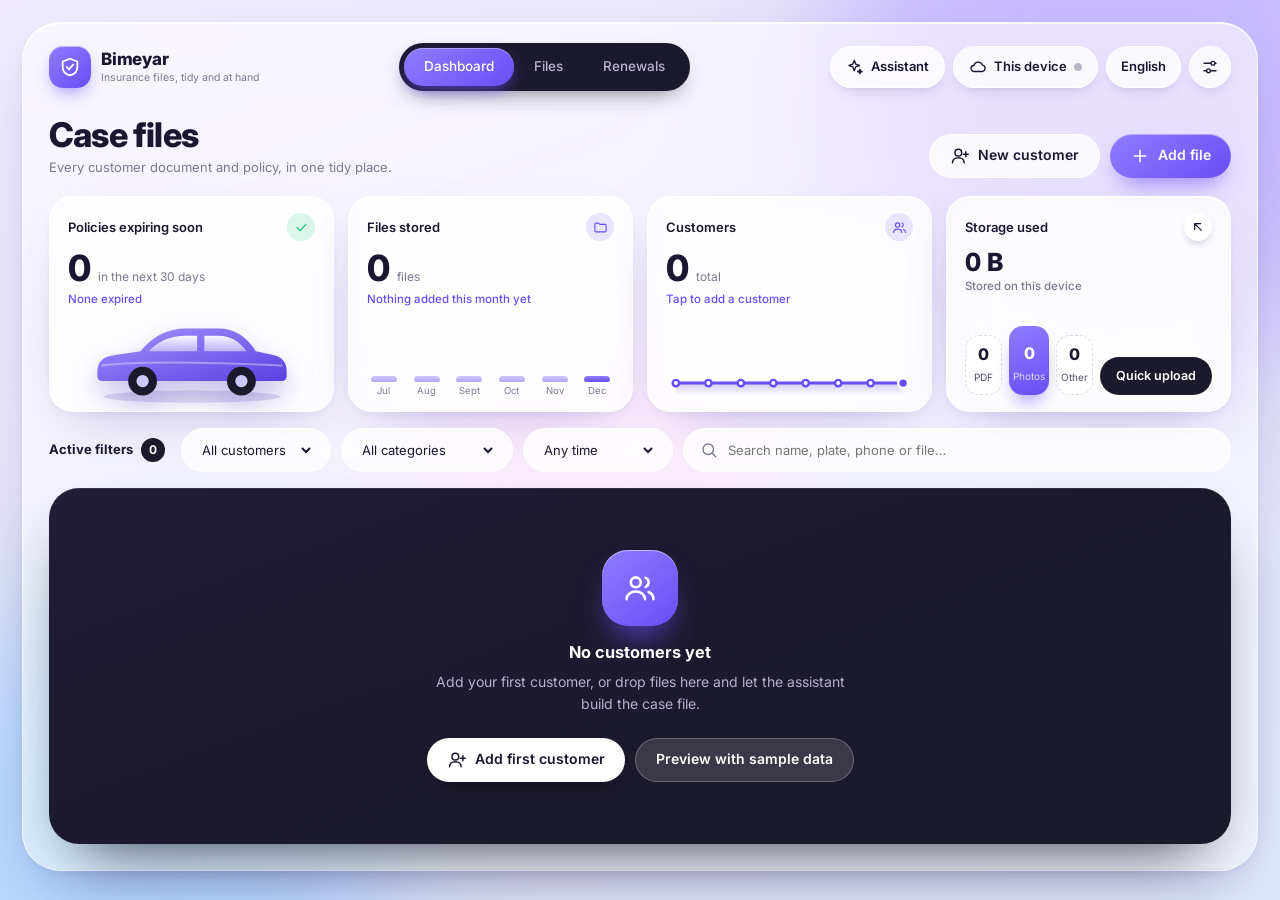
==== index.html @ c6fc1cfe "Bimeyar: car insurance case files on Google Drive Glass dashboard PWA with Drive storage (drive.file" ====
<!doctype html>
<html lang="en" dir="ltr">
<head>
<meta charset="utf-8">
<meta name="viewport" content="width=device-width, initial-scale=1, viewport-fit=cover">
<title>Bimeyar</title>
<meta name="description" content="Car insurance case files and documents, connected to Google Drive">
<meta name="theme-color" content="#e9e6f7">
<meta name="apple-mobile-web-app-capable" content="yes">
<meta name="mobile-web-app-capable" content="yes">
<meta name="apple-mobile-web-app-status-bar-style" content="default">
<meta name="apple-mobile-web-app-title" content="Bimeyar">
<link rel="manifest" href="manifest.webmanifest">
<link rel="icon" href="icons/icon-192.png">
<link rel="apple-touch-icon" href="icons/apple-touch-icon.png">
<link rel="preconnect" href="https://fonts.googleapis.com">
<link rel="preconnect" href="https://fonts.gstatic.com" crossorigin>
<link href="https://fonts.googleapis.com/css2?family=Inter:wght@400;500;600;700;800&family=Noto+Sans+Thai:wght@400;500;600;700;800&family=Vazirmatn:wght@400;500;600;700;800&display=swap" rel="stylesheet">
<link rel="stylesheet" href="css/app.css">
</head>
<body>
<div class="bg" aria-hidden="true"><i class="blob b1"></i><i class="blob b2"></i><i class="blob b3"></i></div>

<div class="shell glass" id="app">
  <header class="top">
    <a class="brand" data-act="go" data-view="dash" href="#">
      <span class="logo"><svg viewBox="0 0 24 24" width="22" height="22" fill="none" stroke="#fff" stroke-width="2" stroke-linecap="round" stroke-linejoin="round"><path d="M12 3l8 3v6c0 4.5-3.2 8-8 9-4.8-1-8-4.5-8-9V6z"/><path d="M8.500 12l2.500 2.500 4.500-5"/></svg></span>
      <span><b data-i18n="brand">Bimeyar</b><small data-i18n="tagline"></small></span>
    </a>
    <nav class="nav" id="nav">
      <i class="nav-ind"></i>
      <button data-act="go" data-view="dash" data-i18n="nav.dash"></button>
      <button data-act="go" data-view="files" data-i18n="nav.files"></button>
      <button data-act="go" data-view="exp" data-i18n="nav.exp"></button>
    </nav>
    <div class="tools">
      <button class="pill-btn" data-act="assistant" data-i18n-title="assistant"><span data-ico="sparkle"></span><span class="lbl" data-i18n="assistant"></span></button>
      <button class="pill-btn" data-act="settings" id="storeChip" data-i18n-title="store.tip"><span data-ico="cloud"></span><span class="lbl" id="storeLbl">…</span><i class="dot" id="storeDot"></i></button>
      <select class="pill-btn lang" id="langSel" data-i18n-title="set.lang"></select>
      <button class="icon-btn" data-act="settings" data-i18n-title="settings"><span data-ico="sliders"></span></button>
    </div>
  </header>
  <main id="view"></main>
</div>

<nav class="tabbar glass" id="tabbar">
  <button data-act="go" data-view="dash"><span data-ico="grid"></span><small data-i18n="nav.dash"></small></button>
  <button data-act="go" data-view="files"><span data-ico="folder"></span><small data-i18n="nav.files"></small></button>
  <button class="tab-add" data-act="upload" data-i18n-title="btn.addFile"><span data-ico="plus"></span></button>
  <button data-act="go" data-view="exp"><span data-ico="clock"></span><small data-i18n="nav.exp"></small></button>
  <button data-act="assistant"><span data-ico="sparkle"></span><small data-i18n="assistant"></small></button>
</nav>

<div id="drop" class="drop-overlay"><div><span data-ico="download"></span><b data-i18n="drop.title"></b><small data-i18n="drop.sub"></small></div></div>
<div id="sheet-root"></div>
<div id="toast-root"></div>
<input type="file" id="pick" multiple hidden>
<input type="file" id="cam" accept="image/*" capture="environment" hidden>

<script type="module" src="js/app.js"></script>
</body>
</html>
---- css/app.css ----
:root {
  --accent: #6a4df5; --accent-2: #8f7cff; --accent-soft: #e9e4ff;
  --ink: #1a1730; --muted: #7b7890; --line: rgba(26, 23, 48, .08);
  --panel: #1b192c; --panel-2: #28253e;
  --bad: #ee4f6c; --ok: #14b57a; --warn: #f29d1f;
  --out: cubic-bezier(.16, 1, .3, 1);
  --spring: cubic-bezier(.34, 1.4, .64, 1);
  --glass: rgba(255, 255, 255, .58);
  --edge: rgba(255, 255, 255, .75);
  --shadow: 0 1px 0 rgba(255, 255, 255, .8) inset, 0 24px 60px -24px rgba(60, 40, 140, .28), 0 4px 14px -6px rgba(60, 40, 140, .12);
  --safe-b: env(safe-area-inset-bottom, 0px);
  --dx: 1;
}
[dir=rtl] { --dx: -1; }
@supports (animation-timing-function: linear(0, 1)) {
  :root { --spring: linear(0, .009, .035 2.1%, .141 4.4%, .723 12.9%, .938 16.7%, 1.017, 1.077, 1.121, 1.149 24.3%, 1.159, 1.163, 1.161, 1.154 29.9%, 1.129 32.8%, 1.051 39.6%, 1.017 43.1%, .991, .977 51%, .974 53.8%, .975 57.1%, .997 69.8%, 1.003 76.9%, 1.004 83.8%, 1); }
}

* { box-sizing: border-box; margin: 0; -webkit-tap-highlight-color: transparent; }
html { -webkit-text-size-adjust: 100%; }
body {
  font-family: Inter, Vazirmatn, "Noto Sans Thai", -apple-system, "SF Pro Text", "Segoe UI", Tahoma, sans-serif;
  color: var(--ink); background: #e9e6f7; min-height: 100dvh; padding: 22px;
  font-size: 14px; line-height: 1.6; overflow-x: hidden;
}
button, input, select { font: inherit; color: inherit; }
button { border: 0; background: none; cursor: pointer; }
a { color: inherit; text-decoration: none; }
h1, h2, h3 { line-height: 1.3; }
.ico { flex: none; display: block; }
.sp { flex: 1; }
bdi { direction: ltr; unicode-bidi: isolate; }
:focus-visible { outline: 2px solid var(--accent); outline-offset: 2px; }

/* ---------- پس‌زمینهٔ زنده ---------- */
.bg { position: fixed; inset: 0; z-index: -1; overflow: hidden; background: linear-gradient(160deg, #efeafd 0%, #e4e2f6 45%, #dfe6fb 100%); }
.blob { position: absolute; border-radius: 50%; filter: blur(70px); opacity: .7; will-change: transform; }
.b1 { width: 46vmax; height: 46vmax; background: #b9a8ff; top: -16vmax; right: -10vmax; animation: drift 26s ease-in-out infinite alternate; }
.b2 { width: 38vmax; height: 38vmax; background: #9fd0ff; bottom: -14vmax; left: -8vmax; animation: drift 32s ease-in-out infinite alternate-reverse; }
.b3 { width: 26vmax; height: 26vmax; background: #ffc3e6; top: 38%; left: 34%; opacity: .45; animation: drift 38s ease-in-out infinite alternate; }
@keyframes drift { to { transform: translate3d(-9vmax, 7vmax, 0) scale(1.18) rotate(24deg); } }

/* ---------- شیشه ---------- */
.glass {
  background: var(--glass);
  -webkit-backdrop-filter: blur(30px) saturate(170%); backdrop-filter: blur(30px) saturate(170%);
  border: 1px solid var(--edge); box-shadow: var(--shadow);
}
.shell { max-width: 1340px; margin: 0 auto; border-radius: 38px; padding: 20px 26px 26px; }

/* ---------- نوار بالا ---------- */
.top { display: flex; align-items: center; gap: 16px; margin-bottom: 22px; }
.brand { display: flex; align-items: center; gap: 10px; }
.brand b { display: block; font-size: 17px; font-weight: 800; letter-spacing: -.2px; }
.brand small { display: block; font-size: 10.5px; color: var(--muted); margin-top: -3px; }
.logo { width: 42px; height: 42px; border-radius: 14px; display: grid; place-items: center; background: linear-gradient(140deg, var(--accent-2), var(--accent)); box-shadow: 0 8px 18px -6px rgba(106, 77, 245, .7), 0 1px 0 rgba(255, 255, 255, .5) inset; }
.nav { position: relative; display: flex; margin-inline: auto; padding: 5px; border-radius: 999px; background: var(--panel); box-shadow: 0 10px 24px -12px rgba(27, 25, 44, .7); }
.nav button { position: relative; z-index: 1; padding: 8px 20px; border-radius: 999px; color: #b9b5d3; font-weight: 500; font-size: 13.5px; transition: color .3s; }
.nav button.on { color: #fff; }
.nav-ind { position: absolute; top: 5px; bottom: 5px; left: 0; border-radius: 999px; background: linear-gradient(140deg, var(--accent-2), var(--accent)); box-shadow: 0 6px 16px -4px rgba(106, 77, 245, .8), 0 1px 0 rgba(255, 255, 255, .35) inset; transition: transform .55s var(--spring), width .4s var(--out); }
.tools { display: flex; gap: 8px; align-items: center; }
.icon-btn, .pill-btn {
  height: 42px; min-width: 42px; border-radius: 999px; display: inline-flex; align-items: center; justify-content: center; gap: 7px;
  background: rgba(255, 255, 255, .78); border: 1px solid #fff; box-shadow: 0 6px 16px -10px rgba(40, 30, 100, .45);
  transition: transform .35s var(--spring), background .2s, box-shadow .2s;
}
.pill-btn { padding: 0 15px; font-weight: 600; font-size: 13px; position: relative; }
.icon-btn:hover, .pill-btn:hover { transform: translateY(-2px) scale(1.04); background: #fff; }
.icon-btn:active, .pill-btn:active, .btn:active { transform: scale(.94); }
.icon-btn.sm { height: 30px; min-width: 30px; }
.icon-btn.onDark, .icon-btn.glassy { background: rgba(255, 255, 255, .14); border-color: rgba(255, 255, 255, .22); color: #fff; box-shadow: none; }
.icon-btn.onDark:hover, .icon-btn.glassy:hover { background: rgba(255, 255, 255, .26); }
.icon-btn.danger { color: var(--bad); }
.pill-btn.lang { -webkit-appearance: none; appearance: none; cursor: pointer; outline: 0; text-align: center; padding: 0 14px; }
.seg { display: flex; padding: 4px; border-radius: 999px; background: rgba(26, 23, 48, .07); gap: 4px; }
.seg button { flex: 1; height: 38px; border-radius: 999px; font-weight: 600; transition: background .3s, color .3s, transform .35s var(--spring), box-shadow .3s; }
.seg button.on { background: #fff; color: var(--accent); box-shadow: 0 6px 14px -8px rgba(40, 30, 100, .5); }
.seg button:active { transform: scale(.95); }
.dot { width: 8px; height: 8px; border-radius: 50%; background: #b9b6c9; }
.dot.ok { background: var(--ok); box-shadow: 0 0 0 4px rgba(20, 181, 122, .18); }
.dot.warn { background: var(--warn); box-shadow: 0 0 0 4px rgba(242, 157, 31, .2); }

/* ---------- دکمه‌ها ---------- */
.btn { height: 44px; padding: 0 20px; border-radius: 999px; display: inline-flex; align-items: center; justify-content: center; gap: 8px; font-weight: 600; white-space: nowrap; transition: transform .35s var(--spring), box-shadow .25s, background .2s, opacity .2s; }
.btn:hover { transform: translateY(-2px); }
.btn:disabled { opacity: .6; pointer-events: none; }
.btn.primary { color: #fff; background: linear-gradient(140deg, var(--accent-2), var(--accent)); box-shadow: 0 12px 24px -10px rgba(106, 77, 245, .8), 0 1px 0 rgba(255, 255, 255, .4) inset; }
.btn.ghost { background: rgba(255, 255, 255, .78); border: 1px solid #fff; }
.btn.dark { background: var(--panel); color: #fff; height: 38px; padding: 0 16px; font-size: 12.5px; }
.btn.white { background: #fff; color: var(--ink); box-shadow: 0 10px 20px -10px rgba(0, 0, 0, .5); }
.btn.glassy { background: rgba(255, 255, 255, .14); border: 1px solid rgba(255, 255, 255, .24); color: #fff; }
.btn.danger { background: var(--bad); color: #fff; }
.btn.danger-ghost { color: var(--bad); background: rgba(238, 79, 108, .09); }
.btn.big { height: 52px; padding: 0 28px; font-size: 15px; }
.link { color: var(--accent); font-weight: 600; font-size: 12px; margin-inline-start: 4px; }

/* ---------- عنوان صفحه ---------- */
.title-row { display: flex; align-items: flex-end; justify-content: space-between; gap: 16px; margin-bottom: 18px; flex-wrap: wrap; }
.title-row h1 { font-size: 34px; font-weight: 800; letter-spacing: -.8px; }
.title-row p { color: var(--muted); font-size: 13px; }
.title-actions { display: flex; gap: 10px; }

/* ---------- کارت‌ها ---------- */
.card {
  position: relative; border-radius: 24px; padding: 16px 18px; background: rgba(255, 255, 255, .66);
  border: 1px solid var(--edge); box-shadow: var(--shadow); overflow: hidden;
  -webkit-backdrop-filter: blur(18px) saturate(160%); backdrop-filter: blur(18px) saturate(160%);
}
.stats { display: grid; grid-template-columns: repeat(4, 1fr); gap: 14px; margin-bottom: 16px; perspective: 1200px; }
.stats .card { min-height: 204px; cursor: pointer; display: flex; flex-direction: column; text-align: start; }
.tilt { transform: perspective(900px) rotateX(var(--rx, 0deg)) rotateY(var(--ry, 0deg)); transition: transform .7s var(--spring), box-shadow .4s; transform-style: preserve-3d; }
.tilt.tilting { transition: transform .12s linear, box-shadow .4s; box-shadow: 0 1px 0 rgba(255, 255, 255, .8) inset, 0 34px 70px -26px rgba(60, 40, 140, .45); }
.tilt::after { content: ""; position: absolute; inset: 0; pointer-events: none; border-radius: inherit; opacity: 0; transition: opacity .4s; background: radial-gradient(240px circle at var(--mx, 50%) var(--my, 50%), rgba(255, 255, 255, .7), transparent 62%); mix-blend-mode: soft-light; }
.tilt.tilting::after { opacity: 1; }
.card header { display: flex; align-items: center; justify-content: space-between; font-weight: 600; font-size: 13px; }
.badge-ico, .mini-btn { width: 28px; height: 28px; border-radius: 50%; display: grid; place-items: center; background: var(--accent-soft); color: var(--accent); }
.badge-ico.warn { background: #ffecd2; color: #d97b00; } .badge-ico.ok { background: #d9f6ea; color: var(--ok); }
.mini-btn { background: #fff; color: var(--ink); box-shadow: 0 4px 10px -4px rgba(40, 30, 100, .4); transition: transform .35s var(--spring); }
.mini-btn:hover { transform: scale(1.12) rotate(-8deg); }
.big { display: flex; align-items: baseline; gap: 8px; margin-top: 6px; }
.big b { font-size: 36px; font-weight: 800; letter-spacing: -1px; line-height: 1.2; font-variant-numeric: tabular-nums; }
.big b.sz { font-size: 25px; letter-spacing: -.4px; }
.big small { color: var(--muted); font-size: 12px; }
.delta { font-size: 11.5px; color: var(--muted); font-weight: 500; }
.delta.good { color: var(--accent); } .delta.bad { color: var(--bad); }

.car-art { position: absolute; inset-inline: 0; bottom: 4px; display: flex; justify-content: center; pointer-events: none; transform: translateZ(30px); }
.car-art svg { width: 78%; max-width: 210px; filter: drop-shadow(0 12px 14px rgba(70, 45, 190, .3)); animation: floaty 5s ease-in-out infinite; }
@keyframes floaty { 50% { transform: translateY(-5px) rotate(-1deg); } }

.bars { margin-top: auto; display: flex; align-items: flex-end; gap: 9px; height: 86px; direction: ltr; }
.bars div { flex: 1; height: 100%; display: flex; flex-direction: column; justify-content: flex-end; align-items: center; gap: 4px; }
.bars i { width: 100%; max-width: 26px; height: var(--h); border-radius: 7px 7px 4px 4px; background: linear-gradient(180deg, #cfc5ff, #b3a4ff); transform-origin: bottom; }
.bars i.now { background: linear-gradient(180deg, var(--accent-2), var(--accent)); box-shadow: 0 8px 14px -6px rgba(106, 77, 245, .8); }
.bars small { font-size: 9.5px; color: var(--muted); line-height: 1; }

.spark { margin-top: auto; width: 100%; overflow: visible; direction: ltr; }
.spark .ln { fill: none; stroke: var(--accent); stroke-width: 2.4; stroke-linecap: round; stroke-linejoin: round; stroke-dasharray: 1; }
.spark circle { fill: #fff; stroke: var(--accent); stroke-width: 2; transform-box: fill-box; transform-origin: center; }
.spark circle:last-of-type { fill: var(--accent); stroke: #fff; }

.c-store { cursor: default !important; }
.kinds { margin-top: auto; display: grid; grid-template-columns: repeat(3, 1fr) auto; gap: 7px; align-items: end; }
.kinds div { border-radius: 14px; padding: 9px 4px 7px; text-align: center; background: rgba(255, 255, 255, .8); border: 1px dashed rgba(26, 23, 48, .14); }
.kinds div.hi { background: linear-gradient(160deg, var(--accent-2), var(--accent)); color: #fff; border: 0; padding-block: 18px 9px; box-shadow: 0 12px 20px -10px rgba(106, 77, 245, .9); }
.kinds b { display: block; font-size: 16px; font-weight: 800; line-height: 1.2; }
.kinds small { font-size: 10px; opacity: .75; }

/* ---------- فیلترها ---------- */
.filters { display: flex; gap: 10px; align-items: center; margin-bottom: 16px; flex-wrap: wrap; }
.f-label { font-weight: 700; font-size: 13px; display: flex; align-items: center; gap: 8px; margin-inline-end: 6px; }
.f-count { min-width: 24px; height: 24px; padding: 0 6px; border-radius: 999px; background: var(--panel); color: #fff; display: inline-grid; place-items: center; font-size: 12px; }
.f { height: 44px; border-radius: 999px; background: rgba(255, 255, 255, .78); border: 1px solid #fff; display: flex; align-items: center; padding: 0 16px; gap: 8px; min-width: 150px; transition: box-shadow .25s, background .2s; }
.f:focus-within { background: #fff; box-shadow: 0 0 0 4px rgba(106, 77, 245, .16); }
.f.grow { flex: 1; min-width: 200px; }
.f select, .f input { border: 0; background: none; outline: 0; width: 100%; height: 100%; font-size: 13px; }
.f select { cursor: pointer; }
.f .ico { color: var(--muted); }
input[type=search]::-webkit-search-cancel-button { -webkit-appearance: none; }

/* ---------- پنل تیره ---------- */
.panel { background: linear-gradient(160deg, #201d35, var(--panel) 60%); color: #fff; border-radius: 30px; padding: 16px; box-shadow: 0 30px 60px -30px rgba(27, 25, 44, .9), 0 1px 0 rgba(255, 255, 255, .08) inset; }
.panel-head { display: flex; align-items: center; gap: 12px; padding: 2px 6px 14px; }
.panel-head h3 { font-size: 15px; font-weight: 700; display: flex; align-items: center; gap: 8px; white-space: nowrap; }
.panel-head h3 span { font-size: 11px; background: rgba(255, 255, 255, .12); border-radius: 999px; padding: 1px 9px; font-weight: 500; }
.tabs { display: flex; gap: 4px; margin-inline: auto; background: #fff; border-radius: 999px; padding: 4px; overflow-x: auto; scrollbar-width: none; max-width: 100%; }
.tabs::-webkit-scrollbar { display: none; }
.tabs button { padding: 6px 14px; border-radius: 999px; color: var(--ink); font-size: 12.5px; font-weight: 500; display: flex; gap: 6px; align-items: center; white-space: nowrap; transition: background .3s, color .3s, transform .35s var(--spring); }
.tabs button i { font-style: normal; font-size: 10.5px; background: var(--accent-soft); color: var(--accent); border-radius: 999px; min-width: 20px; padding: 0 5px; text-align: center; }
.tabs button.on { background: linear-gradient(140deg, var(--accent-2), var(--accent)); color: #fff; box-shadow: 0 6px 14px -6px rgba(106, 77, 245, .9); }
.tabs button.on i { background: #fff; }
.tabs button:active { transform: scale(.94); }
.panel-body { display: grid; grid-template-columns: 300px 1fr; gap: 14px; align-items: start; }
.clist { list-style: none; padding: 0; display: flex; flex-direction: column; gap: 6px; max-height: 520px; overflow-y: auto; scrollbar-width: thin; scrollbar-color: rgba(255, 255, 255, .2) transparent; padding-inline-end: 2px; }
.clist .none { color: #a7a3c2; padding: 20px 10px; font-size: 13px; }
.citem { width: 100%; display: flex; align-items: center; gap: 10px; padding: 10px 12px; border-radius: 18px; text-align: start; color: #fff; transition: background .3s, transform .4s var(--spring), box-shadow .3s; }
.citem:hover { background: rgba(255, 255, 255, .07); transform: translateX(calc(3px * var(--dx))); }
.citem.on { background: linear-gradient(140deg, #8f7cff, #6a4df5); box-shadow: 0 14px 26px -14px rgba(106, 77, 245, 1), 0 1px 0 rgba(255, 255, 255, .3) inset; }
.ava { flex: none; width: 38px; height: 38px; border-radius: 50%; display: grid; place-items: center; font-weight: 700; font-size: 15px; color: #fff; background: linear-gradient(140deg, hsl(var(--h) 75% 70%), hsl(calc(var(--h) + 40) 65% 52%)); box-shadow: 0 0 0 2px rgba(255, 255, 255, .25); }
.cmain { flex: 1; min-width: 0; }
.cmain b, .cmain small { display: block; white-space: nowrap; overflow: hidden; text-overflow: ellipsis; }
.cmain b { font-size: 13.5px; font-weight: 600; }
.cmain small { font-size: 11px; opacity: .65; }
.pill { font-style: normal; font-size: 10.5px; padding: 3px 9px; border-radius: 999px; background: rgba(255, 255, 255, .12); white-space: nowrap; font-weight: 500; }
.citem.on .pill { background: rgba(255, 255, 255, .22); }
.pill.warn { background: rgba(242, 157, 31, .22); color: #ffc670; }
.citem.on .pill.warn { background: #fff; color: #d97b00; }

.dcard { position: relative; border-radius: 26px; padding: 20px; overflow: hidden; background: linear-gradient(150deg, #8a76ff 0%, #6a4df5 55%, #5536d8 100%); box-shadow: 0 1px 0 rgba(255, 255, 255, .35) inset, 0 30px 50px -30px rgba(106, 77, 245, .9); }
.dcard::before { content: ""; position: absolute; width: 380px; height: 380px; border-radius: 50%; top: -220px; inset-inline-end: -120px; background: radial-gradient(circle, rgba(255, 255, 255, .34), transparent 65%); pointer-events: none; }
.dcard > * { position: relative; }
.dcard header { display: flex; align-items: center; gap: 14px; flex-wrap: wrap; margin-bottom: 16px; }
.dname small { font-size: 11px; opacity: .75; display: block; }
.dname h2 { font-size: 24px; font-weight: 800; letter-spacing: -.4px; }
.dmeta { display: flex; gap: 6px; flex-wrap: wrap; margin-inline: auto 0; }
.dmeta span, .dmeta a { display: inline-flex; align-items: center; gap: 5px; font-size: 12px; padding: 5px 11px; border-radius: 999px; background: rgba(255, 255, 255, .16); border: 1px solid rgba(255, 255, 255, .18); }
.dmeta a:hover { background: rgba(255, 255, 255, .3); }
.back { display: none; }
.back .ico { transform: scaleX(calc(-1 * var(--dx))); }
.tiles { display: grid; grid-template-columns: repeat(auto-fill, minmax(150px, 1fr)); gap: 10px; }
.tile { text-align: start; border-radius: 18px; padding: 8px 8px 10px; color: #fff; background: rgba(255, 255, 255, .15); border: 1px solid rgba(255, 255, 255, .22); -webkit-backdrop-filter: blur(12px); backdrop-filter: blur(12px); transition: transform .45s var(--spring), background .25s, box-shadow .3s; min-width: 0; }
.tile:hover { transform: translateY(-5px) scale(1.02); background: rgba(255, 255, 255, .25); box-shadow: 0 18px 30px -18px rgba(20, 10, 80, .8); }
.tile:active { transform: scale(.96); }
.tile b, .tile small { display: block; white-space: nowrap; overflow: hidden; text-overflow: ellipsis; padding-inline: 4px; }
.tile b { font-size: 12.5px; font-weight: 600; margin-top: 7px; }
.tile small { font-size: 10.5px; opacity: .72; }
.thumb { position: relative; display: grid; place-items: center; aspect-ratio: 16 / 10; border-radius: 12px; overflow: hidden; background: rgba(255, 255, 255, .16); }
.thumb img { width: 100%; height: 100%; object-fit: cover; display: block; }
.ft { display: grid; place-items: center; width: 46px; height: 46px; border-radius: 14px; background: rgba(255, 255, 255, .9); color: var(--accent); font-weight: 800; font-size: 12px; letter-spacing: .5px; box-shadow: 0 8px 14px -8px rgba(20, 10, 80, .6); flex: none; }
.ft.pdf { color: #e5484d; }
.ft.sm { width: 36px; height: 36px; border-radius: 11px; font-size: 10px; background: var(--accent-soft); box-shadow: none; }
.flag { position: absolute; top: 6px; inset-inline-start: 6px; font-style: normal; font-size: 10px; font-weight: 700; padding: 2px 8px; border-radius: 999px; color: #fff; }
.flag.bad { background: var(--bad); } .flag.warn { background: var(--warn); }
.tile.add { border-style: dashed; background: rgba(255, 255, 255, .06); display: flex; flex-direction: column; align-items: center; justify-content: center; text-align: center; min-height: 146px; gap: 2px; }
.tile.add b { margin-top: 6px; }
.dcard footer { display: flex; align-items: center; gap: 12px; flex-wrap: wrap; margin-top: 16px; padding-top: 14px; border-top: 1px solid rgba(255, 255, 255, .2); }
.dcard footer div { min-width: 90px; }
.dcard footer small { display: block; font-size: 11px; opacity: .75; }
.dcard footer b { font-size: 16px; font-weight: 700; }

/* ---------- نمای فایل‌ها ---------- */
.grid { display: grid; grid-template-columns: repeat(auto-fill, minmax(170px, 1fr)); gap: 12px; }
.grid .tile { color: var(--ink); background: rgba(255, 255, 255, .7); border-color: #fff; box-shadow: 0 10px 24px -18px rgba(60, 40, 140, .5); }
.grid .tile:hover { background: #fff; box-shadow: 0 22px 34px -20px rgba(60, 40, 140, .6); }
.grid .thumb { background: linear-gradient(150deg, #ece8ff, #dcd5ff); }
.grid .tile small { color: var(--muted); opacity: 1; }
.grid .empty { grid-column: 1 / -1; }

/* ---------- نمای سررسید ---------- */
.explist { display: flex; flex-direction: column; gap: 10px; }
.erow { display: flex; align-items: center; gap: 14px; padding: 12px 16px; border-radius: 22px; transition: transform .45s var(--spring), box-shadow .3s; }
.erow:hover { transform: translateY(-3px) scale(1.005); }
.emain { flex: 1; min-width: 0; text-align: start; }
.emain b, .emain small { display: block; white-space: nowrap; overflow: hidden; text-overflow: ellipsis; }
.emain small, .edate small { color: var(--muted); font-size: 11.5px; display: block; }
.edate { text-align: start; min-width: 120px; }
.edate b { font-size: 13.5px; }
.pill.st { font-size: 12px; padding: 5px 13px; font-weight: 700; }
.pill.st.bad { background: #ffe1e7; color: #cf2a4a; } .pill.st.warn { background: #ffecd2; color: #b96700; } .pill.st.ok { background: #d9f6ea; color: #0a8a5a; }

/* ---------- حالت خالی / دروازه ---------- */
.empty, .gate { text-align: center; padding: 46px 20px; display: flex; flex-direction: column; align-items: center; gap: 8px; }
.empty p, .gate p { color: var(--muted); max-width: 440px; }
.empty.dark p { color: #b5b1cf; }
.gate { max-width: 560px; margin: 50px auto; padding: 44px 30px; }
.gate h1 { font-size: 26px; font-weight: 800; }
.gate-ico { width: 76px; height: 76px; border-radius: 26px; display: grid; place-items: center; color: #fff; background: linear-gradient(140deg, var(--accent-2), var(--accent)); box-shadow: 0 20px 34px -14px rgba(106, 77, 245, .9), 0 1px 0 rgba(255, 255, 255, .5) inset; margin-bottom: 8px; animation: floaty 5s ease-in-out infinite; }
.gate-actions { display: flex; gap: 10px; flex-wrap: wrap; justify-content: center; margin-top: 14px; }

/* ---------- برگه‌ها ---------- */
.overlay { position: fixed; inset: 0; z-index: 50; display: grid; place-items: center; padding: 20px; background: rgba(24, 18, 56, 0); -webkit-backdrop-filter: blur(0); backdrop-filter: blur(0); transition: background .35s, backdrop-filter .35s, -webkit-backdrop-filter .35s; }
.overlay.in { background: rgba(24, 18, 56, .34); -webkit-backdrop-filter: blur(10px); backdrop-filter: blur(10px); }
.sheet { width: min(520px, 100%); max-height: min(88dvh, 860px); overflow-y: auto; border-radius: 30px; padding: 22px; background: rgba(250, 249, 255, .9); -webkit-backdrop-filter: blur(40px) saturate(180%); backdrop-filter: blur(40px) saturate(180%); border: 1px solid #fff; box-shadow: 0 40px 90px -30px rgba(30, 20, 90, .6), 0 1px 0 #fff inset; opacity: 0; transform: translateY(40px) scale(.94); transition: transform .6s var(--spring), opacity .25s; }
.sheet.wide { width: min(680px, 100%); } .sheet.small { width: min(420px, 100%); }
.overlay.in .sheet { opacity: 1; transform: none; }
.grab { display: none; }
.sh-head { display: flex; align-items: flex-start; justify-content: space-between; gap: 12px; margin-bottom: 14px; }
.sh-head h2 { font-size: 20px; font-weight: 800; word-break: break-word; }
.sh-head p { color: var(--muted); font-size: 12.5px; }
.sh-text { color: #4a4760; margin-bottom: 6px; }
.sh-actions { display: flex; gap: 8px; align-items: center; flex-wrap: wrap; margin-top: 16px; justify-content: flex-end; }
.form { display: flex; flex-direction: column; gap: 12px; }
.form label, .cid { display: flex; flex-direction: column; gap: 5px; font-size: 12px; font-weight: 600; color: #4a4760; }
.form input, .form select, .cid input, .up-row input, .up-row select { height: 44px; border-radius: 14px; border: 1px solid rgba(26, 23, 48, .1); background: #fff; padding: 0 14px; font-size: 14px; font-weight: 400; color: var(--ink); outline: 0; transition: box-shadow .25s, border-color .2s; width: 100%; min-width: 0; }
.form input:focus, .form select:focus, .cid input:focus, .up-row input:focus, .up-row select:focus { border-color: var(--accent); box-shadow: 0 0 0 4px rgba(106, 77, 245, .15); }
.two { display: grid; grid-template-columns: 1fr 1fr; gap: 10px; }
.cid small { font-weight: 400; color: var(--muted); }

.preview { position: relative; border-radius: 20px; overflow: hidden; background: linear-gradient(150deg, #ece8ff, #dcd5ff); min-height: 180px; display: grid; place-items: center; margin-bottom: 14px; }
.preview img { max-width: 100%; max-height: 46dvh; display: block; animation: zoomIn .6s var(--spring) both; }
.preview iframe { width: 100%; height: 46dvh; border: 0; background: #fff; }
.open-full { position: absolute; bottom: 10px; inset-inline-start: 10px; }
.nopv { text-align: center; padding: 26px; display: grid; justify-items: center; gap: 10px; color: var(--muted); }
.spin { width: 30px; height: 30px; border-radius: 50%; border: 3px solid rgba(106, 77, 245, .2); border-top-color: var(--accent); animation: spin .8s linear infinite; }
@keyframes spin { to { transform: rotate(360deg); } }
@keyframes zoomIn { from { opacity: 0; transform: scale(.9); } }

.up-list { display: flex; flex-direction: column; gap: 10px; }
.up-row { display: flex; gap: 12px; padding: 12px; border-radius: 20px; background: rgba(255, 255, 255, .8); border: 1px solid #fff; animation: rise .6s var(--spring) both; animation-delay: calc(var(--i, 0) * 50ms); }
.up-row .ft { background: var(--accent-soft); box-shadow: none; }
.up-main { flex: 1; min-width: 0; display: flex; flex-direction: column; gap: 8px; }
.up-top { display: flex; gap: 8px; align-items: center; }
.up-top input { height: 38px; font-weight: 600; }
.up-top small { color: var(--muted); white-space: nowrap; font-size: 11px; }
.up-fields { display: grid; grid-template-columns: repeat(auto-fit, minmax(130px, 1fr)); gap: 8px; }
.up-row select, .up-fields input { height: 38px; font-size: 13px; }
.hint { color: var(--accent); font-size: 11.5px; display: flex; gap: 5px; align-items: center; font-weight: 500; }
.prog { height: 4px; border-radius: 4px; background: rgba(106, 77, 245, .12); overflow: hidden; }
.prog i { display: block; height: 100%; border-radius: 4px; background: linear-gradient(90deg, var(--accent-2), var(--accent)); transition: width .3s var(--out); }

.set { display: flex; flex-direction: column; gap: 12px; }
.set-card { border-radius: 22px; padding: 16px; background: rgba(255, 255, 255, .75); border: 1.5px solid #fff; display: flex; flex-direction: column; gap: 12px; transition: border-color .3s, box-shadow .3s; }
.set-card.on { border-color: var(--accent); box-shadow: 0 0 0 4px rgba(106, 77, 245, .12); }
.set-card .sh-actions { margin-top: 0; }
.set-h { display: flex; gap: 12px; align-items: flex-start; }
.set-h .ico { color: var(--accent); margin-top: 3px; }
.set-h b { display: block; font-size: 15px; }
.set-h small { color: var(--muted); font-size: 12px; }
.ver { color: var(--muted); font-size: 11.5px; text-align: center; }

/* دستیار */
.as-box { display: flex; align-items: center; gap: 10px; height: 56px; border-radius: 20px; padding: 0 16px; background: #fff; border: 1.5px solid var(--accent); box-shadow: 0 0 0 5px rgba(106, 77, 245, .13), 0 16px 30px -18px rgba(106, 77, 245, .7); color: var(--accent); }
.as-box input { flex: 1; border: 0; outline: 0; background: none; font-size: 15px; color: var(--ink); min-width: 0; }
.as-box .icon-btn { height: 34px; min-width: 34px; box-shadow: none; background: #f1eefc; color: var(--ink); }
.chips { display: flex; gap: 7px; flex-wrap: wrap; margin: 14px 0 6px; }
.chips button { padding: 6px 13px; border-radius: 999px; font-size: 12px; background: rgba(255, 255, 255, .85); border: 1px solid #fff; font-weight: 500; transition: transform .35s var(--spring), background .2s, color .2s; animation: rise .6s var(--spring) both; }
.chips button:nth-child(2) { animation-delay: 50ms; } .chips button:nth-child(3) { animation-delay: 100ms; } .chips button:nth-child(4) { animation-delay: 150ms; } .chips button:nth-child(5) { animation-delay: 200ms; } .chips button:nth-child(6) { animation-delay: 250ms; }
.chips button:hover { transform: translateY(-2px); background: var(--accent); color: #fff; }
.as-res { display: flex; flex-direction: column; gap: 6px; min-height: 120px; margin-top: 8px; }
.as-tip { color: var(--muted); font-size: 12.5px; padding: 10px 4px; }
.as-ans { display: flex; gap: 8px; align-items: center; font-weight: 700; color: var(--accent); padding: 6px 4px; }
.as-row { display: flex; align-items: center; gap: 12px; padding: 9px 12px; border-radius: 16px; text-align: start; background: rgba(255, 255, 255, .7); border: 1px solid #fff; transition: transform .4s var(--spring), background .2s; animation: rise .45s var(--out) both; }
.as-row:hover { background: #fff; transform: translateX(calc(4px * var(--dx))); }
.as-row > span:nth-child(2) { flex: 1; min-width: 0; }
.as-row b, .as-row small { display: block; white-space: nowrap; overflow: hidden; text-overflow: ellipsis; }
.as-row small { color: var(--muted); font-size: 11.5px; }
.as-row .ico { color: var(--muted); transform: scaleX(var(--dx)); }
.as-row .ft .ico { transform: none; color: var(--accent); }
.as-row .ava { width: 36px; height: 36px; }

/* ---------- پیام کوتاه و رها کردن ---------- */
#toast-root { position: fixed; z-index: 80; bottom: calc(26px + var(--safe-b)); inset-inline: 0; display: flex; justify-content: center; pointer-events: none; padding: 0 16px; }
.toast { display: flex; align-items: center; gap: 9px; padding: 11px 18px; border-radius: 999px; background: rgba(27, 25, 44, .92); color: #fff; font-weight: 500; font-size: 13px; -webkit-backdrop-filter: blur(12px); backdrop-filter: blur(12px); box-shadow: 0 20px 40px -16px rgba(27, 25, 44, .8); animation: toastIn .6s var(--spring) both; }
.toast .ico { color: #7ff0bf; } .toast.err .ico { color: #ff9db0; }
.toast.out { animation: toastOut .4s var(--out) both; }
@keyframes toastIn { from { opacity: 0; transform: translateY(30px) scale(.9); } }
@keyframes toastOut { to { opacity: 0; transform: translateY(20px) scale(.95); } }
.drop-overlay { position: fixed; inset: 0; z-index: 70; display: grid; place-items: center; background: rgba(106, 77, 245, .22); -webkit-backdrop-filter: blur(14px); backdrop-filter: blur(14px); opacity: 0; pointer-events: none; transition: opacity .25s; }
.drop-overlay.on { opacity: 1; }
.drop-overlay > div { pointer-events: none; display: grid; justify-items: center; gap: 6px; padding: 44px 60px; border-radius: 34px; background: rgba(255, 255, 255, .8); border: 2px dashed var(--accent); color: var(--accent); transform: scale(.9); transition: transform .5s var(--spring); }
.drop-overlay.on > div { transform: none; }
.drop-overlay .ico { width: 40px; height: 40px; }
.drop-overlay b { font-size: 18px; color: var(--ink); } .drop-overlay small { color: var(--muted); }

/* ---------- انیمیشن ورود ---------- */
@keyframes rise { from { opacity: 0; transform: translateY(26px) scale(.96); } }
@keyframes pop { from { opacity: 0; transform: translateY(16px) scale(.9); } }
@keyframes grow { from { transform: scaleY(0); } }
@keyframes draw { from { stroke-dashoffset: 1; } to { stroke-dashoffset: 0; } }
@keyframes fade { from { opacity: 0; } }
.enter .title-row { animation: rise .8s var(--out) both; }
.enter .stats .card { animation: rise .9s var(--spring) backwards; animation-delay: calc(80ms + var(--i) * 80ms); }
.enter .filters { animation: rise .8s var(--out) .36s both; }
.enter .panel { animation: rise .9s var(--out) .44s both; }
.enter .bars i { animation: grow .9s var(--spring) backwards; animation-delay: calc(450ms + var(--i) * 70ms); }
.enter .spark .ln { animation: draw 1.3s var(--out) .55s both; }
.enter .spark .area { animation: fade 1s ease 1s both; }
.enter .spark circle { animation: pop .5s var(--spring) backwards; animation-delay: calc(650ms + var(--i) * 80ms); }
.enter .citem { animation: rise .7s var(--out) backwards; animation-delay: calc(560ms + var(--i) * 45ms); }
.enter .grid .tile, .enter .erow { animation: rise .7s var(--spring) backwards; animation-delay: calc(300ms + var(--i) * 45ms); }
.enter .gate { animation: rise .9s var(--spring) both; }
.detail.anim .dcard { animation: rise .7s var(--out) both; }
.detail.anim .tile { animation: pop .6s var(--spring) backwards; animation-delay: calc(120ms + var(--i) * 45ms); }
.enter .detail.anim .dcard { animation-delay: .6s; }
.enter .detail.anim .tile { animation-delay: calc(760ms + var(--i) * 45ms); }

/* ---------- نوار پایین موبایل ---------- */
.tabbar { display: none; }

@media (max-width: 1120px) {
  .stats { grid-template-columns: repeat(2, 1fr); }
  .panel-body { grid-template-columns: 250px 1fr; }
  .brand small, .pill-btn .lbl { display: none; }
  .pill-btn { padding: 0 12px; }
}

@media (max-width: 820px) {
  body { padding: 0 0 calc(96px + var(--safe-b)); }
  .shell { border-radius: 0; border: 0; background: none; box-shadow: none; -webkit-backdrop-filter: none; backdrop-filter: none; padding: calc(12px + env(safe-area-inset-top, 0px)) 14px 10px; }
  .nav { display: none; }
  .top { margin-bottom: 16px; }
  .tools { margin-inline-start: auto; }
  .tools .pill-btn[data-act=assistant], .tools .icon-btn { display: none; }
  .tools .pill-btn .lbl { display: inline; }
  .title-row h1 { font-size: 28px; }
  .title-actions { display: none; }
  .stats { display: flex; overflow-x: auto; scroll-snap-type: x mandatory; margin-inline: -14px; padding: 4px 14px 22px; margin-bottom: 0; scrollbar-width: none; }
  .stats::-webkit-scrollbar { display: none; }
  .stats .card { flex: 0 0 76%; scroll-snap-align: center; }
  .filters { gap: 8px; }
  .f-label { width: 100%; }
  .f { flex: 1 1 calc(50% - 4px); min-width: 0; padding: 0 12px; }
  .f.grow { flex: 1 1 100%; order: -1; }
  .f-label { order: -2; }
  .panel { border-radius: 26px; padding: 12px; }
  .panel-head { flex-wrap: wrap; }
  .panel-head .tabs { order: 3; width: 100%; margin: 0; }
  .panel-head h3 { margin-inline-end: auto; }
  .panel-body { grid-template-columns: 1fr; }
  .panel-body .detail { display: none; }
  .panel-body.show-detail .detail { display: block; }
  .panel-body.show-detail .clist { display: none; }
  .clist { max-height: none; }
  .back { display: inline-flex; }
  .dcard { padding: 14px; border-radius: 22px; }
  .dname h2 { font-size: 20px; }
  .dmeta { width: 100%; margin: 0; order: 5; }
  .dcard header .icon-btn:last-child { margin-inline-start: auto; }
  .tiles { grid-template-columns: repeat(2, 1fr); }
  .grid { grid-template-columns: repeat(2, 1fr); }
  .dcard footer div { min-width: 0; flex: 1; }
  .dcard footer .sp { flex-basis: 100%; height: 0; }
  .dcard footer .btn { flex: 1; }
  .erow { flex-wrap: wrap; gap: 10px; }
  .edate { min-width: 0; }
  .emain { flex-basis: calc(100% - 60px); }

  .tabbar { display: flex; position: fixed; z-index: 40; inset-inline: 14px; bottom: calc(12px + var(--safe-b)); height: 66px; border-radius: 999px; align-items: center; justify-content: space-around; padding: 0 8px; background: rgba(255, 255, 255, .7); }
  .tabbar button { flex: 1; display: grid; justify-items: center; gap: 1px; color: #8a879c; transition: color .25s, transform .4s var(--spring); }
  .tabbar button small { font-size: 10px; font-weight: 600; }
  .tabbar button.on { color: var(--accent); transform: translateY(-2px); }
  .tabbar button:active { transform: scale(.88); }
  .tabbar .tab-add { flex: none; width: 54px; height: 54px; border-radius: 50%; color: #fff; display: grid; place-items: center; background: linear-gradient(140deg, var(--accent-2), var(--accent)); box-shadow: 0 14px 24px -8px rgba(106, 77, 245, .9), 0 1px 0 rgba(255, 255, 255, .5) inset; margin-top: -22px; }
  #toast-root { bottom: calc(92px + var(--safe-b)); }

  .overlay { padding: 0; place-items: end center; }
  .sheet, .sheet.wide, .sheet.small { width: 100%; max-height: 92dvh; border-radius: 30px 30px 0 0; padding: 10px 16px calc(18px + var(--safe-b)); transform: translateY(100%); opacity: 1; transition: transform .6s var(--out); }
  .grab { display: block; width: 38px; height: 5px; border-radius: 5px; background: rgba(26, 23, 48, .18); margin: 0 auto 12px; }
  .two { grid-template-columns: 1fr; }
  .gate { margin: 30px 0; }
}

@media (prefers-reduced-motion: reduce) {
  *, *::before, *::after { animation-duration: .01ms !important; animation-delay: 0s !important; transition-duration: .01ms !important; }
  .blob, .car-art svg, .gate-ico { animation: none !important; }
}
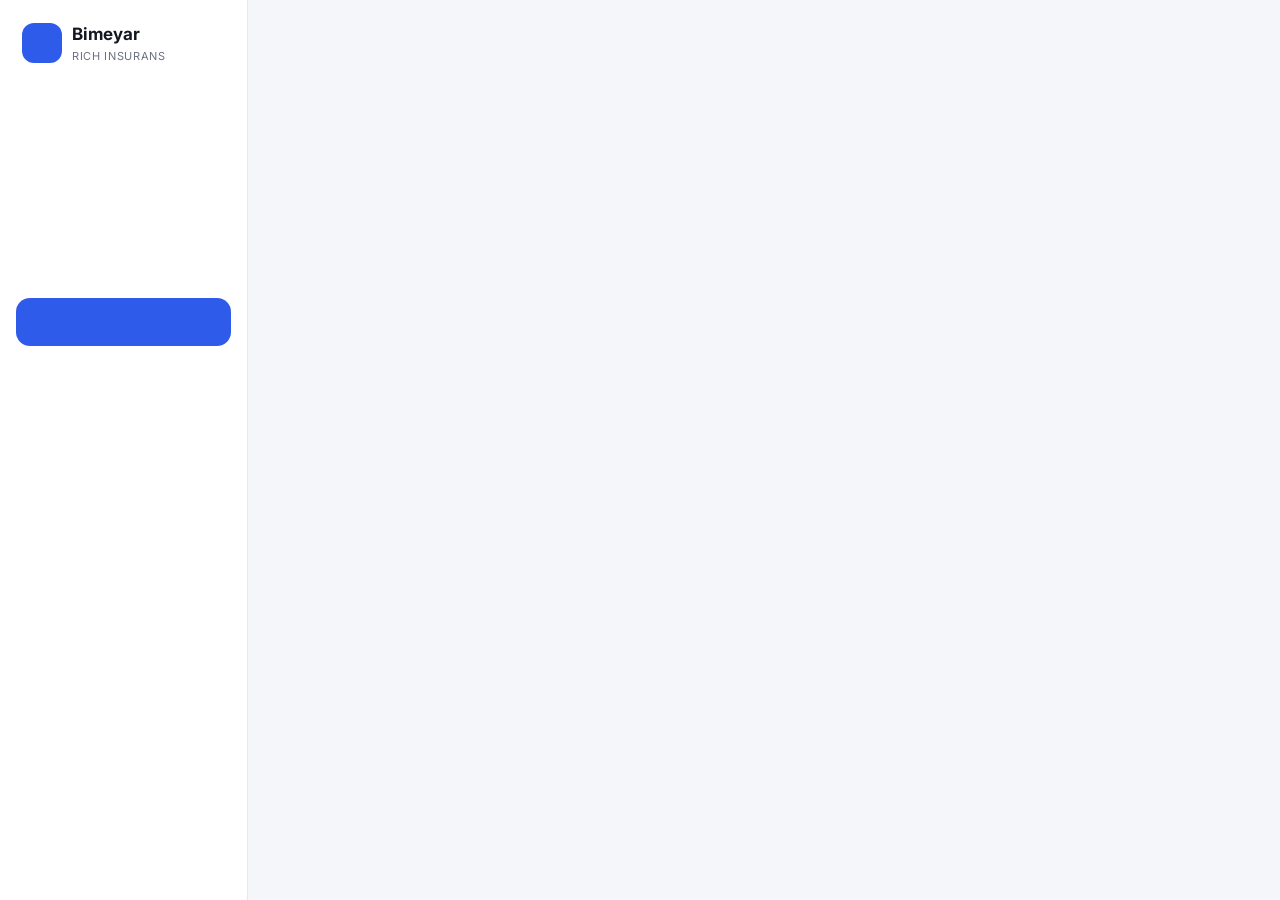
==== commit f3ace92b: "Mobile-first UI: tab bar, customer cards with status, expiring, invoices, AI review, folder picker -" ====
--- a/index.html
+++ b/index.html
@@ -4,58 +4,51 @@
 <meta charset="utf-8">
 <meta name="viewport" content="width=device-width, initial-scale=1, viewport-fit=cover">
 <title>Bimeyar</title>
-<meta name="description" content="Car insurance case files and documents, connected to Google Drive">
-<meta name="theme-color" content="#e9e6f7">
+<meta name="description" content="RICH INSURANS car insurance case files, invoices and renewals">
+<meta name="theme-color" content="#f5f6fa" media="(prefers-color-scheme: light)">
+<meta name="theme-color" content="#0f1115" media="(prefers-color-scheme: dark)">
+<meta name="color-scheme" content="light dark">
 <meta name="apple-mobile-web-app-capable" content="yes">
 <meta name="mobile-web-app-capable" content="yes">
 <meta name="apple-mobile-web-app-status-bar-style" content="default">
 <meta name="apple-mobile-web-app-title" content="Bimeyar">
+<meta name="format-detection" content="telephone=no">
 <link rel="manifest" href="manifest.webmanifest">
 <link rel="icon" href="icons/icon-192.png">
 <link rel="apple-touch-icon" href="icons/apple-touch-icon.png">
 <link rel="preconnect" href="https://fonts.googleapis.com">
 <link rel="preconnect" href="https://fonts.gstatic.com" crossorigin>
-<link href="https://fonts.googleapis.com/css2?family=Inter:wght@400;500;600;700;800&family=Noto+Sans+Thai:wght@400;500;600;700;800&family=Vazirmatn:wght@400;500;600;700;800&display=swap" rel="stylesheet">
+<link href="https://fonts.googleapis.com/css2?family=Inter:wght@400;500;600;700&family=Noto+Sans+Thai:wght@400;500;600;700&family=Sarabun:wght@400;700&family=Vazirmatn:wght@400;500;600;700&display=swap" rel="stylesheet">
 <link rel="stylesheet" href="css/app.css">
 </head>
 <body>
-<div class="bg" aria-hidden="true"><i class="blob b1"></i><i class="blob b2"></i><i class="blob b3"></i></div>
-
-<div class="shell glass" id="app">
-  <header class="top">
-    <a class="brand" data-act="go" data-view="dash" href="#">
-      <span class="logo"><svg viewBox="0 0 24 24" width="22" height="22" fill="none" stroke="#fff" stroke-width="2" stroke-linecap="round" stroke-linejoin="round"><path d="M12 3l8 3v6c0 4.5-3.2 8-8 9-4.8-1-8-4.5-8-9V6z"/><path d="M8.500 12l2.500 2.500 4.500-5"/></svg></span>
-      <span><b data-i18n="brand">Bimeyar</b><small data-i18n="tagline"></small></span>
-    </a>
-    <nav class="nav" id="nav">
-      <i class="nav-ind"></i>
-      <button data-act="go" data-view="dash" data-i18n="nav.dash"></button>
-      <button data-act="go" data-view="files" data-i18n="nav.files"></button>
-      <button data-act="go" data-view="exp" data-i18n="nav.exp"></button>
+<div class="app" id="app">
+  <aside class="side" aria-label="Main">
+    <div class="brand"><span class="logo"><span data-ico="shield" data-s="20"></span></span><span><b data-i18n="brand">Bimeyar</b><small>RICH INSURANS</small></span></div>
+    <nav class="side-nav">
+      <button data-act="tab" data-tab="customers"><span data-ico="users"></span><span data-i18n="nav.customers"></span></button>
+      <button data-act="tab" data-tab="expiring"><span data-ico="clock"></span><span data-i18n="nav.expiring"></span></button>
+      <button data-act="tab" data-tab="invoices"><span data-ico="invoice"></span><span data-i18n="nav.invoices"></span></button>
+      <button data-act="tab" data-tab="settings"><span data-ico="cog"></span><span data-i18n="nav.settings"></span></button>
     </nav>
-    <div class="tools">
-      <button class="pill-btn" data-act="assistant" data-i18n-title="assistant"><span data-ico="sparkle"></span><span class="lbl" data-i18n="assistant"></span></button>
-      <button class="pill-btn" data-act="settings" id="storeChip" data-i18n-title="store.tip"><span data-ico="cloud"></span><span class="lbl" id="storeLbl">…</span><i class="dot" id="storeDot"></i></button>
-      <select class="pill-btn lang" id="langSel" data-i18n-title="set.lang"></select>
-      <button class="icon-btn" data-act="settings" data-i18n-title="settings"><span data-ico="sliders"></span></button>
-    </div>
-  </header>
-  <main id="view"></main>
+    <button class="btn primary block side-add" data-act="add" data-need="edit"><span data-ico="plus" data-s="20"></span><span data-i18n="add.title"></span></button>
+    <div class="side-who" id="sideWho"></div>
+  </aside>
+  <main id="view" class="view"></main>
 </div>
 
-<nav class="tabbar glass" id="tabbar">
-  <button data-act="go" data-view="dash"><span data-ico="grid"></span><small data-i18n="nav.dash"></small></button>
-  <button data-act="go" data-view="files"><span data-ico="folder"></span><small data-i18n="nav.files"></small></button>
-  <button class="tab-add" data-act="upload" data-i18n-title="btn.addFile"><span data-ico="plus"></span></button>
-  <button data-act="go" data-view="exp"><span data-ico="clock"></span><small data-i18n="nav.exp"></small></button>
-  <button data-act="assistant"><span data-ico="sparkle"></span><small data-i18n="assistant"></small></button>
+<nav class="tabbar" id="tabbar" aria-label="Main">
+  <button data-act="tab" data-tab="customers"><span data-ico="users"></span><small data-i18n="nav.customers"></small></button>
+  <button data-act="tab" data-tab="expiring"><span data-ico="clock"></span><small data-i18n="nav.expiring"></small></button>
+  <button class="tab-add" data-act="add" data-need="edit" data-i18n-title="add.title"><span data-ico="plus" data-s="26"></span></button>
+  <button data-act="tab" data-tab="invoices"><span data-ico="invoice"></span><small data-i18n="nav.invoices"></small></button>
+  <button data-act="tab" data-tab="settings"><span data-ico="cog"></span><small data-i18n="nav.settings"></small></button>
 </nav>
 
-<div id="drop" class="drop-overlay"><div><span data-ico="download"></span><b data-i18n="drop.title"></b><small data-i18n="drop.sub"></small></div></div>
+<div id="drop" class="drop-overlay"><div><span data-ico="download" data-s="34"></span><b data-i18n="drop.title"></b><small data-i18n="drop.sub"></small></div></div>
 <div id="sheet-root"></div>
-<div id="toast-root"></div>
-<input type="file" id="pick" multiple hidden>
-<input type="file" id="cam" accept="image/*" capture="environment" hidden>
+<div id="toast-root" aria-live="polite"></div>
+<div id="print-root"></div>
 
 <script type="module" src="js/app.js"></script>
 </body>
--- a/css/app.css
+++ b/css/app.css
@@ -1,426 +1,510 @@
+/* Bimeyar v3: mobile-first, light + dark (follows the system), one brand accent. */
 :root {
-  --accent: #6a4df5; --accent-2: #8f7cff; --accent-soft: #e9e4ff;
-  --ink: #1a1730; --muted: #7b7890; --line: rgba(26, 23, 48, .08);
-  --panel: #1b192c; --panel-2: #28253e;
-  --bad: #ee4f6c; --ok: #14b57a; --warn: #f29d1f;
-  --out: cubic-bezier(.16, 1, .3, 1);
-  --spring: cubic-bezier(.34, 1.4, .64, 1);
-  --glass: rgba(255, 255, 255, .58);
-  --edge: rgba(255, 255, 255, .75);
-  --shadow: 0 1px 0 rgba(255, 255, 255, .8) inset, 0 24px 60px -24px rgba(60, 40, 140, .28), 0 4px 14px -6px rgba(60, 40, 140, .12);
-  --safe-b: env(safe-area-inset-bottom, 0px);
-  --dx: 1;
+  --accent: #2f5bea; --accent-ink: #fff; --accent-soft: #e8eefe; --accent-2: #4b74ff;
+  --bg: #f5f6fa; --surface: #ffffff; --surface-2: #f0f2f7; --ink: #151821; --muted: #6b7180; --line: #e6e8ee;
+  --ok: #16a34a; --ok-soft: #dcfce7; --warn: #d97706; --warn-soft: #fef3c7; --bad: #dc2626; --bad-soft: #fee2e2; --none-soft: #eef0f4;
+  --shadow: 0 1px 2px rgba(16, 24, 40, .05), 0 6px 18px -8px rgba(16, 24, 40, .12);
+  --shadow-lg: 0 -8px 40px -12px rgba(16, 24, 40, .28);
+  --r: 18px; --r-sm: 12px;
+  --ease: cubic-bezier(.2, .8, .2, 1);
+  --sa-t: env(safe-area-inset-top, 0px); --sa-b: env(safe-area-inset-bottom, 0px);
+  --sa-l: env(safe-area-inset-left, 0px); --sa-r: env(safe-area-inset-right, 0px);
+  --tab-h: 60px; --dx: 1;
+  color-scheme: light dark;
+}
+@media (prefers-color-scheme: dark) {
+  :root {
+    --accent: #6b8cff; --accent-soft: #1d2747; --accent-2: #86a0ff;
+    --bg: #0f1115; --surface: #181b21; --surface-2: #20242c; --ink: #e9ebf1; --muted: #9298a6; --line: #2a2f39;
+    --ok: #4ade80; --ok-soft: #12301e; --warn: #fbbf24; --warn-soft: #36290b; --bad: #f87171; --bad-soft: #3a1616; --none-soft: #252a33;
+    --shadow: 0 1px 2px rgba(0, 0, 0, .3), 0 8px 24px -10px rgba(0, 0, 0, .5); --shadow-lg: 0 -10px 40px -12px rgba(0, 0, 0, .7);
+  }
 }
 [dir=rtl] { --dx: -1; }
-@supports (animation-timing-function: linear(0, 1)) {
-  :root { --spring: linear(0, .009, .035 2.1%, .141 4.4%, .723 12.9%, .938 16.7%, 1.017, 1.077, 1.121, 1.149 24.3%, 1.159, 1.163, 1.161, 1.154 29.9%, 1.129 32.8%, 1.051 39.6%, 1.017 43.1%, .991, .977 51%, .974 53.8%, .975 57.1%, .997 69.8%, 1.003 76.9%, 1.004 83.8%, 1); }
-}
 
 * { box-sizing: border-box; margin: 0; -webkit-tap-highlight-color: transparent; }
-html { -webkit-text-size-adjust: 100%; }
+html { -webkit-text-size-adjust: 100%; text-size-adjust: 100%; overflow-x: hidden; }
 body {
-  font-family: Inter, Vazirmatn, "Noto Sans Thai", -apple-system, "SF Pro Text", "Segoe UI", Tahoma, sans-serif;
-  color: var(--ink); background: #e9e6f7; min-height: 100dvh; padding: 22px;
-  font-size: 14px; line-height: 1.6; overflow-x: hidden;
-}
-button, input, select { font: inherit; color: inherit; }
-button { border: 0; background: none; cursor: pointer; }
+  font-family: Inter, "Noto Sans Thai", Vazirmatn, -apple-system, BlinkMacSystemFont, "SF Pro Text", "Segoe UI", sans-serif;
+  background: var(--bg); color: var(--ink); font-size: 15px; line-height: 1.5; min-height: 100dvh; overflow-x: hidden;
+  -webkit-font-smoothing: antialiased;
+}
+[lang=th] body, :lang(th) { line-height: 1.6; }
+button, input, select, textarea { font: inherit; color: inherit; }
+button { border: 0; background: none; cursor: pointer; touch-action: manipulation; }
 a { color: inherit; text-decoration: none; }
-h1, h2, h3 { line-height: 1.3; }
+h1, h2, h3 { line-height: 1.25; letter-spacing: -.01em; }
+img { max-width: 100%; }
 .ico { flex: none; display: block; }
 .sp { flex: 1; }
+.muted { color: var(--muted); }
+.pad { padding: 8px 4px; }
 bdi { direction: ltr; unicode-bidi: isolate; }
-:focus-visible { outline: 2px solid var(--accent); outline-offset: 2px; }
-
-/* ---------- پس‌زمینهٔ زنده ---------- */
-.bg { position: fixed; inset: 0; z-index: -1; overflow: hidden; background: linear-gradient(160deg, #efeafd 0%, #e4e2f6 45%, #dfe6fb 100%); }
-.blob { position: absolute; border-radius: 50%; filter: blur(70px); opacity: .7; will-change: transform; }
-.b1 { width: 46vmax; height: 46vmax; background: #b9a8ff; top: -16vmax; right: -10vmax; animation: drift 26s ease-in-out infinite alternate; }
-.b2 { width: 38vmax; height: 38vmax; background: #9fd0ff; bottom: -14vmax; left: -8vmax; animation: drift 32s ease-in-out infinite alternate-reverse; }
-.b3 { width: 26vmax; height: 26vmax; background: #ffc3e6; top: 38%; left: 34%; opacity: .45; animation: drift 38s ease-in-out infinite alternate; }
-@keyframes drift { to { transform: translate3d(-9vmax, 7vmax, 0) scale(1.18) rotate(24deg); } }
-
-/* ---------- شیشه ---------- */
-.glass {
-  background: var(--glass);
-  -webkit-backdrop-filter: blur(30px) saturate(170%); backdrop-filter: blur(30px) saturate(170%);
-  border: 1px solid var(--edge); box-shadow: var(--shadow);
-}
-.shell { max-width: 1340px; margin: 0 auto; border-radius: 38px; padding: 20px 26px 26px; }
-
-/* ---------- نوار بالا ---------- */
-.top { display: flex; align-items: center; gap: 16px; margin-bottom: 22px; }
-.brand { display: flex; align-items: center; gap: 10px; }
-.brand b { display: block; font-size: 17px; font-weight: 800; letter-spacing: -.2px; }
-.brand small { display: block; font-size: 10.5px; color: var(--muted); margin-top: -3px; }
-.logo { width: 42px; height: 42px; border-radius: 14px; display: grid; place-items: center; background: linear-gradient(140deg, var(--accent-2), var(--accent)); box-shadow: 0 8px 18px -6px rgba(106, 77, 245, .7), 0 1px 0 rgba(255, 255, 255, .5) inset; }
-.nav { position: relative; display: flex; margin-inline: auto; padding: 5px; border-radius: 999px; background: var(--panel); box-shadow: 0 10px 24px -12px rgba(27, 25, 44, .7); }
-.nav button { position: relative; z-index: 1; padding: 8px 20px; border-radius: 999px; color: #b9b5d3; font-weight: 500; font-size: 13.5px; transition: color .3s; }
-.nav button.on { color: #fff; }
-.nav-ind { position: absolute; top: 5px; bottom: 5px; left: 0; border-radius: 999px; background: linear-gradient(140deg, var(--accent-2), var(--accent)); box-shadow: 0 6px 16px -4px rgba(106, 77, 245, .8), 0 1px 0 rgba(255, 255, 255, .35) inset; transition: transform .55s var(--spring), width .4s var(--out); }
-.tools { display: flex; gap: 8px; align-items: center; }
-.icon-btn, .pill-btn {
-  height: 42px; min-width: 42px; border-radius: 999px; display: inline-flex; align-items: center; justify-content: center; gap: 7px;
-  background: rgba(255, 255, 255, .78); border: 1px solid #fff; box-shadow: 0 6px 16px -10px rgba(40, 30, 100, .45);
-  transition: transform .35s var(--spring), background .2s, box-shadow .2s;
-}
-.pill-btn { padding: 0 15px; font-weight: 600; font-size: 13px; position: relative; }
-.icon-btn:hover, .pill-btn:hover { transform: translateY(-2px) scale(1.04); background: #fff; }
-.icon-btn:active, .pill-btn:active, .btn:active { transform: scale(.94); }
-.icon-btn.sm { height: 30px; min-width: 30px; }
-.icon-btn.onDark, .icon-btn.glassy { background: rgba(255, 255, 255, .14); border-color: rgba(255, 255, 255, .22); color: #fff; box-shadow: none; }
-.icon-btn.onDark:hover, .icon-btn.glassy:hover { background: rgba(255, 255, 255, .26); }
-.icon-btn.danger { color: var(--bad); }
-.pill-btn.lang { -webkit-appearance: none; appearance: none; cursor: pointer; outline: 0; text-align: center; padding: 0 14px; }
-.seg { display: flex; padding: 4px; border-radius: 999px; background: rgba(26, 23, 48, .07); gap: 4px; }
-.seg button { flex: 1; height: 38px; border-radius: 999px; font-weight: 600; transition: background .3s, color .3s, transform .35s var(--spring), box-shadow .3s; }
-.seg button.on { background: #fff; color: var(--accent); box-shadow: 0 6px 14px -8px rgba(40, 30, 100, .5); }
-.seg button:active { transform: scale(.95); }
-.dot { width: 8px; height: 8px; border-radius: 50%; background: #b9b6c9; }
-.dot.ok { background: var(--ok); box-shadow: 0 0 0 4px rgba(20, 181, 122, .18); }
-.dot.warn { background: var(--warn); box-shadow: 0 0 0 4px rgba(242, 157, 31, .2); }
-
-/* ---------- دکمه‌ها ---------- */
-.btn { height: 44px; padding: 0 20px; border-radius: 999px; display: inline-flex; align-items: center; justify-content: center; gap: 8px; font-weight: 600; white-space: nowrap; transition: transform .35s var(--spring), box-shadow .25s, background .2s, opacity .2s; }
-.btn:hover { transform: translateY(-2px); }
-.btn:disabled { opacity: .6; pointer-events: none; }
-.btn.primary { color: #fff; background: linear-gradient(140deg, var(--accent-2), var(--accent)); box-shadow: 0 12px 24px -10px rgba(106, 77, 245, .8), 0 1px 0 rgba(255, 255, 255, .4) inset; }
-.btn.ghost { background: rgba(255, 255, 255, .78); border: 1px solid #fff; }
-.btn.dark { background: var(--panel); color: #fff; height: 38px; padding: 0 16px; font-size: 12.5px; }
-.btn.white { background: #fff; color: var(--ink); box-shadow: 0 10px 20px -10px rgba(0, 0, 0, .5); }
-.btn.glassy { background: rgba(255, 255, 255, .14); border: 1px solid rgba(255, 255, 255, .24); color: #fff; }
-.btn.danger { background: var(--bad); color: #fff; }
-.btn.danger-ghost { color: var(--bad); background: rgba(238, 79, 108, .09); }
-.btn.big { height: 52px; padding: 0 28px; font-size: 15px; }
-.link { color: var(--accent); font-weight: 600; font-size: 12px; margin-inline-start: 4px; }
-
-/* ---------- عنوان صفحه ---------- */
-.title-row { display: flex; align-items: flex-end; justify-content: space-between; gap: 16px; margin-bottom: 18px; flex-wrap: wrap; }
-.title-row h1 { font-size: 34px; font-weight: 800; letter-spacing: -.8px; }
-.title-row p { color: var(--muted); font-size: 13px; }
-.title-actions { display: flex; gap: 10px; }
-
-/* ---------- کارت‌ها ---------- */
-.card {
-  position: relative; border-radius: 24px; padding: 16px 18px; background: rgba(255, 255, 255, .66);
-  border: 1px solid var(--edge); box-shadow: var(--shadow); overflow: hidden;
-  -webkit-backdrop-filter: blur(18px) saturate(160%); backdrop-filter: blur(18px) saturate(160%);
-}
-.stats { display: grid; grid-template-columns: repeat(4, 1fr); gap: 14px; margin-bottom: 16px; perspective: 1200px; }
-.stats .card { min-height: 204px; cursor: pointer; display: flex; flex-direction: column; text-align: start; }
-.tilt { transform: perspective(900px) rotateX(var(--rx, 0deg)) rotateY(var(--ry, 0deg)); transition: transform .7s var(--spring), box-shadow .4s; transform-style: preserve-3d; }
-.tilt.tilting { transition: transform .12s linear, box-shadow .4s; box-shadow: 0 1px 0 rgba(255, 255, 255, .8) inset, 0 34px 70px -26px rgba(60, 40, 140, .45); }
-.tilt::after { content: ""; position: absolute; inset: 0; pointer-events: none; border-radius: inherit; opacity: 0; transition: opacity .4s; background: radial-gradient(240px circle at var(--mx, 50%) var(--my, 50%), rgba(255, 255, 255, .7), transparent 62%); mix-blend-mode: soft-light; }
-.tilt.tilting::after { opacity: 1; }
-.card header { display: flex; align-items: center; justify-content: space-between; font-weight: 600; font-size: 13px; }
-.badge-ico, .mini-btn { width: 28px; height: 28px; border-radius: 50%; display: grid; place-items: center; background: var(--accent-soft); color: var(--accent); }
-.badge-ico.warn { background: #ffecd2; color: #d97b00; } .badge-ico.ok { background: #d9f6ea; color: var(--ok); }
-.mini-btn { background: #fff; color: var(--ink); box-shadow: 0 4px 10px -4px rgba(40, 30, 100, .4); transition: transform .35s var(--spring); }
-.mini-btn:hover { transform: scale(1.12) rotate(-8deg); }
-.big { display: flex; align-items: baseline; gap: 8px; margin-top: 6px; }
-.big b { font-size: 36px; font-weight: 800; letter-spacing: -1px; line-height: 1.2; font-variant-numeric: tabular-nums; }
-.big b.sz { font-size: 25px; letter-spacing: -.4px; }
-.big small { color: var(--muted); font-size: 12px; }
-.delta { font-size: 11.5px; color: var(--muted); font-weight: 500; }
-.delta.good { color: var(--accent); } .delta.bad { color: var(--bad); }
-
-.car-art { position: absolute; inset-inline: 0; bottom: 4px; display: flex; justify-content: center; pointer-events: none; transform: translateZ(30px); }
-.car-art svg { width: 78%; max-width: 210px; filter: drop-shadow(0 12px 14px rgba(70, 45, 190, .3)); animation: floaty 5s ease-in-out infinite; }
-@keyframes floaty { 50% { transform: translateY(-5px) rotate(-1deg); } }
-
-.bars { margin-top: auto; display: flex; align-items: flex-end; gap: 9px; height: 86px; direction: ltr; }
-.bars div { flex: 1; height: 100%; display: flex; flex-direction: column; justify-content: flex-end; align-items: center; gap: 4px; }
-.bars i { width: 100%; max-width: 26px; height: var(--h); border-radius: 7px 7px 4px 4px; background: linear-gradient(180deg, #cfc5ff, #b3a4ff); transform-origin: bottom; }
-.bars i.now { background: linear-gradient(180deg, var(--accent-2), var(--accent)); box-shadow: 0 8px 14px -6px rgba(106, 77, 245, .8); }
-.bars small { font-size: 9.5px; color: var(--muted); line-height: 1; }
-
-.spark { margin-top: auto; width: 100%; overflow: visible; direction: ltr; }
-.spark .ln { fill: none; stroke: var(--accent); stroke-width: 2.4; stroke-linecap: round; stroke-linejoin: round; stroke-dasharray: 1; }
-.spark circle { fill: #fff; stroke: var(--accent); stroke-width: 2; transform-box: fill-box; transform-origin: center; }
-.spark circle:last-of-type { fill: var(--accent); stroke: #fff; }
-
-.c-store { cursor: default !important; }
-.kinds { margin-top: auto; display: grid; grid-template-columns: repeat(3, 1fr) auto; gap: 7px; align-items: end; }
-.kinds div { border-radius: 14px; padding: 9px 4px 7px; text-align: center; background: rgba(255, 255, 255, .8); border: 1px dashed rgba(26, 23, 48, .14); }
-.kinds div.hi { background: linear-gradient(160deg, var(--accent-2), var(--accent)); color: #fff; border: 0; padding-block: 18px 9px; box-shadow: 0 12px 20px -10px rgba(106, 77, 245, .9); }
-.kinds b { display: block; font-size: 16px; font-weight: 800; line-height: 1.2; }
-.kinds small { font-size: 10px; opacity: .75; }
-
-/* ---------- فیلترها ---------- */
-.filters { display: flex; gap: 10px; align-items: center; margin-bottom: 16px; flex-wrap: wrap; }
-.f-label { font-weight: 700; font-size: 13px; display: flex; align-items: center; gap: 8px; margin-inline-end: 6px; }
-.f-count { min-width: 24px; height: 24px; padding: 0 6px; border-radius: 999px; background: var(--panel); color: #fff; display: inline-grid; place-items: center; font-size: 12px; }
-.f { height: 44px; border-radius: 999px; background: rgba(255, 255, 255, .78); border: 1px solid #fff; display: flex; align-items: center; padding: 0 16px; gap: 8px; min-width: 150px; transition: box-shadow .25s, background .2s; }
-.f:focus-within { background: #fff; box-shadow: 0 0 0 4px rgba(106, 77, 245, .16); }
-.f.grow { flex: 1; min-width: 200px; }
-.f select, .f input { border: 0; background: none; outline: 0; width: 100%; height: 100%; font-size: 13px; }
-.f select { cursor: pointer; }
-.f .ico { color: var(--muted); }
-input[type=search]::-webkit-search-cancel-button { -webkit-appearance: none; }
-
-/* ---------- پنل تیره ---------- */
-.panel { background: linear-gradient(160deg, #201d35, var(--panel) 60%); color: #fff; border-radius: 30px; padding: 16px; box-shadow: 0 30px 60px -30px rgba(27, 25, 44, .9), 0 1px 0 rgba(255, 255, 255, .08) inset; }
-.panel-head { display: flex; align-items: center; gap: 12px; padding: 2px 6px 14px; }
-.panel-head h3 { font-size: 15px; font-weight: 700; display: flex; align-items: center; gap: 8px; white-space: nowrap; }
-.panel-head h3 span { font-size: 11px; background: rgba(255, 255, 255, .12); border-radius: 999px; padding: 1px 9px; font-weight: 500; }
-.tabs { display: flex; gap: 4px; margin-inline: auto; background: #fff; border-radius: 999px; padding: 4px; overflow-x: auto; scrollbar-width: none; max-width: 100%; }
-.tabs::-webkit-scrollbar { display: none; }
-.tabs button { padding: 6px 14px; border-radius: 999px; color: var(--ink); font-size: 12.5px; font-weight: 500; display: flex; gap: 6px; align-items: center; white-space: nowrap; transition: background .3s, color .3s, transform .35s var(--spring); }
-.tabs button i { font-style: normal; font-size: 10.5px; background: var(--accent-soft); color: var(--accent); border-radius: 999px; min-width: 20px; padding: 0 5px; text-align: center; }
-.tabs button.on { background: linear-gradient(140deg, var(--accent-2), var(--accent)); color: #fff; box-shadow: 0 6px 14px -6px rgba(106, 77, 245, .9); }
-.tabs button.on i { background: #fff; }
-.tabs button:active { transform: scale(.94); }
-.panel-body { display: grid; grid-template-columns: 300px 1fr; gap: 14px; align-items: start; }
-.clist { list-style: none; padding: 0; display: flex; flex-direction: column; gap: 6px; max-height: 520px; overflow-y: auto; scrollbar-width: thin; scrollbar-color: rgba(255, 255, 255, .2) transparent; padding-inline-end: 2px; }
-.clist .none { color: #a7a3c2; padding: 20px 10px; font-size: 13px; }
-.citem { width: 100%; display: flex; align-items: center; gap: 10px; padding: 10px 12px; border-radius: 18px; text-align: start; color: #fff; transition: background .3s, transform .4s var(--spring), box-shadow .3s; }
-.citem:hover { background: rgba(255, 255, 255, .07); transform: translateX(calc(3px * var(--dx))); }
-.citem.on { background: linear-gradient(140deg, #8f7cff, #6a4df5); box-shadow: 0 14px 26px -14px rgba(106, 77, 245, 1), 0 1px 0 rgba(255, 255, 255, .3) inset; }
-.ava { flex: none; width: 38px; height: 38px; border-radius: 50%; display: grid; place-items: center; font-weight: 700; font-size: 15px; color: #fff; background: linear-gradient(140deg, hsl(var(--h) 75% 70%), hsl(calc(var(--h) + 40) 65% 52%)); box-shadow: 0 0 0 2px rgba(255, 255, 255, .25); }
-.cmain { flex: 1; min-width: 0; }
-.cmain b, .cmain small { display: block; white-space: nowrap; overflow: hidden; text-overflow: ellipsis; }
-.cmain b { font-size: 13.5px; font-weight: 600; }
-.cmain small { font-size: 11px; opacity: .65; }
-.pill { font-style: normal; font-size: 10.5px; padding: 3px 9px; border-radius: 999px; background: rgba(255, 255, 255, .12); white-space: nowrap; font-weight: 500; }
-.citem.on .pill { background: rgba(255, 255, 255, .22); }
-.pill.warn { background: rgba(242, 157, 31, .22); color: #ffc670; }
-.citem.on .pill.warn { background: #fff; color: #d97b00; }
-
-.dcard { position: relative; border-radius: 26px; padding: 20px; overflow: hidden; background: linear-gradient(150deg, #8a76ff 0%, #6a4df5 55%, #5536d8 100%); box-shadow: 0 1px 0 rgba(255, 255, 255, .35) inset, 0 30px 50px -30px rgba(106, 77, 245, .9); }
-.dcard::before { content: ""; position: absolute; width: 380px; height: 380px; border-radius: 50%; top: -220px; inset-inline-end: -120px; background: radial-gradient(circle, rgba(255, 255, 255, .34), transparent 65%); pointer-events: none; }
-.dcard > * { position: relative; }
-.dcard header { display: flex; align-items: center; gap: 14px; flex-wrap: wrap; margin-bottom: 16px; }
-.dname small { font-size: 11px; opacity: .75; display: block; }
-.dname h2 { font-size: 24px; font-weight: 800; letter-spacing: -.4px; }
-.dmeta { display: flex; gap: 6px; flex-wrap: wrap; margin-inline: auto 0; }
-.dmeta span, .dmeta a { display: inline-flex; align-items: center; gap: 5px; font-size: 12px; padding: 5px 11px; border-radius: 999px; background: rgba(255, 255, 255, .16); border: 1px solid rgba(255, 255, 255, .18); }
-.dmeta a:hover { background: rgba(255, 255, 255, .3); }
-.back { display: none; }
-.back .ico { transform: scaleX(calc(-1 * var(--dx))); }
-.tiles { display: grid; grid-template-columns: repeat(auto-fill, minmax(150px, 1fr)); gap: 10px; }
-.tile { text-align: start; border-radius: 18px; padding: 8px 8px 10px; color: #fff; background: rgba(255, 255, 255, .15); border: 1px solid rgba(255, 255, 255, .22); -webkit-backdrop-filter: blur(12px); backdrop-filter: blur(12px); transition: transform .45s var(--spring), background .25s, box-shadow .3s; min-width: 0; }
-.tile:hover { transform: translateY(-5px) scale(1.02); background: rgba(255, 255, 255, .25); box-shadow: 0 18px 30px -18px rgba(20, 10, 80, .8); }
-.tile:active { transform: scale(.96); }
-.tile b, .tile small { display: block; white-space: nowrap; overflow: hidden; text-overflow: ellipsis; padding-inline: 4px; }
-.tile b { font-size: 12.5px; font-weight: 600; margin-top: 7px; }
-.tile small { font-size: 10.5px; opacity: .72; }
-.thumb { position: relative; display: grid; place-items: center; aspect-ratio: 16 / 10; border-radius: 12px; overflow: hidden; background: rgba(255, 255, 255, .16); }
-.thumb img { width: 100%; height: 100%; object-fit: cover; display: block; }
-.ft { display: grid; place-items: center; width: 46px; height: 46px; border-radius: 14px; background: rgba(255, 255, 255, .9); color: var(--accent); font-weight: 800; font-size: 12px; letter-spacing: .5px; box-shadow: 0 8px 14px -8px rgba(20, 10, 80, .6); flex: none; }
-.ft.pdf { color: #e5484d; }
-.ft.sm { width: 36px; height: 36px; border-radius: 11px; font-size: 10px; background: var(--accent-soft); box-shadow: none; }
-.flag { position: absolute; top: 6px; inset-inline-start: 6px; font-style: normal; font-size: 10px; font-weight: 700; padding: 2px 8px; border-radius: 999px; color: #fff; }
-.flag.bad { background: var(--bad); } .flag.warn { background: var(--warn); }
-.tile.add { border-style: dashed; background: rgba(255, 255, 255, .06); display: flex; flex-direction: column; align-items: center; justify-content: center; text-align: center; min-height: 146px; gap: 2px; }
-.tile.add b { margin-top: 6px; }
-.dcard footer { display: flex; align-items: center; gap: 12px; flex-wrap: wrap; margin-top: 16px; padding-top: 14px; border-top: 1px solid rgba(255, 255, 255, .2); }
-.dcard footer div { min-width: 90px; }
-.dcard footer small { display: block; font-size: 11px; opacity: .75; }
-.dcard footer b { font-size: 16px; font-weight: 700; }
-
-/* ---------- نمای فایل‌ها ---------- */
-.grid { display: grid; grid-template-columns: repeat(auto-fill, minmax(170px, 1fr)); gap: 12px; }
-.grid .tile { color: var(--ink); background: rgba(255, 255, 255, .7); border-color: #fff; box-shadow: 0 10px 24px -18px rgba(60, 40, 140, .5); }
-.grid .tile:hover { background: #fff; box-shadow: 0 22px 34px -20px rgba(60, 40, 140, .6); }
-.grid .thumb { background: linear-gradient(150deg, #ece8ff, #dcd5ff); }
-.grid .tile small { color: var(--muted); opacity: 1; }
-.grid .empty { grid-column: 1 / -1; }
-
-/* ---------- نمای سررسید ---------- */
-.explist { display: flex; flex-direction: column; gap: 10px; }
-.erow { display: flex; align-items: center; gap: 14px; padding: 12px 16px; border-radius: 22px; transition: transform .45s var(--spring), box-shadow .3s; }
-.erow:hover { transform: translateY(-3px) scale(1.005); }
-.emain { flex: 1; min-width: 0; text-align: start; }
-.emain b, .emain small { display: block; white-space: nowrap; overflow: hidden; text-overflow: ellipsis; }
-.emain small, .edate small { color: var(--muted); font-size: 11.5px; display: block; }
-.edate { text-align: start; min-width: 120px; }
-.edate b { font-size: 13.5px; }
-.pill.st { font-size: 12px; padding: 5px 13px; font-weight: 700; }
-.pill.st.bad { background: #ffe1e7; color: #cf2a4a; } .pill.st.warn { background: #ffecd2; color: #b96700; } .pill.st.ok { background: #d9f6ea; color: #0a8a5a; }
-
-/* ---------- حالت خالی / دروازه ---------- */
-.empty, .gate { text-align: center; padding: 46px 20px; display: flex; flex-direction: column; align-items: center; gap: 8px; }
-.empty p, .gate p { color: var(--muted); max-width: 440px; }
-.empty.dark p { color: #b5b1cf; }
-.gate { max-width: 560px; margin: 50px auto; padding: 44px 30px; }
-.gate h1 { font-size: 26px; font-weight: 800; }
-.gate-ico { width: 76px; height: 76px; border-radius: 26px; display: grid; place-items: center; color: #fff; background: linear-gradient(140deg, var(--accent-2), var(--accent)); box-shadow: 0 20px 34px -14px rgba(106, 77, 245, .9), 0 1px 0 rgba(255, 255, 255, .5) inset; margin-bottom: 8px; animation: floaty 5s ease-in-out infinite; }
-.gate-actions { display: flex; gap: 10px; flex-wrap: wrap; justify-content: center; margin-top: 14px; }
-
-/* ---------- برگه‌ها ---------- */
-.overlay { position: fixed; inset: 0; z-index: 50; display: grid; place-items: center; padding: 20px; background: rgba(24, 18, 56, 0); -webkit-backdrop-filter: blur(0); backdrop-filter: blur(0); transition: background .35s, backdrop-filter .35s, -webkit-backdrop-filter .35s; }
-.overlay.in { background: rgba(24, 18, 56, .34); -webkit-backdrop-filter: blur(10px); backdrop-filter: blur(10px); }
-.sheet { width: min(520px, 100%); max-height: min(88dvh, 860px); overflow-y: auto; border-radius: 30px; padding: 22px; background: rgba(250, 249, 255, .9); -webkit-backdrop-filter: blur(40px) saturate(180%); backdrop-filter: blur(40px) saturate(180%); border: 1px solid #fff; box-shadow: 0 40px 90px -30px rgba(30, 20, 90, .6), 0 1px 0 #fff inset; opacity: 0; transform: translateY(40px) scale(.94); transition: transform .6s var(--spring), opacity .25s; }
-.sheet.wide { width: min(680px, 100%); } .sheet.small { width: min(420px, 100%); }
-.overlay.in .sheet { opacity: 1; transform: none; }
-.grab { display: none; }
-.sh-head { display: flex; align-items: flex-start; justify-content: space-between; gap: 12px; margin-bottom: 14px; }
-.sh-head h2 { font-size: 20px; font-weight: 800; word-break: break-word; }
-.sh-head p { color: var(--muted); font-size: 12.5px; }
-.sh-text { color: #4a4760; margin-bottom: 6px; }
-.sh-actions { display: flex; gap: 8px; align-items: center; flex-wrap: wrap; margin-top: 16px; justify-content: flex-end; }
-.form { display: flex; flex-direction: column; gap: 12px; }
-.form label, .cid { display: flex; flex-direction: column; gap: 5px; font-size: 12px; font-weight: 600; color: #4a4760; }
-.form input, .form select, .cid input, .up-row input, .up-row select { height: 44px; border-radius: 14px; border: 1px solid rgba(26, 23, 48, .1); background: #fff; padding: 0 14px; font-size: 14px; font-weight: 400; color: var(--ink); outline: 0; transition: box-shadow .25s, border-color .2s; width: 100%; min-width: 0; }
-.form input:focus, .form select:focus, .cid input:focus, .up-row input:focus, .up-row select:focus { border-color: var(--accent); box-shadow: 0 0 0 4px rgba(106, 77, 245, .15); }
-.two { display: grid; grid-template-columns: 1fr 1fr; gap: 10px; }
-.cid small { font-weight: 400; color: var(--muted); }
-
-.preview { position: relative; border-radius: 20px; overflow: hidden; background: linear-gradient(150deg, #ece8ff, #dcd5ff); min-height: 180px; display: grid; place-items: center; margin-bottom: 14px; }
-.preview img { max-width: 100%; max-height: 46dvh; display: block; animation: zoomIn .6s var(--spring) both; }
-.preview iframe { width: 100%; height: 46dvh; border: 0; background: #fff; }
-.open-full { position: absolute; bottom: 10px; inset-inline-start: 10px; }
-.nopv { text-align: center; padding: 26px; display: grid; justify-items: center; gap: 10px; color: var(--muted); }
-.spin { width: 30px; height: 30px; border-radius: 50%; border: 3px solid rgba(106, 77, 245, .2); border-top-color: var(--accent); animation: spin .8s linear infinite; }
+:focus-visible { outline: 2px solid var(--accent); outline-offset: 2px; border-radius: 8px; }
+body.ro [data-need=edit] { display: none !important; }
+body.sheet-open { overflow: hidden; }
+
+/* ---------- layout ---------- */
+.app { min-height: 100dvh; }
+.side { display: none; }
+.view {
+  padding: 0 calc(16px + var(--sa-r)) calc(var(--tab-h) + var(--sa-b) + 28px) calc(16px + var(--sa-l));
+  max-width: 760px; margin: 0 auto;
+}
+.tabbar {
+  position: fixed; inset: auto 0 0 0; z-index: 30; display: grid; grid-template-columns: repeat(5, 1fr); align-items: center;
+  padding: 6px calc(8px + var(--sa-r)) calc(6px + var(--sa-b)) calc(8px + var(--sa-l)); min-height: calc(var(--tab-h) + var(--sa-b));
+  background: color-mix(in srgb, var(--surface) 88%, transparent); border-top: 1px solid var(--line);
+  -webkit-backdrop-filter: saturate(180%) blur(20px); backdrop-filter: saturate(180%) blur(20px);
+}
+.tabbar button { min-height: 48px; display: flex; flex-direction: column; align-items: center; justify-content: center; gap: 2px; color: var(--muted); border-radius: 14px; transition: color .2s; }
+.tabbar button small { font-size: 10.5px; font-weight: 600; white-space: nowrap; overflow: hidden; text-overflow: ellipsis; max-width: 100%; }
+.tabbar button.on { color: var(--accent); }
+.tabbar button:active { transform: scale(.94); }
+.tabbar .tab-add { justify-self: center; width: 52px; height: 52px; min-height: 52px; border-radius: 18px; background: var(--accent); color: var(--accent-ink); box-shadow: 0 8px 20px -8px color-mix(in srgb, var(--accent) 80%, transparent); }
+body.gated .tabbar, body.gated .side { display: none !important; }
+
+@media (min-width: 900px) {
+  .app { display: grid; grid-template-columns: 248px 1fr; }
+  .side {
+    display: flex; flex-direction: column; gap: 18px; position: sticky; top: 0; height: 100dvh; padding: 22px 16px;
+    border-inline-end: 1px solid var(--line); background: var(--surface);
+  }
+  .brand { display: flex; align-items: center; gap: 10px; padding: 0 6px; }
+  .brand b { display: block; font-size: 17px; }
+  .brand small { display: block; font-size: 11px; color: var(--muted); letter-spacing: .06em; }
+  .logo { width: 40px; height: 40px; border-radius: 12px; display: grid; place-items: center; background: var(--accent); color: #fff; }
+  .side-nav { display: flex; flex-direction: column; gap: 4px; }
+  .side-nav button { display: flex; align-items: center; gap: 12px; min-height: 44px; padding: 0 12px; border-radius: 12px; font-weight: 600; color: var(--muted); text-align: start; }
+  .side-nav button:hover { background: var(--surface-2); color: var(--ink); }
+  .side-nav button.on { background: var(--accent-soft); color: var(--accent); }
+  .side-who { margin-top: auto; display: flex; align-items: center; gap: 8px; font-size: 12.5px; color: var(--muted); padding: 0 6px; overflow: hidden; }
+  .side-who span { overflow: hidden; text-overflow: ellipsis; white-space: nowrap; }
+  .tabbar { display: none; }
+  .view { padding: 0 32px 48px; max-width: 980px; width: 100%; }
+}
+body.gated .app { display: block; }
+body.gated .view { padding-bottom: 32px; }
+
+/* ---------- view transitions ---------- */
+.view.v-fade { animation: vfade .28s var(--ease) both; }
+.view.v-push { animation: vpush .34s var(--ease) both; }
+.view.v-pop { animation: vpop .34s var(--ease) both; }
+@keyframes vfade { from { opacity: 0; transform: translateY(6px); } }
+@keyframes vpush { from { opacity: 0; transform: translateX(calc(28px * var(--dx))); } }
+@keyframes vpop { from { opacity: 0; transform: translateX(calc(-28px * var(--dx))); } }
+
+/* ---------- view header ---------- */
+.vhead {
+  position: sticky; top: 0; z-index: 20; display: flex; align-items: center; gap: 8px;
+  margin: 0 -16px 14px; padding: calc(10px + var(--sa-t)) 16px 10px;
+  background: color-mix(in srgb, var(--bg) 86%, transparent); -webkit-backdrop-filter: saturate(180%) blur(18px); backdrop-filter: saturate(180%) blur(18px);
+}
+.vh-t { flex: 1; min-width: 0; }
+.vh-t h1 { font-size: 26px; font-weight: 700; overflow: hidden; text-overflow: ellipsis; white-space: nowrap; }
+.vh-t p { color: var(--muted); font-size: 13px; }
+.vh-a { display: flex; gap: 8px; }
+@media (min-width: 900px) { .vhead { margin: 0 -32px 18px; padding: 22px 32px 14px; } .vh-t h1 { font-size: 30px; } }
+
+/* ---------- buttons ---------- */
+.hbtn {
+  width: 44px; height: 44px; min-width: 44px; border-radius: 14px; display: inline-grid; place-items: center;
+  background: var(--surface); color: var(--ink); box-shadow: var(--shadow); transition: transform .15s, background .2s;
+}
+.hbtn:active { transform: scale(.92); }
+.hbtn.primary { background: var(--accent); color: var(--accent-ink); }
+.hbtn.back { background: transparent; box-shadow: none; margin-inline-start: -10px; }
+[dir=rtl] .hbtn.back .ico, .hbtn.back .ico { transform: scaleX(calc(-1 * var(--dx))); }
+.hbtn.sm { width: 36px; height: 36px; min-width: 36px; border-radius: 11px; box-shadow: none; background: var(--surface-2); }
+.hbtn.danger { color: var(--bad); }
+.hbtn.call { background: var(--ok-soft); color: var(--ok); box-shadow: none; }
+.hbtn:disabled { opacity: .4; pointer-events: none; }
+.ghost-space { visibility: hidden; box-shadow: none; }
+
+.btn {
+  min-height: 48px; padding: 0 18px; border-radius: 14px; display: inline-flex; align-items: center; justify-content: center; gap: 8px;
+  font-weight: 600; background: var(--surface-2); color: var(--ink); transition: transform .15s, opacity .2s, background .2s; white-space: nowrap;
+}
+.btn:active { transform: scale(.97); }
+.btn:disabled { opacity: .5; pointer-events: none; }
+.btn.primary { background: var(--accent); color: var(--accent-ink); }
+.btn.ghost { background: transparent; border: 1px solid var(--line); }
+.btn.danger, .btn.danger-solid { background: var(--bad); color: #fff; }
+.btn.danger-ghost { background: var(--bad-soft); color: var(--bad); }
+.btn.sm { min-height: 36px; padding: 0 12px; font-size: 13.5px; border-radius: 11px; }
+.btn.block { width: 100%; margin-top: 10px; }
+.row-actions { display: flex; flex-wrap: wrap; gap: 10px; margin-top: 14px; }
+.row-actions.center { justify-content: center; }
+
+/* ---------- cards & lists ---------- */
+.card { background: var(--surface); border-radius: var(--r); box-shadow: var(--shadow); padding: 16px; }
+.counters { display: grid; grid-template-columns: repeat(3, 1fr); gap: 10px; margin-bottom: 14px; }
+.counter { background: var(--surface); border-radius: var(--r); box-shadow: var(--shadow); padding: 12px 14px; text-align: start; min-height: 76px; display: flex; flex-direction: column; justify-content: space-between; }
+.counter small { color: var(--muted); font-size: 12px; font-weight: 600; line-height: 1.3; }
+.counter b { font-size: 26px; font-weight: 700; font-variant-numeric: tabular-nums; }
+.counter.c-soon b { color: var(--warn); } .counter.c-expired b { color: var(--bad); }
+.counter:active { transform: scale(.97); }
+
+.search { display: flex; align-items: center; gap: 10px; background: var(--surface); border-radius: 14px; padding: 0 14px; min-height: 48px; box-shadow: var(--shadow); color: var(--muted); margin-bottom: 10px; }
+.search input { flex: 1; min-width: 0; border: 0; outline: 0; background: transparent; font-size: 16px; height: 46px; color: var(--ink); }
+.search input::-webkit-search-cancel-button { opacity: .5; }
+
+.chips { display: flex; gap: 8px; overflow-x: auto; scrollbar-width: none; padding: 2px 0 12px; margin: 0 -16px; padding-inline: 16px; scroll-padding-inline: 16px; }
+.chips::-webkit-scrollbar { display: none; }
+.chip { flex: none; min-height: 38px; padding: 0 14px; border-radius: 999px; background: var(--surface); border: 1px solid var(--line); font-weight: 600; font-size: 13.5px; display: inline-flex; align-items: center; gap: 6px; }
+.chip i { font-style: normal; font-size: 11.5px; background: var(--surface-2); border-radius: 999px; padding: 1px 7px; color: var(--muted); }
+.chip.on { background: var(--ink); color: var(--bg); border-color: var(--ink); }
+.chip.on i { background: color-mix(in srgb, var(--bg) 20%, transparent); color: inherit; }
+
+.clist, .ilist, .elist { display: flex; flex-direction: column; gap: 8px; }
+.ccard, .irow-btn {
+  display: flex; align-items: center; gap: 12px; width: 100%; padding: 12px 14px; min-height: 68px; border-radius: var(--r);
+  background: var(--surface); box-shadow: var(--shadow); text-align: start; animation: rise .35s var(--ease) both; animation-delay: calc(var(--i, 0) * 22ms);
+}
+.ccard:active, .irow-btn:active { transform: scale(.985); }
+@keyframes rise { from { opacity: 0; transform: translateY(8px); } }
+.ava { flex: none; width: 42px; height: 42px; border-radius: 14px; display: grid; place-items: center; font-weight: 700; font-size: 16px;
+  background: hsl(var(--h) 70% 92%); color: hsl(var(--h) 55% 32%); }
+@media (prefers-color-scheme: dark) { .ava { background: hsl(var(--h) 35% 22%); color: hsl(var(--h) 70% 80%); } }
+.ava.lg { width: 60px; height: 60px; border-radius: 20px; font-size: 24px; }
+.cc-main, .i-main { flex: 1; min-width: 0; display: flex; flex-direction: column; }
+.cc-main b, .i-main b { font-weight: 600; overflow: hidden; text-overflow: ellipsis; white-space: nowrap; }
+.cc-main small, .i-main small { color: var(--muted); font-size: 13px; overflow: hidden; text-overflow: ellipsis; white-space: nowrap; }
+.cc-side, .i-side { flex: none; display: flex; flex-direction: column; align-items: flex-end; gap: 4px; }
+.cc-side small { font-size: 12px; color: var(--muted); font-variant-numeric: tabular-nums; }
+.i-side b { font-variant-numeric: tabular-nums; }
+
+.badge { display: inline-flex; align-items: center; height: 22px; padding: 0 8px; border-radius: 999px; font-style: normal; font-size: 11.5px; font-weight: 700; white-space: nowrap; }
+.b-active, .s-paid { background: var(--ok-soft); color: var(--ok); }
+.b-soon, .s-partial { background: var(--warn-soft); color: var(--warn); }
+.b-expired, .s-unpaid { background: var(--bad-soft); color: var(--bad); }
+.b-none { background: var(--none-soft); color: var(--muted); }
+
+/* skeleton loaders */
+.sk-card { display: flex; align-items: center; gap: 12px; padding: 14px; border-radius: var(--r); background: var(--surface); box-shadow: var(--shadow); margin-bottom: 8px; }
+.sk-card > span { flex: 1; display: flex; flex-direction: column; gap: 8px; }
+.sk { display: block; border-radius: 8px; background: linear-gradient(90deg, var(--surface-2) 25%, color-mix(in srgb, var(--surface-2) 50%, var(--surface)) 50%, var(--surface-2) 75%); background-size: 200% 100%; animation: shimmer 1.3s linear infinite; }
+.sk-ava { width: 42px; height: 42px; border-radius: 14px; }
+.sk-l { height: 14px; width: 60%; } .sk-s { height: 11px; width: 38%; } .sk-in { height: 46px; width: 100%; border-radius: 12px; }
+.sk-field { display: flex; flex-direction: column; gap: 6px; margin-top: 12px; }
+@keyframes shimmer { to { background-position: -200% 0; } }
+
+.empty { text-align: center; padding: 40px 16px; color: var(--muted); }
+.empty-ico { width: 64px; height: 64px; margin: 0 auto 12px; border-radius: 22px; display: grid; place-items: center; background: var(--accent-soft); color: var(--accent); }
+.empty h3 { color: var(--ink); font-size: 17px; margin-bottom: 4px; }
+.empty .row-actions { justify-content: center; }
+
+/* ---------- customer page ---------- */
+.hero { display: grid; grid-template-columns: auto 1fr; gap: 14px; align-items: center; margin-bottom: 12px; }
+.hero-t { min-width: 0; }
+.hero-t h2 { font-size: 20px; overflow-wrap: anywhere; }
+.hero-t p { color: var(--muted); font-size: 14px; }
+.hero-st { display: flex; align-items: center; gap: 8px; flex-wrap: wrap; margin-top: 6px; font-size: 13px; color: var(--muted); }
+.quick { grid-column: 1 / -1; display: grid; grid-template-columns: repeat(auto-fit, minmax(90px, 1fr)); gap: 8px; }
+.qbtn { min-height: 64px; border-radius: 14px; background: var(--surface-2); display: flex; flex-direction: column; align-items: center; justify-content: center; gap: 4px; font-size: 12.5px; font-weight: 600; color: var(--accent); }
+.qbtn:active { transform: scale(.96); }
+.info { margin-bottom: 10px; }
+.info h3 { display: flex; align-items: center; gap: 8px; font-size: 14px; color: var(--muted); margin-bottom: 6px; }
+.irow { display: flex; justify-content: space-between; gap: 16px; padding: 9px 0; border-top: 1px solid var(--line); font-size: 14.5px; }
+.irow:first-of-type { border-top: 0; }
+.irow small { color: var(--muted); font-size: 13px; flex: none; }
+.irow > span, .irow > a { text-align: end; overflow-wrap: anywhere; min-width: 0; }
+.irow a { color: var(--accent); font-weight: 600; }
+.sec-t { display: flex; align-items: center; gap: 8px; font-size: 17px; margin: 22px 2px 10px; }
+.sec-t > span { font-size: 12px; color: var(--muted); background: var(--surface-2); border-radius: 999px; padding: 1px 8px; font-weight: 600; }
+.sec-t .btn { margin-inline-start: auto; }
+.sec-t.g-expired { color: var(--bad); } .sec-t.g-d7 { color: var(--warn); }
+.note { display: flex; gap: 8px; align-items: flex-start; padding: 10px 12px; border-radius: var(--r-sm); background: var(--accent-soft); color: var(--ink); font-size: 13.5px; margin-bottom: 10px; }
+.note .ico { color: var(--accent); margin-top: 2px; }
+.note.warn { background: var(--warn-soft); } .note.warn .ico { color: var(--warn); }
+
+.fsec { background: var(--surface); border-radius: var(--r); box-shadow: var(--shadow); padding: 12px; margin-bottom: 10px; }
+.fsec header { display: flex; align-items: center; gap: 10px; }
+.fsec header > div { flex: 1; min-width: 0; display: flex; flex-direction: column; }
+.fsec header b { font-size: 15px; } .fsec header small { font-size: 12px; color: var(--muted); }
+.fsec header em { font-style: normal; font-size: 12px; color: var(--muted); font-weight: 600; }
+.fico { width: 36px; height: 36px; border-radius: 11px; display: grid; place-items: center; background: var(--accent-soft); color: var(--accent); flex: none; }
+.fsec.other .fico { background: var(--none-soft); color: var(--muted); }
+.fnote { font-size: 12.5px; color: var(--muted); margin-top: 8px; }
+.tiles { display: grid; grid-template-columns: repeat(auto-fill, minmax(100px, 1fr)); gap: 8px; margin-top: 10px; }
+.tile { display: flex; flex-direction: column; text-align: start; gap: 2px; min-width: 0; animation: rise .3s var(--ease) both; animation-delay: calc(var(--i, 0) * 20ms); }
+.tile .thumb { aspect-ratio: 1; border-radius: 12px; background: var(--surface-2); display: grid; place-items: center; overflow: hidden; color: var(--muted); }
+.tile .thumb img { width: 100%; height: 100%; object-fit: cover; }
+.tile b { font-size: 12.5px; font-weight: 600; overflow: hidden; text-overflow: ellipsis; white-space: nowrap; margin-top: 4px; }
+.tile small { font-size: 11px; color: var(--muted); }
+.tile:active { transform: scale(.97); }
+.fadein { animation: fadein .3s ease both; } @keyframes fadein { from { opacity: 0; } }
+.ft { width: 44px; height: 44px; border-radius: 12px; display: grid; place-items: center; background: var(--surface); color: var(--muted); font-size: 11px; font-weight: 800; flex: none; }
+.ft.pdf { color: var(--bad); } .ft.inv { color: var(--accent); background: var(--accent-soft); }
+.irow-btn .ft { background: var(--accent-soft); }
+
+/* expiring */
+.erow { display: flex; align-items: center; gap: 10px; padding: 10px 12px; border-radius: var(--r); background: var(--surface); box-shadow: var(--shadow); animation: rise .35s var(--ease) both; animation-delay: calc(var(--i, 0) * 22ms); }
+.e-main { flex: 1; min-width: 0; display: flex; align-items: center; gap: 10px; text-align: start; min-height: 48px; }
+.e-main > span:last-child { min-width: 0; display: flex; flex-direction: column; }
+.e-main b { overflow: hidden; text-overflow: ellipsis; white-space: nowrap; }
+.e-main small { color: var(--muted); font-size: 12.5px; overflow: hidden; text-overflow: ellipsis; white-space: nowrap; }
+.e-date { display: flex; flex-direction: column; align-items: flex-end; gap: 3px; font-size: 13px; font-variant-numeric: tabular-nums; }
+
+/* segmented control */
+.seg { display: flex; padding: 4px; gap: 4px; border-radius: 14px; background: var(--surface-2); margin-bottom: 12px; }
+.seg button { flex: 1; min-height: 40px; border-radius: 11px; font-weight: 600; font-size: 13.5px; color: var(--muted); transition: background .2s, color .2s; }
+.seg button.on { background: var(--surface); color: var(--ink); box-shadow: var(--shadow); }
+
+/* settings */
+.sgroup { margin-bottom: 18px; }
+.sgroup > h3 { font-size: 13px; color: var(--muted); text-transform: uppercase; letter-spacing: .05em; margin: 0 4px 8px; }
+.scard { margin-bottom: 10px; }
+.scard.on { outline: 2px solid var(--accent-soft); }
+.set-h { display: flex; gap: 12px; align-items: flex-start; }
+.set-h .ico { color: var(--accent); margin-top: 2px; }
+.set-h b { display: block; } .set-h small { color: var(--muted); font-size: 13px; }
+.lbl { display: block; font-size: 12.5px; color: var(--muted); font-weight: 600; margin: 2px 2px 6px; }
+.slist { padding: 4px 0; }
+.sitem { display: flex; align-items: center; gap: 12px; width: 100%; min-height: 60px; padding: 8px 16px; text-align: start; border-top: 1px solid var(--line); }
+.sitem:first-child { border-top: 0; }
+.sitem > span:nth-child(2) { flex: 1; min-width: 0; display: flex; flex-direction: column; }
+.sitem small { color: var(--muted); font-size: 12.5px; }
+.sitem > .ico:last-child { color: var(--muted); }
+[dir=rtl] .sitem > .ico:last-child, [dir=rtl] .aitem > .ico:last-child, [dir=rtl] .as-row > .ico:last-child { transform: scaleX(-1); }
+.sico { width: 34px; height: 34px; border-radius: 10px; display: grid; place-items: center; background: var(--accent-soft); color: var(--accent); flex: none; }
+.ver { text-align: center; color: var(--muted); font-size: 12px; margin-top: 10px; }
+.role-chip { font-style: normal; font-size: 11px; font-weight: 700; padding: 2px 8px; border-radius: 999px; background: var(--surface-2); }
+.r-admin { background: var(--accent-soft); color: var(--accent); } .r-editor { background: var(--ok-soft); color: var(--ok); }
+.dot { width: 8px; height: 8px; border-radius: 50%; background: var(--muted); flex: none; }
+.dot.ok { background: var(--ok); } .dot.warn { background: var(--warn); }
+
+/* gate */
+.gate { max-width: 420px; margin: 0 auto; padding: calc(60px + var(--sa-t)) 8px 40px; text-align: center; }
+.gate-logo { width: 72px; height: 72px; border-radius: 24px; margin: 0 auto 18px; display: grid; place-items: center; background: var(--accent); color: #fff; box-shadow: 0 14px 30px -12px var(--accent); }
+.gate h1 { font-size: 24px; margin-bottom: 8px; }
+.gate p { color: var(--muted); margin-bottom: 20px; }
+.gbtn { display: flex; justify-content: center; min-height: 48px; }
+.gate-foot { margin-top: 26px; }
+.spin { width: 26px; height: 26px; border-radius: 50%; border: 3px solid var(--surface-2); border-top-color: var(--accent); animation: spin .8s linear infinite; margin: 12px auto; }
+.spin.sm { width: 16px; height: 16px; border-width: 2px; margin: 0; display: inline-block; vertical-align: -3px; }
 @keyframes spin { to { transform: rotate(360deg); } }
-@keyframes zoomIn { from { opacity: 0; transform: scale(.9); } }
-
+
+/* ---------- sheets ---------- */
+.overlay { position: fixed; inset: 0; z-index: 50; background: rgba(10, 12, 18, 0); display: flex; align-items: flex-end; justify-content: center; transition: background .3s; }
+.overlay.in { background: rgba(10, 12, 18, .42); }
+.sheet {
+  width: 100%; max-height: calc(100dvh - var(--sa-t) - 24px); display: flex; flex-direction: column;
+  background: var(--bg); border-radius: 24px 24px 0 0; box-shadow: var(--shadow-lg);
+  transform: translateY(104%); transition: transform .38s var(--ease);
+}
+.overlay.in .sheet { transform: none; }
+.overlay.quick .sheet { transition: none; }
+.sheet.full { height: calc(100dvh - var(--sa-t) - 12px); }
+.sh-grab { display: flex; justify-content: center; padding: 8px 0 0; touch-action: none; }
+.sh-grab i { width: 38px; height: 5px; border-radius: 9px; background: var(--line); }
+.sh-head { display: flex; align-items: flex-start; gap: 12px; padding: 8px 16px 10px calc(18px + var(--sa-l)); touch-action: none; }
+.sh-head > div { flex: 1; min-width: 0; }
+.sh-head h2 { font-size: 19px; overflow-wrap: anywhere; }
+.sh-head p { color: var(--muted); font-size: 13px; overflow-wrap: anywhere; }
+.sh-body { flex: 1; overflow-y: auto; overscroll-behavior: contain; -webkit-overflow-scrolling: touch; padding: 4px calc(16px + var(--sa-r)) 20px calc(16px + var(--sa-l)); }
+.sh-foot { display: flex; align-items: center; gap: 8px; padding: 10px calc(16px + var(--sa-r)) calc(10px + var(--sa-b)) calc(16px + var(--sa-l)); border-top: 1px solid var(--line); background: var(--surface); }
+.sh-foot .btn.primary { flex: 1 1 auto; max-width: 360px; }
+.sh-text { color: var(--ink); padding: 4px 2px 10px; }
+@media (min-width: 900px) {
+  .overlay { align-items: center; }
+  .sheet { width: min(640px, 94vw); border-radius: 24px; max-height: 88vh; transform: translateY(24px) scale(.98); opacity: 0; transition: transform .3s var(--ease), opacity .25s; }
+  .overlay.in .sheet { opacity: 1; }
+  .sheet.full { height: auto; max-height: 90vh; width: min(760px, 94vw); }
+  .sheet.small { width: min(460px, 94vw); }
+  .sheet.review { width: min(1100px, 96vw); }
+  .sh-grab { display: none; }
+  .sh-head { padding-top: 18px; }
+  .sh-foot { border-radius: 0 0 24px 24px; justify-content: flex-end; }
+}
+
+.toast-root, #toast-root { position: fixed; z-index: 80; inset: auto 0 calc(var(--tab-h) + var(--sa-b) + 14px) 0; display: flex; justify-content: center; pointer-events: none; padding: 0 16px; }
+.toast { display: flex; align-items: center; gap: 10px; max-width: 520px; padding: 12px 16px; border-radius: 16px; background: var(--ink); color: var(--bg); font-weight: 500; font-size: 14px; box-shadow: var(--shadow-lg); animation: toastIn .35s var(--ease) both; }
+.toast .ico { color: var(--ok); } .toast.err .ico { color: var(--bad); }
+.toast.out { animation: toastOut .3s ease both; }
+@keyframes toastIn { from { opacity: 0; transform: translateY(14px) scale(.96); } }
+@keyframes toastOut { to { opacity: 0; transform: translateY(10px); } }
+@media (min-width: 900px) { #toast-root { inset: auto 0 24px 248px; } }
+body.sheet-open #toast-root { z-index: 90; bottom: calc(80px + var(--sa-b)); }
+
+/* add sheet */
+.alist { display: flex; flex-direction: column; gap: 8px; }
+.abig { display: flex; gap: 12px; align-items: center; padding: 4px 2px; }
+.abig b { display: block; } .abig small, .aitem small { color: var(--muted); font-size: 13px; }
+.aico { width: 44px; height: 44px; border-radius: 14px; display: grid; place-items: center; background: var(--surface-2); color: var(--accent); flex: none; }
+.aico.ai { background: var(--accent); color: #fff; }
+.two-btn { display: grid; grid-template-columns: 1fr 1fr; gap: 8px; margin-bottom: 8px; }
+.two-btn.tall .btn { min-height: 96px; flex-direction: column; font-size: 15px; }
+.aitem { display: flex; align-items: center; gap: 12px; padding: 10px 12px; min-height: 64px; border-radius: 16px; background: var(--surface); text-align: start; }
+.aitem > span:nth-child(2) { flex: 1; min-width: 0; display: flex; flex-direction: column; }
+
+/* ---------- forms ---------- */
+.form { display: flex; flex-direction: column; gap: 4px; }
+.fgroup { border: 0; padding: 0; margin: 0 0 14px; min-width: 0; }
+.fgroup legend { font-size: 13px; font-weight: 700; color: var(--muted); text-transform: uppercase; letter-spacing: .05em; margin: 6px 2px 8px; padding: 0; }
+.fgrid { display: grid; grid-template-columns: 1fr; gap: 10px; }
+@media (min-width: 560px) { .fgrid { grid-template-columns: 1fr 1fr; } }
+.fld { display: flex; flex-direction: column; gap: 5px; min-width: 0; }
+.fld.inline { margin-top: 10px; }
+.fl { display: flex; align-items: center; gap: 6px; font-size: 13px; font-weight: 600; color: var(--muted); }
+.fld input, .fld select, .fld textarea, .team-add input, .team-add select, .up-top input, .line input, select[data-team-role] {
+  width: 100%; min-height: 48px; padding: 10px 12px; border-radius: 12px; border: 1px solid var(--line); background: var(--surface);
+  font-size: 16px; color: var(--ink); outline: 0; transition: border-color .2s, box-shadow .2s; -webkit-appearance: none; appearance: none;
+}
+.fld textarea { resize: vertical; min-height: 70px; line-height: 1.45; }
+.fld input[type=date] { min-height: 48px; display: block; }
+.fld input:focus, .fld select:focus, .fld textarea:focus, .up-top input:focus, .line input:focus { border-color: var(--accent); box-shadow: 0 0 0 3px var(--accent-soft); }
+.fld input:disabled, .fld textarea:disabled, .fld select:disabled { opacity: .75; }
+.fld.has-err input, .fld.has-err textarea { border-color: var(--bad); }
+.fld.ai-mid input, .fld.ai-mid textarea { border-color: var(--warn); background: color-mix(in srgb, var(--warn-soft) 55%, var(--surface)); }
+.fld.ai-lo input, .fld.ai-lo textarea { border-color: var(--bad); background: color-mix(in srgb, var(--bad-soft) 55%, var(--surface)); }
+.ferr { color: var(--bad); font-size: 12.5px; } .fwarn { color: var(--warn); font-size: 12.5px; }
+.conf { font-style: normal; font-size: 10.5px; font-weight: 700; padding: 1px 7px; border-radius: 999px; }
+.conf.c-hi { background: var(--ok-soft); color: var(--ok); } .conf.c-mid { background: var(--warn-soft); color: var(--warn); } .conf.c-lo { background: var(--bad-soft); color: var(--bad); }
+
+/* folder picker: 2x2 big buttons with Thai name + English label */
+.fpick { display: grid; grid-template-columns: 1fr 1fr; gap: 8px; }
+.fpick button { position: relative; min-height: 76px; padding: 10px; border-radius: 14px; border: 2px solid var(--line); background: var(--surface); display: flex; flex-direction: column; align-items: flex-start; gap: 2px; text-align: start; transition: border-color .15s, background .15s; }
+.fpick button b { font-size: 13.5px; overflow-wrap: anywhere; } .fpick button small { font-size: 11.5px; color: var(--muted); }
+.fp-ico { color: var(--muted); }
+.fpick button.on { border-color: var(--accent); background: var(--accent-soft); }
+.fpick button.on .fp-ico { color: var(--accent); }
+.ai-tag { position: absolute; top: 6px; inset-inline-end: 6px; display: inline-flex; align-items: center; gap: 3px; font-style: normal; font-size: 10px; font-weight: 800; color: var(--accent); background: var(--surface); border-radius: 999px; padding: 1px 6px; border: 1px solid var(--accent-soft); }
+.fpick-label { font-size: 13px; font-weight: 600; color: var(--muted); margin: 12px 2px 8px; }
+.req { font-style: normal; color: var(--bad); }
+
+/* upload */
 .up-list { display: flex; flex-direction: column; gap: 10px; }
-.up-row { display: flex; gap: 12px; padding: 12px; border-radius: 20px; background: rgba(255, 255, 255, .8); border: 1px solid #fff; animation: rise .6s var(--spring) both; animation-delay: calc(var(--i, 0) * 50ms); }
-.up-row .ft { background: var(--accent-soft); box-shadow: none; }
-.up-main { flex: 1; min-width: 0; display: flex; flex-direction: column; gap: 8px; }
-.up-top { display: flex; gap: 8px; align-items: center; }
-.up-top input { height: 38px; font-weight: 600; }
-.up-top small { color: var(--muted); white-space: nowrap; font-size: 11px; }
-.up-fields { display: grid; grid-template-columns: repeat(auto-fit, minmax(130px, 1fr)); gap: 8px; }
-.up-row select, .up-fields input { height: 38px; font-size: 13px; }
-.hint { color: var(--accent); font-size: 11.5px; display: flex; gap: 5px; align-items: center; font-weight: 500; }
-.prog { height: 4px; border-radius: 4px; background: rgba(106, 77, 245, .12); overflow: hidden; }
-.prog i { display: block; height: 100%; border-radius: 4px; background: linear-gradient(90deg, var(--accent-2), var(--accent)); transition: width .3s var(--out); }
-
-.set { display: flex; flex-direction: column; gap: 12px; }
-.set-card { border-radius: 22px; padding: 16px; background: rgba(255, 255, 255, .75); border: 1.5px solid #fff; display: flex; flex-direction: column; gap: 12px; transition: border-color .3s, box-shadow .3s; }
-.set-card.on { border-color: var(--accent); box-shadow: 0 0 0 4px rgba(106, 77, 245, .12); }
-.set-card .sh-actions { margin-top: 0; }
-.set-h { display: flex; gap: 12px; align-items: flex-start; }
-.set-h .ico { color: var(--accent); margin-top: 3px; }
-.set-h b { display: block; font-size: 15px; }
-.set-h small { color: var(--muted); font-size: 12px; }
-.ver { color: var(--muted); font-size: 11.5px; text-align: center; }
-
-/* دستیار */
-.as-box { display: flex; align-items: center; gap: 10px; height: 56px; border-radius: 20px; padding: 0 16px; background: #fff; border: 1.5px solid var(--accent); box-shadow: 0 0 0 5px rgba(106, 77, 245, .13), 0 16px 30px -18px rgba(106, 77, 245, .7); color: var(--accent); }
-.as-box input { flex: 1; border: 0; outline: 0; background: none; font-size: 15px; color: var(--ink); min-width: 0; }
-.as-box .icon-btn { height: 34px; min-width: 34px; box-shadow: none; background: #f1eefc; color: var(--ink); }
-.chips { display: flex; gap: 7px; flex-wrap: wrap; margin: 14px 0 6px; }
-.chips button { padding: 6px 13px; border-radius: 999px; font-size: 12px; background: rgba(255, 255, 255, .85); border: 1px solid #fff; font-weight: 500; transition: transform .35s var(--spring), background .2s, color .2s; animation: rise .6s var(--spring) both; }
-.chips button:nth-child(2) { animation-delay: 50ms; } .chips button:nth-child(3) { animation-delay: 100ms; } .chips button:nth-child(4) { animation-delay: 150ms; } .chips button:nth-child(5) { animation-delay: 200ms; } .chips button:nth-child(6) { animation-delay: 250ms; }
-.chips button:hover { transform: translateY(-2px); background: var(--accent); color: #fff; }
-.as-res { display: flex; flex-direction: column; gap: 6px; min-height: 120px; margin-top: 8px; }
-.as-tip { color: var(--muted); font-size: 12.5px; padding: 10px 4px; }
-.as-ans { display: flex; gap: 8px; align-items: center; font-weight: 700; color: var(--accent); padding: 6px 4px; }
-.as-row { display: flex; align-items: center; gap: 12px; padding: 9px 12px; border-radius: 16px; text-align: start; background: rgba(255, 255, 255, .7); border: 1px solid #fff; transition: transform .4s var(--spring), background .2s; animation: rise .45s var(--out) both; }
-.as-row:hover { background: #fff; transform: translateX(calc(4px * var(--dx))); }
-.as-row > span:nth-child(2) { flex: 1; min-width: 0; }
-.as-row b, .as-row small { display: block; white-space: nowrap; overflow: hidden; text-overflow: ellipsis; }
-.as-row small { color: var(--muted); font-size: 11.5px; }
-.as-row .ico { color: var(--muted); transform: scaleX(var(--dx)); }
-.as-row .ft .ico { transform: none; color: var(--accent); }
-.as-row .ava { width: 36px; height: 36px; }
-
-/* ---------- پیام کوتاه و رها کردن ---------- */
-#toast-root { position: fixed; z-index: 80; bottom: calc(26px + var(--safe-b)); inset-inline: 0; display: flex; justify-content: center; pointer-events: none; padding: 0 16px; }
-.toast { display: flex; align-items: center; gap: 9px; padding: 11px 18px; border-radius: 999px; background: rgba(27, 25, 44, .92); color: #fff; font-weight: 500; font-size: 13px; -webkit-backdrop-filter: blur(12px); backdrop-filter: blur(12px); box-shadow: 0 20px 40px -16px rgba(27, 25, 44, .8); animation: toastIn .6s var(--spring) both; }
-.toast .ico { color: #7ff0bf; } .toast.err .ico { color: #ff9db0; }
-.toast.out { animation: toastOut .4s var(--out) both; }
-@keyframes toastIn { from { opacity: 0; transform: translateY(30px) scale(.9); } }
-@keyframes toastOut { to { opacity: 0; transform: translateY(20px) scale(.95); } }
-.drop-overlay { position: fixed; inset: 0; z-index: 70; display: grid; place-items: center; background: rgba(106, 77, 245, .22); -webkit-backdrop-filter: blur(14px); backdrop-filter: blur(14px); opacity: 0; pointer-events: none; transition: opacity .25s; }
+.up-row { background: var(--surface); border-radius: var(--r); padding: 12px; box-shadow: var(--shadow); }
+.up-row.done { opacity: .6; }
+.up-top { display: flex; align-items: center; gap: 10px; }
+.up-top input { flex: 1; min-width: 0; }
+.up-th { width: 52px; height: 52px; flex: none; border-radius: 12px; overflow: hidden; background: var(--surface-2); display: grid; place-items: center; }
+.up-th img { width: 100%; height: 100%; object-fit: cover; }
+.ai-line { display: flex; align-items: center; gap: 6px; font-size: 13px; margin-top: 8px; color: var(--muted); }
+.ai-line.ok { color: var(--accent); } .ai-line.err { color: var(--bad); }
+.diff { background: var(--surface); border-radius: var(--r); padding: 14px; margin-top: 12px; box-shadow: var(--shadow); }
+.diff h3 { display: flex; gap: 8px; align-items: center; font-size: 15px; }
+.diff > p { font-size: 13px; margin: 2px 0 8px; }
+.drow { display: grid; grid-template-columns: 28px 1fr; grid-template-areas: "c k" "c v"; column-gap: 8px; padding: 10px 0; border-top: 1px solid var(--line); cursor: pointer; }
+.drow input { grid-area: c; width: 22px; height: 22px; accent-color: var(--accent); margin-top: 2px; }
+.d-k { grid-area: k; font-size: 13px; font-weight: 600; color: var(--muted); display: flex; gap: 6px; align-items: center; flex-wrap: wrap; }
+.d-v { grid-area: v; display: flex; align-items: center; gap: 6px; flex-wrap: wrap; overflow-wrap: anywhere; }
+.d-v s { color: var(--muted); } .d-v b { color: var(--ink); }
+[dir=rtl] .d-v .ico { transform: scaleX(-1); }
+
+/* AI reading + review */
+.reading .scan { text-align: center; padding: 18px 0 8px; } .reading .scan small { color: var(--muted); }
+.pv-strip { display: flex; gap: 8px; overflow-x: auto; padding-bottom: 6px; }
+.pv-strip img, .pv-strip .pv-file { height: 120px; border-radius: 12px; flex: none; }
+.pv-file { width: 110px; height: 120px; border-radius: 12px; background: var(--surface); display: flex; flex-direction: column; align-items: center; justify-content: center; gap: 6px; padding: 8px; font-size: 11px; color: var(--muted); overflow: hidden; text-align: center; }
+.pv-file small { overflow: hidden; text-overflow: ellipsis; max-width: 100%; white-space: nowrap; }
+.rv-pv { display: flex; gap: 8px; overflow-x: auto; margin-bottom: 12px; }
+.pv-img { flex: none; height: 150px; border-radius: 12px; overflow: hidden; background: var(--surface); }
+.pv-img img { height: 100%; width: auto; display: block; }
+@media (min-width: 900px) {
+  .rv { display: grid; grid-template-columns: minmax(0, 1fr) minmax(0, 1.2fr); gap: 20px; align-items: start; }
+  .rv-pv { position: sticky; top: 0; flex-direction: column; max-height: 72vh; overflow-y: auto; overflow-x: hidden; }
+  .pv-img { height: auto; width: 100%; } .pv-img img { width: 100%; height: auto; }
+  .rv-pv .pv-file { width: 100%; }
+}
+.dup { display: flex; align-items: center; gap: 10px; padding: 10px; border-radius: 14px; background: var(--surface); margin-bottom: 8px; }
+.dup > span:nth-child(2) { flex: 1; min-width: 0; display: flex; flex-direction: column; } .dup small { color: var(--muted); font-size: 12.5px; }
+
+/* file preview */
+.preview { border-radius: var(--r); background: var(--surface); min-height: 200px; display: grid; place-items: center; overflow: hidden; position: relative; }
+.preview img { width: 100%; max-height: 60vh; object-fit: contain; display: block; }
+.preview iframe { width: 100%; height: 60vh; border: 0; background: #fff; }
+.preview .open-full { position: absolute; bottom: 10px; inset-inline-end: 10px; }
+.nopv { text-align: center; padding: 30px; color: var(--muted); }
+.move { margin: 6px 0 14px; background: var(--surface); border-radius: var(--r); padding: 4px 12px 12px; }
+.move summary { display: flex; align-items: center; gap: 8px; min-height: 44px; font-weight: 600; cursor: pointer; list-style: none; color: var(--accent); }
+.move summary::-webkit-details-marker { display: none; }
+.move .muted { font-size: 12.5px; margin-top: 8px; }
+
+/* invoice editor */
+.line { display: grid; grid-template-columns: 1fr 64px 100px 36px; grid-template-areas: "d d d x" "q p a a"; gap: 6px; padding: 10px 0; border-top: 1px solid var(--line); align-items: center; }
+.line:first-child { border-top: 0; }
+.l-d { grid-area: d; } .l-q { grid-area: q; text-align: center; } .l-p { grid-area: p; text-align: end; } .line .hbtn { grid-area: x; }
+.l-a { grid-area: a; text-align: end; font-variant-numeric: tabular-nums; font-size: 14px; }
+@media (min-width: 560px) { .line { grid-template-columns: 1fr 70px 120px 110px 36px; grid-template-areas: "d q p a x"; } }
+.switch { display: flex; align-items: center; gap: 12px; min-height: 48px; cursor: pointer; font-weight: 600; margin: 6px 0; }
+.switch input { position: absolute; opacity: 0; pointer-events: none; }
+.sw { width: 50px; height: 30px; border-radius: 999px; background: var(--line); position: relative; transition: background .2s; flex: none; }
+.sw::after { content: ""; position: absolute; top: 3px; inset-inline-start: 3px; width: 24px; height: 24px; border-radius: 50%; background: #fff; box-shadow: 0 1px 3px rgba(0, 0, 0, .3); transition: transform .2s var(--ease); }
+.switch input:checked + .sw { background: var(--accent); }
+.switch input:checked + .sw::after { transform: translateX(calc(20px * var(--dx))); }
+.switch input:focus-visible + .sw { outline: 2px solid var(--accent); outline-offset: 2px; }
+.totals { background: var(--surface); border-radius: var(--r); padding: 12px 16px; box-shadow: var(--shadow); margin-top: 6px; }
+.totals > div { display: flex; justify-content: space-between; gap: 12px; padding: 4px 0; font-variant-numeric: tabular-nums; }
+.totals span { color: var(--muted); }
+.totals .tot { border-top: 1px solid var(--line); margin-top: 4px; padding-top: 8px; font-size: 18px; }
+.totals .tot span, .totals .tot2 span { color: var(--ink); font-weight: 700; } .totals .tot b { color: var(--accent); }
+.totals .st-line { justify-content: flex-end; }
+.inv-pv-wrap { border-radius: var(--r); background: #fff; box-shadow: var(--shadow); overflow: hidden; margin-bottom: 12px; }
+.inv-pv { padding: 18px; color: #1f2430; }
+.inv-pv .inv-page { font-size: 12px; }
+.inv-pv .inv-items { font-size: 11px; table-layout: fixed; }
+.inv-pv .inv-items th, .inv-pv .inv-items td { padding: 4px; overflow-wrap: anywhere; }
+.inv-pv .inv-items th:nth-child(1) { width: 7%; } .inv-pv .inv-items th:nth-child(2) { width: 37%; }
+.inv-pv .inv-items th:nth-child(3) { width: 12%; } .inv-pv .inv-items th:nth-child(4), .inv-pv .inv-items th:nth-child(5) { width: 22%; }
+.inv-pv .inv-items .n { white-space: normal; }
+@media (min-width: 560px) { .inv-pv .inv-items { font-size: 12px; } }
+.inv-pv .inv-tot { min-width: 0; width: min(100%, 300px); }
+.inv-sum { display: flex; justify-content: space-between; align-items: center; margin-bottom: 12px; }
+.inv-sum small { color: var(--muted); font-size: 12.5px; display: block; }
+.inv-sum .big { font-size: 26px; font-variant-numeric: tabular-nums; }
+.inv-sum .r { display: flex; flex-direction: column; align-items: flex-end; gap: 4px; }
+
+/* company */
+.logo-row { display: flex; align-items: center; gap: 14px; margin-bottom: 14px; }
+.logo-row > div { display: flex; flex-wrap: wrap; gap: 8px; }
+.logo-box { width: 96px; height: 64px; border-radius: 12px; background: #fff; border: 1px solid var(--line); display: grid; place-items: center; overflow: hidden; color: #9aa0ac; flex: none; }
+.logo-box img { max-width: 100%; max-height: 100%; object-fit: contain; }
+
+/* migration */
+.mig-names { list-style: none; padding: 0; display: grid; grid-template-columns: 1fr 1fr; gap: 8px; margin: 10px 0; }
+.mig-names li { background: var(--surface); border-radius: 12px; padding: 10px; display: flex; flex-direction: column; }
+.mig-names small { color: var(--muted); font-size: 12px; }
+.mig-rep h3 { font-size: 16px; margin-bottom: 10px; }
+.mig-k { display: grid; grid-template-columns: repeat(4, 1fr); gap: 8px; margin-bottom: 10px; }
+.mig-k div { background: var(--surface-2); border-radius: 12px; padding: 8px; text-align: center; }
+.mig-k b { display: block; font-size: 20px; } .mig-k small { font-size: 11px; color: var(--muted); line-height: 1.2; display: block; }
+.mig-rep summary { min-height: 44px; display: flex; align-items: center; font-weight: 600; cursor: pointer; }
+.mig-list { list-style: none; padding: 0; } .mig-list li { padding: 8px 0; border-top: 1px solid var(--line); display: flex; flex-direction: column; } .mig-list small { color: var(--muted); }
+
+/* assistant & team */
+.as-box { flex: 1; display: flex; align-items: center; gap: 10px; background: var(--surface); border-radius: 14px; padding: 0 12px; min-height: 48px; color: var(--accent); }
+.as-box input { flex: 1; min-width: 0; border: 0; outline: 0; background: none; font-size: 16px; height: 46px; color: var(--ink); }
+.as-tip { color: var(--muted); font-size: 13.5px; padding: 8px 2px; display: flex; gap: 8px; align-items: center; }
+.as-ans { display: flex; gap: 8px; align-items: center; font-weight: 600; margin: 6px 0 10px; } .as-ans .ico { color: var(--accent); }
+.as-row { display: flex; align-items: center; gap: 12px; width: 100%; min-height: 60px; padding: 8px 12px; border-radius: 14px; background: var(--surface); margin-bottom: 6px; text-align: start; }
+.as-row > span:nth-child(2) { flex: 1; min-width: 0; display: flex; flex-direction: column; } .as-row small { color: var(--muted); font-size: 12.5px; }
+.team-add { display: grid; grid-template-columns: 1fr; gap: 8px; margin-bottom: 12px; }
+@media (min-width: 560px) { .team-add { grid-template-columns: 1fr 130px auto; } }
+.roles { display: flex; flex-direction: column; gap: 6px; font-size: 13px; color: var(--muted); margin-bottom: 14px; }
+.roles span { display: flex; gap: 8px; align-items: center; }
+.team-row { display: flex; align-items: center; gap: 10px; padding: 10px 0; border-top: 1px solid var(--line); }
+.tmain { flex: 1; min-width: 0; display: flex; flex-direction: column; } .tmain b { overflow: hidden; text-overflow: ellipsis; } .tmain small { color: var(--muted); font-size: 12px; }
+.team-row select { width: auto; min-height: 40px; }
+
+/* drag & drop */
+.drop-overlay { position: fixed; inset: 0; z-index: 70; display: grid; place-items: center; background: color-mix(in srgb, var(--accent) 18%, transparent); -webkit-backdrop-filter: blur(6px); backdrop-filter: blur(6px); opacity: 0; pointer-events: none; transition: opacity .2s; }
 .drop-overlay.on { opacity: 1; }
-.drop-overlay > div { pointer-events: none; display: grid; justify-items: center; gap: 6px; padding: 44px 60px; border-radius: 34px; background: rgba(255, 255, 255, .8); border: 2px dashed var(--accent); color: var(--accent); transform: scale(.9); transition: transform .5s var(--spring); }
-.drop-overlay.on > div { transform: none; }
-.drop-overlay .ico { width: 40px; height: 40px; }
-.drop-overlay b { font-size: 18px; color: var(--ink); } .drop-overlay small { color: var(--muted); }
-
-/* ---------- انیمیشن ورود ---------- */
-@keyframes rise { from { opacity: 0; transform: translateY(26px) scale(.96); } }
-@keyframes pop { from { opacity: 0; transform: translateY(16px) scale(.9); } }
-@keyframes grow { from { transform: scaleY(0); } }
-@keyframes draw { from { stroke-dashoffset: 1; } to { stroke-dashoffset: 0; } }
-@keyframes fade { from { opacity: 0; } }
-.enter .title-row { animation: rise .8s var(--out) both; }
-.enter .stats .card { animation: rise .9s var(--spring) backwards; animation-delay: calc(80ms + var(--i) * 80ms); }
-.enter .filters { animation: rise .8s var(--out) .36s both; }
-.enter .panel { animation: rise .9s var(--out) .44s both; }
-.enter .bars i { animation: grow .9s var(--spring) backwards; animation-delay: calc(450ms + var(--i) * 70ms); }
-.enter .spark .ln { animation: draw 1.3s var(--out) .55s both; }
-.enter .spark .area { animation: fade 1s ease 1s both; }
-.enter .spark circle { animation: pop .5s var(--spring) backwards; animation-delay: calc(650ms + var(--i) * 80ms); }
-.enter .citem { animation: rise .7s var(--out) backwards; animation-delay: calc(560ms + var(--i) * 45ms); }
-.enter .grid .tile, .enter .erow { animation: rise .7s var(--spring) backwards; animation-delay: calc(300ms + var(--i) * 45ms); }
-.enter .gate { animation: rise .9s var(--spring) both; }
-.detail.anim .dcard { animation: rise .7s var(--out) both; }
-.detail.anim .tile { animation: pop .6s var(--spring) backwards; animation-delay: calc(120ms + var(--i) * 45ms); }
-.enter .detail.anim .dcard { animation-delay: .6s; }
-.enter .detail.anim .tile { animation-delay: calc(760ms + var(--i) * 45ms); }
-
-/* ---------- نوار پایین موبایل ---------- */
-.tabbar { display: none; }
-
-@media (max-width: 1120px) {
-  .stats { grid-template-columns: repeat(2, 1fr); }
-  .panel-body { grid-template-columns: 250px 1fr; }
-  .brand small, .pill-btn .lbl { display: none; }
-  .pill-btn { padding: 0 12px; }
-}
-
-@media (max-width: 820px) {
-  body { padding: 0 0 calc(96px + var(--safe-b)); }
-  .shell { border-radius: 0; border: 0; background: none; box-shadow: none; -webkit-backdrop-filter: none; backdrop-filter: none; padding: calc(12px + env(safe-area-inset-top, 0px)) 14px 10px; }
-  .nav { display: none; }
-  .top { margin-bottom: 16px; }
-  .tools { margin-inline-start: auto; }
-  .tools .pill-btn[data-act=assistant], .tools .icon-btn { display: none; }
-  .tools .pill-btn .lbl { display: inline; }
-  .title-row h1 { font-size: 28px; }
-  .title-actions { display: none; }
-  .stats { display: flex; overflow-x: auto; scroll-snap-type: x mandatory; margin-inline: -14px; padding: 4px 14px 22px; margin-bottom: 0; scrollbar-width: none; }
-  .stats::-webkit-scrollbar { display: none; }
-  .stats .card { flex: 0 0 76%; scroll-snap-align: center; }
-  .filters { gap: 8px; }
-  .f-label { width: 100%; }
-  .f { flex: 1 1 calc(50% - 4px); min-width: 0; padding: 0 12px; }
-  .f.grow { flex: 1 1 100%; order: -1; }
-  .f-label { order: -2; }
-  .panel { border-radius: 26px; padding: 12px; }
-  .panel-head { flex-wrap: wrap; }
-  .panel-head .tabs { order: 3; width: 100%; margin: 0; }
-  .panel-head h3 { margin-inline-end: auto; }
-  .panel-body { grid-template-columns: 1fr; }
-  .panel-body .detail { display: none; }
-  .panel-body.show-detail .detail { display: block; }
-  .panel-body.show-detail .clist { display: none; }
-  .clist { max-height: none; }
-  .back { display: inline-flex; }
-  .dcard { padding: 14px; border-radius: 22px; }
-  .dname h2 { font-size: 20px; }
-  .dmeta { width: 100%; margin: 0; order: 5; }
-  .dcard header .icon-btn:last-child { margin-inline-start: auto; }
-  .tiles { grid-template-columns: repeat(2, 1fr); }
-  .grid { grid-template-columns: repeat(2, 1fr); }
-  .dcard footer div { min-width: 0; flex: 1; }
-  .dcard footer .sp { flex-basis: 100%; height: 0; }
-  .dcard footer .btn { flex: 1; }
-  .erow { flex-wrap: wrap; gap: 10px; }
-  .edate { min-width: 0; }
-  .emain { flex-basis: calc(100% - 60px); }
-
-  .tabbar { display: flex; position: fixed; z-index: 40; inset-inline: 14px; bottom: calc(12px + var(--safe-b)); height: 66px; border-radius: 999px; align-items: center; justify-content: space-around; padding: 0 8px; background: rgba(255, 255, 255, .7); }
-  .tabbar button { flex: 1; display: grid; justify-items: center; gap: 1px; color: #8a879c; transition: color .25s, transform .4s var(--spring); }
-  .tabbar button small { font-size: 10px; font-weight: 600; }
-  .tabbar button.on { color: var(--accent); transform: translateY(-2px); }
-  .tabbar button:active { transform: scale(.88); }
-  .tabbar .tab-add { flex: none; width: 54px; height: 54px; border-radius: 50%; color: #fff; display: grid; place-items: center; background: linear-gradient(140deg, var(--accent-2), var(--accent)); box-shadow: 0 14px 24px -8px rgba(106, 77, 245, .9), 0 1px 0 rgba(255, 255, 255, .5) inset; margin-top: -22px; }
-  #toast-root { bottom: calc(92px + var(--safe-b)); }
-
-  .overlay { padding: 0; place-items: end center; }
-  .sheet, .sheet.wide, .sheet.small { width: 100%; max-height: 92dvh; border-radius: 30px 30px 0 0; padding: 10px 16px calc(18px + var(--safe-b)); transform: translateY(100%); opacity: 1; transition: transform .6s var(--out); }
-  .grab { display: block; width: 38px; height: 5px; border-radius: 5px; background: rgba(26, 23, 48, .18); margin: 0 auto 12px; }
-  .two { grid-template-columns: 1fr; }
-  .gate { margin: 30px 0; }
+.drop-overlay > div { background: var(--surface); border-radius: 24px; padding: 28px 36px; display: flex; flex-direction: column; align-items: center; gap: 6px; box-shadow: var(--shadow-lg); color: var(--accent); }
+.drop-overlay b { color: var(--ink); } .drop-overlay small { color: var(--muted); }
+
+/* offline hint */
+body.offline .vhead::after { content: "offline"; position: absolute; top: calc(4px + var(--sa-t)); inset-inline-end: 16px; font-size: 10px; font-weight: 700; color: var(--bad); text-transform: uppercase; letter-spacing: .08em; }
+
+/* print (invoice in "this device" mode) */
+#print-root { display: none; }
+@media print {
+  body.printing > *:not(#print-root) { display: none !important; }
+  body.printing #print-root { display: block; }
+  body.printing { background: #fff; }
 }
 
 @media (prefers-reduced-motion: reduce) {
-  *, *::before, *::after { animation-duration: .01ms !important; animation-delay: 0s !important; transition-duration: .01ms !important; }
-  .blob, .car-art svg, .gate-ico { animation: none !important; }
-}
+  *, *::before, *::after { animation-duration: .01ms !important; animation-delay: 0ms !important; transition-duration: .01ms !important; }
+}
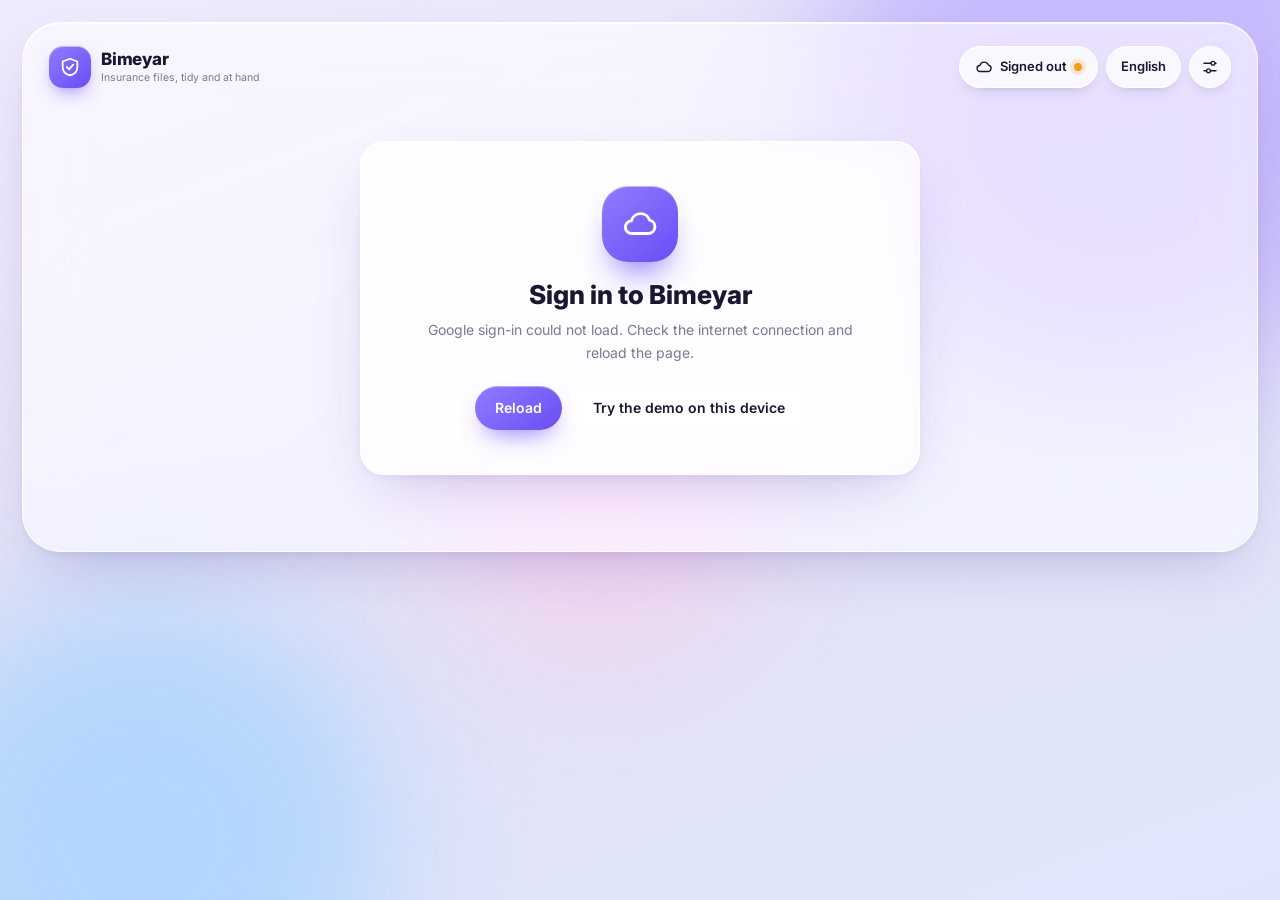
==== commit 1567b31e: "Restore the v2 design; place v3 features inside it (v3.1.0) - index.html, css/app.css and manifest: " ====
--- a/index.html
+++ b/index.html
@@ -4,10 +4,9 @@
 <meta charset="utf-8">
 <meta name="viewport" content="width=device-width, initial-scale=1, viewport-fit=cover">
 <title>Bimeyar</title>
-<meta name="description" content="RICH INSURANS car insurance case files, invoices and renewals">
-<meta name="theme-color" content="#f5f6fa" media="(prefers-color-scheme: light)">
-<meta name="theme-color" content="#0f1115" media="(prefers-color-scheme: dark)">
-<meta name="color-scheme" content="light dark">
+<meta name="description" content="Car insurance case files and documents, connected to Google Drive">
+<meta name="theme-color" content="#e9e6f7">
+<meta name="color-scheme" content="light">
 <meta name="apple-mobile-web-app-capable" content="yes">
 <meta name="mobile-web-app-capable" content="yes">
 <meta name="apple-mobile-web-app-status-bar-style" content="default">
@@ -18,36 +17,46 @@
 <link rel="apple-touch-icon" href="icons/apple-touch-icon.png">
 <link rel="preconnect" href="https://fonts.googleapis.com">
 <link rel="preconnect" href="https://fonts.gstatic.com" crossorigin>
-<link href="https://fonts.googleapis.com/css2?family=Inter:wght@400;500;600;700&family=Noto+Sans+Thai:wght@400;500;600;700&family=Sarabun:wght@400;700&family=Vazirmatn:wght@400;500;600;700&display=swap" rel="stylesheet">
+<link href="https://fonts.googleapis.com/css2?family=Inter:wght@400;500;600;700;800&family=Noto+Sans+Thai:wght@400;500;600;700;800&family=Sarabun:wght@400;700&family=Vazirmatn:wght@400;500;600;700;800&display=swap" rel="stylesheet">
 <link rel="stylesheet" href="css/app.css">
 </head>
 <body>
-<div class="app" id="app">
-  <aside class="side" aria-label="Main">
-    <div class="brand"><span class="logo"><span data-ico="shield" data-s="20"></span></span><span><b data-i18n="brand">Bimeyar</b><small>RICH INSURANS</small></span></div>
-    <nav class="side-nav">
-      <button data-act="tab" data-tab="customers"><span data-ico="users"></span><span data-i18n="nav.customers"></span></button>
-      <button data-act="tab" data-tab="expiring"><span data-ico="clock"></span><span data-i18n="nav.expiring"></span></button>
-      <button data-act="tab" data-tab="invoices"><span data-ico="invoice"></span><span data-i18n="nav.invoices"></span></button>
-      <button data-act="tab" data-tab="settings"><span data-ico="cog"></span><span data-i18n="nav.settings"></span></button>
+<div class="bg" aria-hidden="true"><i class="blob b1"></i><i class="blob b2"></i><i class="blob b3"></i></div>
+
+<div class="shell glass" id="app">
+  <header class="top">
+    <a class="brand" data-act="go" data-view="dash" href="#">
+      <span class="logo"><svg viewBox="0 0 24 24" width="22" height="22" fill="none" stroke="#fff" stroke-width="2" stroke-linecap="round" stroke-linejoin="round"><path d="M12 3l8 3v6c0 4.5-3.2 8-8 9-4.8-1-8-4.5-8-9V6z"/><path d="M8.500 12l2.500 2.500 4.500-5"/></svg></span>
+      <span><b data-i18n="brand">Bimeyar</b><small data-i18n="tagline"></small></span>
+    </a>
+    <nav class="nav" id="nav">
+      <i class="nav-ind"></i>
+      <button data-act="go" data-view="dash" data-i18n="nav.dash"></button>
+      <button data-act="go" data-view="files" data-i18n="nav.files"></button>
+      <button data-act="go" data-view="exp" data-i18n="nav.exp"></button>
+      <button data-act="go" data-view="inv" data-i18n="nav.invoices"></button>
     </nav>
-    <button class="btn primary block side-add" data-act="add" data-need="edit"><span data-ico="plus" data-s="20"></span><span data-i18n="add.title"></span></button>
-    <div class="side-who" id="sideWho"></div>
-  </aside>
-  <main id="view" class="view"></main>
+    <div class="tools">
+      <button class="pill-btn as-btn" data-act="assistant" data-i18n-title="assistant"><span data-ico="sparkle"></span><span class="lbl" data-i18n="assistant"></span></button>
+      <button class="pill-btn" data-act="settings" id="storeChip" data-i18n-title="store.tip"><span data-ico="cloud"></span><span class="lbl" id="storeLbl">…</span><i class="dot" id="storeDot"></i></button>
+      <select class="pill-btn lang" id="langSel" data-i18n-title="set.lang"></select>
+      <button class="icon-btn" data-act="settings" data-i18n-title="settings"><span data-ico="sliders"></span></button>
+    </div>
+  </header>
+  <main id="view"></main>
 </div>
 
-<nav class="tabbar" id="tabbar" aria-label="Main">
-  <button data-act="tab" data-tab="customers"><span data-ico="users"></span><small data-i18n="nav.customers"></small></button>
-  <button data-act="tab" data-tab="expiring"><span data-ico="clock"></span><small data-i18n="nav.expiring"></small></button>
-  <button class="tab-add" data-act="add" data-need="edit" data-i18n-title="add.title"><span data-ico="plus" data-s="26"></span></button>
-  <button data-act="tab" data-tab="invoices"><span data-ico="invoice"></span><small data-i18n="nav.invoices"></small></button>
-  <button data-act="tab" data-tab="settings"><span data-ico="cog"></span><small data-i18n="nav.settings"></small></button>
+<nav class="tabbar glass" id="tabbar">
+  <button data-act="go" data-view="dash"><span data-ico="grid"></span><small data-i18n="nav.dash"></small></button>
+  <button data-act="go" data-view="files"><span data-ico="folder"></span><small data-i18n="nav.files"></small></button>
+  <button class="tab-add" data-act="add" data-need="edit" data-i18n-title="add.title"><span data-ico="plus"></span></button>
+  <button data-act="go" data-view="exp"><span data-ico="clock"></span><small data-i18n="nav.exp"></small></button>
+  <button data-act="go" data-view="inv"><span data-ico="invoice"></span><small data-i18n="nav.invoices"></small></button>
 </nav>
 
-<div id="drop" class="drop-overlay"><div><span data-ico="download" data-s="34"></span><b data-i18n="drop.title"></b><small data-i18n="drop.sub"></small></div></div>
+<div id="drop" class="drop-overlay"><div><span data-ico="download"></span><b data-i18n="drop.title"></b><small data-i18n="drop.sub"></small></div></div>
 <div id="sheet-root"></div>
-<div id="toast-root" aria-live="polite"></div>
+<div id="toast-root"></div>
 <div id="print-root"></div>
 
 <script type="module" src="js/app.js"></script>
--- a/css/app.css
+++ b/css/app.css
@@ -1,447 +1,639 @@
-/* Bimeyar v3: mobile-first, light + dark (follows the system), one brand accent. */
 :root {
-  --accent: #2f5bea; --accent-ink: #fff; --accent-soft: #e8eefe; --accent-2: #4b74ff;
-  --bg: #f5f6fa; --surface: #ffffff; --surface-2: #f0f2f7; --ink: #151821; --muted: #6b7180; --line: #e6e8ee;
-  --ok: #16a34a; --ok-soft: #dcfce7; --warn: #d97706; --warn-soft: #fef3c7; --bad: #dc2626; --bad-soft: #fee2e2; --none-soft: #eef0f4;
-  --shadow: 0 1px 2px rgba(16, 24, 40, .05), 0 6px 18px -8px rgba(16, 24, 40, .12);
-  --shadow-lg: 0 -8px 40px -12px rgba(16, 24, 40, .28);
-  --r: 18px; --r-sm: 12px;
-  --ease: cubic-bezier(.2, .8, .2, 1);
-  --sa-t: env(safe-area-inset-top, 0px); --sa-b: env(safe-area-inset-bottom, 0px);
-  --sa-l: env(safe-area-inset-left, 0px); --sa-r: env(safe-area-inset-right, 0px);
-  --tab-h: 60px; --dx: 1;
-  color-scheme: light dark;
-}
-@media (prefers-color-scheme: dark) {
-  :root {
-    --accent: #6b8cff; --accent-soft: #1d2747; --accent-2: #86a0ff;
-    --bg: #0f1115; --surface: #181b21; --surface-2: #20242c; --ink: #e9ebf1; --muted: #9298a6; --line: #2a2f39;
-    --ok: #4ade80; --ok-soft: #12301e; --warn: #fbbf24; --warn-soft: #36290b; --bad: #f87171; --bad-soft: #3a1616; --none-soft: #252a33;
-    --shadow: 0 1px 2px rgba(0, 0, 0, .3), 0 8px 24px -10px rgba(0, 0, 0, .5); --shadow-lg: 0 -10px 40px -12px rgba(0, 0, 0, .7);
-  }
+  --accent: #6a4df5; --accent-2: #8f7cff; --accent-soft: #e9e4ff;
+  --ink: #1a1730; --muted: #7b7890; --line: rgba(26, 23, 48, .08);
+  --panel: #1b192c; --panel-2: #28253e;
+  --bad: #ee4f6c; --ok: #14b57a; --warn: #f29d1f;
+  --out: cubic-bezier(.16, 1, .3, 1);
+  --spring: cubic-bezier(.34, 1.4, .64, 1);
+  --glass: rgba(255, 255, 255, .58);
+  --edge: rgba(255, 255, 255, .75);
+  --shadow: 0 1px 0 rgba(255, 255, 255, .8) inset, 0 24px 60px -24px rgba(60, 40, 140, .28), 0 4px 14px -6px rgba(60, 40, 140, .12);
+  --safe-b: env(safe-area-inset-bottom, 0px);
+  --dx: 1;
 }
 [dir=rtl] { --dx: -1; }
+@supports (animation-timing-function: linear(0, 1)) {
+  :root { --spring: linear(0, .009, .035 2.1%, .141 4.4%, .723 12.9%, .938 16.7%, 1.017, 1.077, 1.121, 1.149 24.3%, 1.159, 1.163, 1.161, 1.154 29.9%, 1.129 32.8%, 1.051 39.6%, 1.017 43.1%, .991, .977 51%, .974 53.8%, .975 57.1%, .997 69.8%, 1.003 76.9%, 1.004 83.8%, 1); }
+}
 
 * { box-sizing: border-box; margin: 0; -webkit-tap-highlight-color: transparent; }
-html { -webkit-text-size-adjust: 100%; text-size-adjust: 100%; overflow-x: hidden; }
+html { -webkit-text-size-adjust: 100%; }
 body {
-  font-family: Inter, "Noto Sans Thai", Vazirmatn, -apple-system, BlinkMacSystemFont, "SF Pro Text", "Segoe UI", sans-serif;
-  background: var(--bg); color: var(--ink); font-size: 15px; line-height: 1.5; min-height: 100dvh; overflow-x: hidden;
-  -webkit-font-smoothing: antialiased;
-}
-[lang=th] body, :lang(th) { line-height: 1.6; }
-button, input, select, textarea { font: inherit; color: inherit; }
-button { border: 0; background: none; cursor: pointer; touch-action: manipulation; }
+  font-family: Inter, Vazirmatn, "Noto Sans Thai", -apple-system, "SF Pro Text", "Segoe UI", Tahoma, sans-serif;
+  color: var(--ink); background: #e9e6f7; min-height: 100dvh; padding: 22px;
+  font-size: 14px; line-height: 1.6; overflow-x: hidden;
+}
+button, input, select { font: inherit; color: inherit; }
+button { border: 0; background: none; cursor: pointer; }
 a { color: inherit; text-decoration: none; }
-h1, h2, h3 { line-height: 1.25; letter-spacing: -.01em; }
-img { max-width: 100%; }
+h1, h2, h3 { line-height: 1.3; }
 .ico { flex: none; display: block; }
 .sp { flex: 1; }
+bdi { direction: ltr; unicode-bidi: isolate; }
+:focus-visible { outline: 2px solid var(--accent); outline-offset: 2px; }
+
+/* ---------- پس‌زمینهٔ زنده ---------- */
+.bg { position: fixed; inset: 0; z-index: -1; overflow: hidden; background: linear-gradient(160deg, #efeafd 0%, #e4e2f6 45%, #dfe6fb 100%); }
+.blob { position: absolute; border-radius: 50%; filter: blur(70px); opacity: .7; will-change: transform; }
+.b1 { width: 46vmax; height: 46vmax; background: #b9a8ff; top: -16vmax; right: -10vmax; animation: drift 26s ease-in-out infinite alternate; }
+.b2 { width: 38vmax; height: 38vmax; background: #9fd0ff; bottom: -14vmax; left: -8vmax; animation: drift 32s ease-in-out infinite alternate-reverse; }
+.b3 { width: 26vmax; height: 26vmax; background: #ffc3e6; top: 38%; left: 34%; opacity: .45; animation: drift 38s ease-in-out infinite alternate; }
+@keyframes drift { to { transform: translate3d(-9vmax, 7vmax, 0) scale(1.18) rotate(24deg); } }
+
+/* ---------- شیشه ---------- */
+.glass {
+  background: var(--glass);
+  -webkit-backdrop-filter: blur(30px) saturate(170%); backdrop-filter: blur(30px) saturate(170%);
+  border: 1px solid var(--edge); box-shadow: var(--shadow);
+}
+.shell { max-width: 1340px; margin: 0 auto; border-radius: 38px; padding: 20px 26px 26px; }
+
+/* ---------- نوار بالا ---------- */
+.top { display: flex; align-items: center; gap: 16px; margin-bottom: 22px; }
+.brand { display: flex; align-items: center; gap: 10px; }
+.brand b { display: block; font-size: 17px; font-weight: 800; letter-spacing: -.2px; }
+.brand small { display: block; font-size: 10.5px; color: var(--muted); margin-top: -3px; }
+.logo { width: 42px; height: 42px; border-radius: 14px; display: grid; place-items: center; background: linear-gradient(140deg, var(--accent-2), var(--accent)); box-shadow: 0 8px 18px -6px rgba(106, 77, 245, .7), 0 1px 0 rgba(255, 255, 255, .5) inset; }
+.nav { position: relative; display: flex; margin-inline: auto; padding: 5px; border-radius: 999px; background: var(--panel); box-shadow: 0 10px 24px -12px rgba(27, 25, 44, .7); }
+.nav button { position: relative; z-index: 1; padding: 8px 20px; border-radius: 999px; color: #b9b5d3; font-weight: 500; font-size: 13.5px; transition: color .3s; }
+.nav button.on { color: #fff; }
+.nav-ind { position: absolute; top: 5px; bottom: 5px; left: 0; border-radius: 999px; background: linear-gradient(140deg, var(--accent-2), var(--accent)); box-shadow: 0 6px 16px -4px rgba(106, 77, 245, .8), 0 1px 0 rgba(255, 255, 255, .35) inset; transition: transform .55s var(--spring), width .4s var(--out); }
+.tools { display: flex; gap: 8px; align-items: center; }
+.icon-btn, .pill-btn {
+  height: 42px; min-width: 42px; border-radius: 999px; display: inline-flex; align-items: center; justify-content: center; gap: 7px;
+  background: rgba(255, 255, 255, .78); border: 1px solid #fff; box-shadow: 0 6px 16px -10px rgba(40, 30, 100, .45);
+  transition: transform .35s var(--spring), background .2s, box-shadow .2s;
+}
+.pill-btn { padding: 0 15px; font-weight: 600; font-size: 13px; position: relative; }
+.icon-btn:hover, .pill-btn:hover { transform: translateY(-2px) scale(1.04); background: #fff; }
+.icon-btn:active, .pill-btn:active, .btn:active { transform: scale(.94); }
+.icon-btn.sm { height: 30px; min-width: 30px; }
+.icon-btn.onDark, .icon-btn.glassy { background: rgba(255, 255, 255, .14); border-color: rgba(255, 255, 255, .22); color: #fff; box-shadow: none; }
+.icon-btn.onDark:hover, .icon-btn.glassy:hover { background: rgba(255, 255, 255, .26); }
+.icon-btn.danger { color: var(--bad); }
+.pill-btn.lang { -webkit-appearance: none; appearance: none; cursor: pointer; outline: 0; text-align: center; padding: 0 14px; }
+.seg { display: flex; padding: 4px; border-radius: 999px; background: rgba(26, 23, 48, .07); gap: 4px; }
+.seg button { flex: 1; height: 38px; border-radius: 999px; font-weight: 600; transition: background .3s, color .3s, transform .35s var(--spring), box-shadow .3s; }
+.seg button.on { background: #fff; color: var(--accent); box-shadow: 0 6px 14px -8px rgba(40, 30, 100, .5); }
+.seg button:active { transform: scale(.95); }
+.dot { width: 8px; height: 8px; border-radius: 50%; background: #b9b6c9; }
+.dot.ok { background: var(--ok); box-shadow: 0 0 0 4px rgba(20, 181, 122, .18); }
+.dot.warn { background: var(--warn); box-shadow: 0 0 0 4px rgba(242, 157, 31, .2); }
+
+/* ---------- دکمه‌ها ---------- */
+.btn { height: 44px; padding: 0 20px; border-radius: 999px; display: inline-flex; align-items: center; justify-content: center; gap: 8px; font-weight: 600; white-space: nowrap; transition: transform .35s var(--spring), box-shadow .25s, background .2s, opacity .2s; }
+.btn:hover { transform: translateY(-2px); }
+.btn:disabled { opacity: .6; pointer-events: none; }
+.btn.primary { color: #fff; background: linear-gradient(140deg, var(--accent-2), var(--accent)); box-shadow: 0 12px 24px -10px rgba(106, 77, 245, .8), 0 1px 0 rgba(255, 255, 255, .4) inset; }
+.btn.ghost { background: rgba(255, 255, 255, .78); border: 1px solid #fff; }
+.btn.dark { background: var(--panel); color: #fff; height: 38px; padding: 0 16px; font-size: 12.5px; }
+.btn.white { background: #fff; color: var(--ink); box-shadow: 0 10px 20px -10px rgba(0, 0, 0, .5); }
+.btn.glassy { background: rgba(255, 255, 255, .14); border: 1px solid rgba(255, 255, 255, .24); color: #fff; }
+.btn.danger { background: var(--bad); color: #fff; }
+.btn.danger-ghost { color: var(--bad); background: rgba(238, 79, 108, .09); }
+.btn.big { height: 52px; padding: 0 28px; font-size: 15px; }
+.link { color: var(--accent); font-weight: 600; font-size: 12px; margin-inline-start: 4px; }
+
+/* ---------- عنوان صفحه ---------- */
+.title-row { display: flex; align-items: flex-end; justify-content: space-between; gap: 16px; margin-bottom: 18px; flex-wrap: wrap; }
+.title-row h1 { font-size: 34px; font-weight: 800; letter-spacing: -.8px; }
+.title-row p { color: var(--muted); font-size: 13px; }
+.title-actions { display: flex; gap: 10px; }
+
+/* ---------- کارت‌ها ---------- */
+.card {
+  position: relative; border-radius: 24px; padding: 16px 18px; background: rgba(255, 255, 255, .66);
+  border: 1px solid var(--edge); box-shadow: var(--shadow); overflow: hidden;
+  -webkit-backdrop-filter: blur(18px) saturate(160%); backdrop-filter: blur(18px) saturate(160%);
+}
+.stats { display: grid; grid-template-columns: repeat(4, 1fr); gap: 14px; margin-bottom: 16px; perspective: 1200px; }
+.stats .card { min-height: 204px; cursor: pointer; display: flex; flex-direction: column; text-align: start; }
+.tilt { transform: perspective(900px) rotateX(var(--rx, 0deg)) rotateY(var(--ry, 0deg)); transition: transform .7s var(--spring), box-shadow .4s; transform-style: preserve-3d; }
+.tilt.tilting { transition: transform .12s linear, box-shadow .4s; box-shadow: 0 1px 0 rgba(255, 255, 255, .8) inset, 0 34px 70px -26px rgba(60, 40, 140, .45); }
+.tilt::after { content: ""; position: absolute; inset: 0; pointer-events: none; border-radius: inherit; opacity: 0; transition: opacity .4s; background: radial-gradient(240px circle at var(--mx, 50%) var(--my, 50%), rgba(255, 255, 255, .7), transparent 62%); mix-blend-mode: soft-light; }
+.tilt.tilting::after { opacity: 1; }
+.card header { display: flex; align-items: center; justify-content: space-between; font-weight: 600; font-size: 13px; }
+.badge-ico, .mini-btn { width: 28px; height: 28px; border-radius: 50%; display: grid; place-items: center; background: var(--accent-soft); color: var(--accent); }
+.badge-ico.warn { background: #ffecd2; color: #d97b00; } .badge-ico.ok { background: #d9f6ea; color: var(--ok); }
+.mini-btn { background: #fff; color: var(--ink); box-shadow: 0 4px 10px -4px rgba(40, 30, 100, .4); transition: transform .35s var(--spring); }
+.mini-btn:hover { transform: scale(1.12) rotate(-8deg); }
+.big { display: flex; align-items: baseline; gap: 8px; margin-top: 6px; }
+.big b { font-size: 36px; font-weight: 800; letter-spacing: -1px; line-height: 1.2; font-variant-numeric: tabular-nums; }
+.big b.sz { font-size: 25px; letter-spacing: -.4px; }
+.big small { color: var(--muted); font-size: 12px; }
+.delta { font-size: 11.5px; color: var(--muted); font-weight: 500; }
+.delta.good { color: var(--accent); } .delta.bad { color: var(--bad); }
+
+.car-art { position: absolute; inset-inline: 0; bottom: 4px; display: flex; justify-content: center; pointer-events: none; transform: translateZ(30px); }
+.car-art svg { width: 78%; max-width: 210px; filter: drop-shadow(0 12px 14px rgba(70, 45, 190, .3)); animation: floaty 5s ease-in-out infinite; }
+@keyframes floaty { 50% { transform: translateY(-5px) rotate(-1deg); } }
+
+.bars { margin-top: auto; display: flex; align-items: flex-end; gap: 9px; height: 86px; direction: ltr; }
+.bars div { flex: 1; height: 100%; display: flex; flex-direction: column; justify-content: flex-end; align-items: center; gap: 4px; }
+.bars i { width: 100%; max-width: 26px; height: var(--h); border-radius: 7px 7px 4px 4px; background: linear-gradient(180deg, #cfc5ff, #b3a4ff); transform-origin: bottom; }
+.bars i.now { background: linear-gradient(180deg, var(--accent-2), var(--accent)); box-shadow: 0 8px 14px -6px rgba(106, 77, 245, .8); }
+.bars small { font-size: 9.5px; color: var(--muted); line-height: 1; }
+
+.spark { margin-top: auto; width: 100%; overflow: visible; direction: ltr; }
+.spark .ln { fill: none; stroke: var(--accent); stroke-width: 2.4; stroke-linecap: round; stroke-linejoin: round; stroke-dasharray: 1; }
+.spark circle { fill: #fff; stroke: var(--accent); stroke-width: 2; transform-box: fill-box; transform-origin: center; }
+.spark circle:last-of-type { fill: var(--accent); stroke: #fff; }
+
+.c-store { cursor: default !important; }
+.kinds { margin-top: auto; display: grid; grid-template-columns: repeat(3, 1fr) auto; gap: 7px; align-items: end; }
+.kinds div { border-radius: 14px; padding: 9px 4px 7px; text-align: center; background: rgba(255, 255, 255, .8); border: 1px dashed rgba(26, 23, 48, .14); }
+.kinds div.hi { background: linear-gradient(160deg, var(--accent-2), var(--accent)); color: #fff; border: 0; padding-block: 18px 9px; box-shadow: 0 12px 20px -10px rgba(106, 77, 245, .9); }
+.kinds b { display: block; font-size: 16px; font-weight: 800; line-height: 1.2; }
+.kinds small { font-size: 10px; opacity: .75; }
+
+/* ---------- فیلترها ---------- */
+.filters { display: flex; gap: 10px; align-items: center; margin-bottom: 16px; flex-wrap: wrap; }
+.f-label { font-weight: 700; font-size: 13px; display: flex; align-items: center; gap: 8px; margin-inline-end: 6px; }
+.f-count { min-width: 24px; height: 24px; padding: 0 6px; border-radius: 999px; background: var(--panel); color: #fff; display: inline-grid; place-items: center; font-size: 12px; }
+.f { height: 44px; border-radius: 999px; background: rgba(255, 255, 255, .78); border: 1px solid #fff; display: flex; align-items: center; padding: 0 16px; gap: 8px; min-width: 150px; transition: box-shadow .25s, background .2s; }
+.f:focus-within { background: #fff; box-shadow: 0 0 0 4px rgba(106, 77, 245, .16); }
+.f.grow { flex: 1; min-width: 200px; }
+.f select, .f input { border: 0; background: none; outline: 0; width: 100%; height: 100%; font-size: 13px; }
+.f select { cursor: pointer; }
+.f .ico { color: var(--muted); }
+input[type=search]::-webkit-search-cancel-button { -webkit-appearance: none; }
+
+/* ---------- پنل تیره ---------- */
+.panel { background: linear-gradient(160deg, #201d35, var(--panel) 60%); color: #fff; border-radius: 30px; padding: 16px; box-shadow: 0 30px 60px -30px rgba(27, 25, 44, .9), 0 1px 0 rgba(255, 255, 255, .08) inset; }
+.panel-head { display: flex; align-items: center; gap: 12px; padding: 2px 6px 14px; }
+.panel-head h3 { font-size: 15px; font-weight: 700; display: flex; align-items: center; gap: 8px; white-space: nowrap; }
+.panel-head h3 span { font-size: 11px; background: rgba(255, 255, 255, .12); border-radius: 999px; padding: 1px 9px; font-weight: 500; }
+.tabs { display: flex; gap: 4px; margin-inline: auto; background: #fff; border-radius: 999px; padding: 4px; overflow-x: auto; scrollbar-width: none; max-width: 100%; }
+.tabs::-webkit-scrollbar { display: none; }
+.tabs button { padding: 6px 14px; border-radius: 999px; color: var(--ink); font-size: 12.5px; font-weight: 500; display: flex; gap: 6px; align-items: center; white-space: nowrap; transition: background .3s, color .3s, transform .35s var(--spring); }
+.tabs button i { font-style: normal; font-size: 10.5px; background: var(--accent-soft); color: var(--accent); border-radius: 999px; min-width: 20px; padding: 0 5px; text-align: center; }
+.tabs button.on { background: linear-gradient(140deg, var(--accent-2), var(--accent)); color: #fff; box-shadow: 0 6px 14px -6px rgba(106, 77, 245, .9); }
+.tabs button.on i { background: #fff; }
+.tabs button:active { transform: scale(.94); }
+.panel-body { display: grid; grid-template-columns: 300px 1fr; gap: 14px; align-items: start; }
+.clist { list-style: none; padding: 0; display: flex; flex-direction: column; gap: 6px; max-height: 520px; overflow-y: auto; scrollbar-width: thin; scrollbar-color: rgba(255, 255, 255, .2) transparent; padding-inline-end: 2px; }
+.clist .none { color: #a7a3c2; padding: 20px 10px; font-size: 13px; }
+.citem { width: 100%; display: flex; align-items: center; gap: 10px; padding: 10px 12px; border-radius: 18px; text-align: start; color: #fff; transition: background .3s, transform .4s var(--spring), box-shadow .3s; }
+.citem:hover { background: rgba(255, 255, 255, .07); transform: translateX(calc(3px * var(--dx))); }
+.citem.on { background: linear-gradient(140deg, #8f7cff, #6a4df5); box-shadow: 0 14px 26px -14px rgba(106, 77, 245, 1), 0 1px 0 rgba(255, 255, 255, .3) inset; }
+.ava { flex: none; width: 38px; height: 38px; border-radius: 50%; display: grid; place-items: center; font-weight: 700; font-size: 15px; color: #fff; background: linear-gradient(140deg, hsl(var(--h) 75% 70%), hsl(calc(var(--h) + 40) 65% 52%)); box-shadow: 0 0 0 2px rgba(255, 255, 255, .25); }
+.cmain { flex: 1; min-width: 0; }
+.cmain b, .cmain small { display: block; white-space: nowrap; overflow: hidden; text-overflow: ellipsis; }
+.cmain b { font-size: 13.5px; font-weight: 600; }
+.cmain small { font-size: 11px; opacity: .65; }
+.pill { font-style: normal; font-size: 10.5px; padding: 3px 9px; border-radius: 999px; background: rgba(255, 255, 255, .12); white-space: nowrap; font-weight: 500; }
+.citem.on .pill { background: rgba(255, 255, 255, .22); }
+.pill.warn { background: rgba(242, 157, 31, .22); color: #ffc670; }
+.citem.on .pill.warn { background: #fff; color: #d97b00; }
+
+.dcard { position: relative; border-radius: 26px; padding: 20px; overflow: hidden; background: linear-gradient(150deg, #8a76ff 0%, #6a4df5 55%, #5536d8 100%); box-shadow: 0 1px 0 rgba(255, 255, 255, .35) inset, 0 30px 50px -30px rgba(106, 77, 245, .9); }
+.dcard::before { content: ""; position: absolute; width: 380px; height: 380px; border-radius: 50%; top: -220px; inset-inline-end: -120px; background: radial-gradient(circle, rgba(255, 255, 255, .34), transparent 65%); pointer-events: none; }
+.dcard > * { position: relative; }
+.dcard header { display: flex; align-items: center; gap: 14px; flex-wrap: wrap; margin-bottom: 16px; }
+.dname small { font-size: 11px; opacity: .75; display: block; }
+.dname h2 { font-size: 24px; font-weight: 800; letter-spacing: -.4px; }
+.dmeta { display: flex; gap: 6px; flex-wrap: wrap; margin-inline: auto 0; }
+.dmeta span, .dmeta a { display: inline-flex; align-items: center; gap: 5px; font-size: 12px; padding: 5px 11px; border-radius: 999px; background: rgba(255, 255, 255, .16); border: 1px solid rgba(255, 255, 255, .18); }
+.dmeta a:hover { background: rgba(255, 255, 255, .3); }
+.back { display: none; }
+.back .ico { transform: scaleX(calc(-1 * var(--dx))); }
+.tiles { display: grid; grid-template-columns: repeat(auto-fill, minmax(150px, 1fr)); gap: 10px; }
+.tile { text-align: start; border-radius: 18px; padding: 8px 8px 10px; color: #fff; background: rgba(255, 255, 255, .15); border: 1px solid rgba(255, 255, 255, .22); -webkit-backdrop-filter: blur(12px); backdrop-filter: blur(12px); transition: transform .45s var(--spring), background .25s, box-shadow .3s; min-width: 0; }
+.tile:hover { transform: translateY(-5px) scale(1.02); background: rgba(255, 255, 255, .25); box-shadow: 0 18px 30px -18px rgba(20, 10, 80, .8); }
+.tile:active { transform: scale(.96); }
+.tile b, .tile small { display: block; white-space: nowrap; overflow: hidden; text-overflow: ellipsis; padding-inline: 4px; }
+.tile b { font-size: 12.5px; font-weight: 600; margin-top: 7px; }
+.tile small { font-size: 10.5px; opacity: .72; }
+.thumb { position: relative; display: grid; place-items: center; aspect-ratio: 16 / 10; border-radius: 12px; overflow: hidden; background: rgba(255, 255, 255, .16); }
+.thumb img { width: 100%; height: 100%; object-fit: cover; display: block; }
+.ft { display: grid; place-items: center; width: 46px; height: 46px; border-radius: 14px; background: rgba(255, 255, 255, .9); color: var(--accent); font-weight: 800; font-size: 12px; letter-spacing: .5px; box-shadow: 0 8px 14px -8px rgba(20, 10, 80, .6); flex: none; }
+.ft.pdf { color: #e5484d; }
+.ft.sm { width: 36px; height: 36px; border-radius: 11px; font-size: 10px; background: var(--accent-soft); box-shadow: none; }
+.flag { position: absolute; top: 6px; inset-inline-start: 6px; font-style: normal; font-size: 10px; font-weight: 700; padding: 2px 8px; border-radius: 999px; color: #fff; }
+.flag.bad { background: var(--bad); } .flag.warn { background: var(--warn); }
+.tile.add { border-style: dashed; background: rgba(255, 255, 255, .06); display: flex; flex-direction: column; align-items: center; justify-content: center; text-align: center; min-height: 146px; gap: 2px; }
+.tile.add b { margin-top: 6px; }
+.dcard footer { display: flex; align-items: center; gap: 12px; flex-wrap: wrap; margin-top: 16px; padding-top: 14px; border-top: 1px solid rgba(255, 255, 255, .2); }
+.dcard footer div { min-width: 90px; }
+.dcard footer small { display: block; font-size: 11px; opacity: .75; }
+.dcard footer b { font-size: 16px; font-weight: 700; }
+
+/* ---------- نمای فایل‌ها ---------- */
+.grid { display: grid; grid-template-columns: repeat(auto-fill, minmax(170px, 1fr)); gap: 12px; }
+.grid .tile { color: var(--ink); background: rgba(255, 255, 255, .7); border-color: #fff; box-shadow: 0 10px 24px -18px rgba(60, 40, 140, .5); }
+.grid .tile:hover { background: #fff; box-shadow: 0 22px 34px -20px rgba(60, 40, 140, .6); }
+.grid .thumb { background: linear-gradient(150deg, #ece8ff, #dcd5ff); }
+.grid .tile small { color: var(--muted); opacity: 1; }
+.grid .empty { grid-column: 1 / -1; }
+
+/* ---------- نمای سررسید ---------- */
+.explist { display: flex; flex-direction: column; gap: 10px; }
+.erow { display: flex; align-items: center; gap: 14px; padding: 12px 16px; border-radius: 22px; transition: transform .45s var(--spring), box-shadow .3s; }
+.erow:hover { transform: translateY(-3px) scale(1.005); }
+.emain { flex: 1; min-width: 0; text-align: start; }
+.emain b, .emain small { display: block; white-space: nowrap; overflow: hidden; text-overflow: ellipsis; }
+.emain small, .edate small { color: var(--muted); font-size: 11.5px; display: block; }
+.edate { text-align: start; min-width: 120px; }
+.edate b { font-size: 13.5px; }
+.pill.st { font-size: 12px; padding: 5px 13px; font-weight: 700; }
+.pill.st.bad { background: #ffe1e7; color: #cf2a4a; } .pill.st.warn { background: #ffecd2; color: #b96700; } .pill.st.ok { background: #d9f6ea; color: #0a8a5a; }
+
+/* ---------- حالت خالی / دروازه ---------- */
+.empty, .gate { text-align: center; padding: 46px 20px; display: flex; flex-direction: column; align-items: center; gap: 8px; }
+.empty p, .gate p { color: var(--muted); max-width: 440px; }
+.empty.dark p { color: #b5b1cf; }
+.gate { max-width: 560px; margin: 50px auto; padding: 44px 30px; }
+.gate h1 { font-size: 26px; font-weight: 800; }
+.gate-ico { width: 76px; height: 76px; border-radius: 26px; display: grid; place-items: center; color: #fff; background: linear-gradient(140deg, var(--accent-2), var(--accent)); box-shadow: 0 20px 34px -14px rgba(106, 77, 245, .9), 0 1px 0 rgba(255, 255, 255, .5) inset; margin-bottom: 8px; animation: floaty 5s ease-in-out infinite; }
+.gate-actions { display: flex; gap: 10px; flex-wrap: wrap; justify-content: center; margin-top: 14px; }
+
+/* ---------- برگه‌ها ---------- */
+.overlay { position: fixed; inset: 0; z-index: 50; display: grid; place-items: center; padding: 20px; background: rgba(24, 18, 56, 0); -webkit-backdrop-filter: blur(0); backdrop-filter: blur(0); transition: background .35s, backdrop-filter .35s, -webkit-backdrop-filter .35s; }
+.overlay.in { background: rgba(24, 18, 56, .34); -webkit-backdrop-filter: blur(10px); backdrop-filter: blur(10px); }
+.sheet { width: min(520px, 100%); max-height: min(88dvh, 860px); overflow-y: auto; border-radius: 30px; padding: 22px; background: rgba(250, 249, 255, .9); -webkit-backdrop-filter: blur(40px) saturate(180%); backdrop-filter: blur(40px) saturate(180%); border: 1px solid #fff; box-shadow: 0 40px 90px -30px rgba(30, 20, 90, .6), 0 1px 0 #fff inset; opacity: 0; transform: translateY(40px) scale(.94); transition: transform .6s var(--spring), opacity .25s; }
+.sheet.wide { width: min(680px, 100%); } .sheet.small { width: min(420px, 100%); }
+.overlay.in .sheet { opacity: 1; transform: none; }
+.grab { display: none; }
+.sh-head { display: flex; align-items: flex-start; justify-content: space-between; gap: 12px; margin-bottom: 14px; }
+.sh-head h2 { font-size: 20px; font-weight: 800; word-break: break-word; }
+.sh-head p { color: var(--muted); font-size: 12.5px; }
+.sh-text { color: #4a4760; margin-bottom: 6px; }
+.sh-actions { display: flex; gap: 8px; align-items: center; flex-wrap: wrap; margin-top: 16px; justify-content: flex-end; }
+.form { display: flex; flex-direction: column; gap: 12px; }
+.form label, .cid { display: flex; flex-direction: column; gap: 5px; font-size: 12px; font-weight: 600; color: #4a4760; }
+.form input, .form select, .cid input, .up-row input, .up-row select { height: 44px; border-radius: 14px; border: 1px solid rgba(26, 23, 48, .1); background: #fff; padding: 0 14px; font-size: 14px; font-weight: 400; color: var(--ink); outline: 0; transition: box-shadow .25s, border-color .2s; width: 100%; min-width: 0; }
+.form input:focus, .form select:focus, .cid input:focus, .up-row input:focus, .up-row select:focus { border-color: var(--accent); box-shadow: 0 0 0 4px rgba(106, 77, 245, .15); }
+.two { display: grid; grid-template-columns: 1fr 1fr; gap: 10px; }
+.cid small { font-weight: 400; color: var(--muted); }
+
+.preview { position: relative; border-radius: 20px; overflow: hidden; background: linear-gradient(150deg, #ece8ff, #dcd5ff); min-height: 180px; display: grid; place-items: center; margin-bottom: 14px; }
+.preview img { max-width: 100%; max-height: 46dvh; display: block; animation: zoomIn .6s var(--spring) both; }
+.preview iframe { width: 100%; height: 46dvh; border: 0; background: #fff; }
+.open-full { position: absolute; bottom: 10px; inset-inline-start: 10px; }
+.nopv { text-align: center; padding: 26px; display: grid; justify-items: center; gap: 10px; color: var(--muted); }
+.spin { width: 30px; height: 30px; border-radius: 50%; border: 3px solid rgba(106, 77, 245, .2); border-top-color: var(--accent); animation: spin .8s linear infinite; }
+@keyframes spin { to { transform: rotate(360deg); } }
+@keyframes zoomIn { from { opacity: 0; transform: scale(.9); } }
+
+.up-list { display: flex; flex-direction: column; gap: 10px; }
+.up-row { display: flex; gap: 12px; padding: 12px; border-radius: 20px; background: rgba(255, 255, 255, .8); border: 1px solid #fff; animation: rise .6s var(--spring) both; animation-delay: calc(var(--i, 0) * 50ms); }
+.up-row .ft { background: var(--accent-soft); box-shadow: none; }
+.up-main { flex: 1; min-width: 0; display: flex; flex-direction: column; gap: 8px; }
+.up-top { display: flex; gap: 8px; align-items: center; }
+.up-top input { height: 38px; font-weight: 600; }
+.up-top small { color: var(--muted); white-space: nowrap; font-size: 11px; }
+.up-fields { display: grid; grid-template-columns: repeat(auto-fit, minmax(130px, 1fr)); gap: 8px; }
+.up-row select, .up-fields input { height: 38px; font-size: 13px; }
+.hint { color: var(--accent); font-size: 11.5px; display: flex; gap: 5px; align-items: center; font-weight: 500; }
+.prog { height: 4px; border-radius: 4px; background: rgba(106, 77, 245, .12); overflow: hidden; }
+.prog i { display: block; height: 100%; border-radius: 4px; background: linear-gradient(90deg, var(--accent-2), var(--accent)); transition: width .3s var(--out); }
+
+.set { display: flex; flex-direction: column; gap: 12px; }
+.set-card { border-radius: 22px; padding: 16px; background: rgba(255, 255, 255, .75); border: 1.5px solid #fff; display: flex; flex-direction: column; gap: 12px; transition: border-color .3s, box-shadow .3s; }
+.set-card.on { border-color: var(--accent); box-shadow: 0 0 0 4px rgba(106, 77, 245, .12); }
+.set-card .sh-actions { margin-top: 0; }
+.set-h { display: flex; gap: 12px; align-items: flex-start; }
+.set-h .ico { color: var(--accent); margin-top: 3px; }
+.set-h b { display: block; font-size: 15px; }
+.set-h small { color: var(--muted); font-size: 12px; }
+.ver { color: var(--muted); font-size: 11.5px; text-align: center; }
+
+/* دستیار */
+.as-box { display: flex; align-items: center; gap: 10px; height: 56px; border-radius: 20px; padding: 0 16px; background: #fff; border: 1.5px solid var(--accent); box-shadow: 0 0 0 5px rgba(106, 77, 245, .13), 0 16px 30px -18px rgba(106, 77, 245, .7); color: var(--accent); }
+.as-box input { flex: 1; border: 0; outline: 0; background: none; font-size: 15px; color: var(--ink); min-width: 0; }
+.as-box .icon-btn { height: 34px; min-width: 34px; box-shadow: none; background: #f1eefc; color: var(--ink); }
+.chips { display: flex; gap: 7px; flex-wrap: wrap; margin: 14px 0 6px; }
+.chips button { padding: 6px 13px; border-radius: 999px; font-size: 12px; background: rgba(255, 255, 255, .85); border: 1px solid #fff; font-weight: 500; transition: transform .35s var(--spring), background .2s, color .2s; animation: rise .6s var(--spring) both; }
+.chips button:nth-child(2) { animation-delay: 50ms; } .chips button:nth-child(3) { animation-delay: 100ms; } .chips button:nth-child(4) { animation-delay: 150ms; } .chips button:nth-child(5) { animation-delay: 200ms; } .chips button:nth-child(6) { animation-delay: 250ms; }
+.chips button:hover { transform: translateY(-2px); background: var(--accent); color: #fff; }
+.as-res { display: flex; flex-direction: column; gap: 6px; min-height: 120px; margin-top: 8px; }
+.as-tip { color: var(--muted); font-size: 12.5px; padding: 10px 4px; }
+.as-ans { display: flex; gap: 8px; align-items: center; font-weight: 700; color: var(--accent); padding: 6px 4px; }
+.as-row { display: flex; align-items: center; gap: 12px; padding: 9px 12px; border-radius: 16px; text-align: start; background: rgba(255, 255, 255, .7); border: 1px solid #fff; transition: transform .4s var(--spring), background .2s; animation: rise .45s var(--out) both; }
+.as-row:hover { background: #fff; transform: translateX(calc(4px * var(--dx))); }
+.as-row > span:nth-child(2) { flex: 1; min-width: 0; }
+.as-row b, .as-row small { display: block; white-space: nowrap; overflow: hidden; text-overflow: ellipsis; }
+.as-row small { color: var(--muted); font-size: 11.5px; }
+.as-row .ico { color: var(--muted); transform: scaleX(var(--dx)); }
+.as-row .ft .ico { transform: none; color: var(--accent); }
+.as-row .ava { width: 36px; height: 36px; }
+
+/* ---------- پیام کوتاه و رها کردن ---------- */
+#toast-root { position: fixed; z-index: 80; bottom: calc(26px + var(--safe-b)); inset-inline: 0; display: flex; justify-content: center; pointer-events: none; padding: 0 16px; }
+.toast { display: flex; align-items: center; gap: 9px; padding: 11px 18px; border-radius: 999px; background: rgba(27, 25, 44, .92); color: #fff; font-weight: 500; font-size: 13px; -webkit-backdrop-filter: blur(12px); backdrop-filter: blur(12px); box-shadow: 0 20px 40px -16px rgba(27, 25, 44, .8); animation: toastIn .6s var(--spring) both; }
+.toast .ico { color: #7ff0bf; } .toast.err .ico { color: #ff9db0; }
+.toast.out { animation: toastOut .4s var(--out) both; }
+@keyframes toastIn { from { opacity: 0; transform: translateY(30px) scale(.9); } }
+@keyframes toastOut { to { opacity: 0; transform: translateY(20px) scale(.95); } }
+.drop-overlay { position: fixed; inset: 0; z-index: 70; display: grid; place-items: center; background: rgba(106, 77, 245, .22); -webkit-backdrop-filter: blur(14px); backdrop-filter: blur(14px); opacity: 0; pointer-events: none; transition: opacity .25s; }
+.drop-overlay.on { opacity: 1; }
+.drop-overlay > div { pointer-events: none; display: grid; justify-items: center; gap: 6px; padding: 44px 60px; border-radius: 34px; background: rgba(255, 255, 255, .8); border: 2px dashed var(--accent); color: var(--accent); transform: scale(.9); transition: transform .5s var(--spring); }
+.drop-overlay.on > div { transform: none; }
+.drop-overlay .ico { width: 40px; height: 40px; }
+.drop-overlay b { font-size: 18px; color: var(--ink); } .drop-overlay small { color: var(--muted); }
+
+/* ---------- انیمیشن ورود ---------- */
+@keyframes rise { from { opacity: 0; transform: translateY(26px) scale(.96); } }
+@keyframes pop { from { opacity: 0; transform: translateY(16px) scale(.9); } }
+@keyframes grow { from { transform: scaleY(0); } }
+@keyframes draw { from { stroke-dashoffset: 1; } to { stroke-dashoffset: 0; } }
+@keyframes fade { from { opacity: 0; } }
+.enter .title-row { animation: rise .8s var(--out) both; }
+.enter .stats .card { animation: rise .9s var(--spring) backwards; animation-delay: calc(80ms + var(--i) * 80ms); }
+.enter .filters { animation: rise .8s var(--out) .36s both; }
+.enter .panel { animation: rise .9s var(--out) .44s both; }
+.enter .bars i { animation: grow .9s var(--spring) backwards; animation-delay: calc(450ms + var(--i) * 70ms); }
+.enter .spark .ln { animation: draw 1.3s var(--out) .55s both; }
+.enter .spark .area { animation: fade 1s ease 1s both; }
+.enter .spark circle { animation: pop .5s var(--spring) backwards; animation-delay: calc(650ms + var(--i) * 80ms); }
+.enter .citem { animation: rise .7s var(--out) backwards; animation-delay: calc(560ms + var(--i) * 45ms); }
+.enter .grid .tile, .enter .erow { animation: rise .7s var(--spring) backwards; animation-delay: calc(300ms + var(--i) * 45ms); }
+.enter .gate { animation: rise .9s var(--spring) both; }
+.detail.anim .dcard { animation: rise .7s var(--out) both; }
+.detail.anim .tile { animation: pop .6s var(--spring) backwards; animation-delay: calc(120ms + var(--i) * 45ms); }
+.enter .detail.anim .dcard { animation-delay: .6s; }
+.enter .detail.anim .tile { animation-delay: calc(760ms + var(--i) * 45ms); }
+
+
+/* ---------- roles, sign-in gate, team ---------- */
+body.ro [data-need=edit], body:not(.adm) [data-need=admin] { display: none !important; }
+body.gated .tabbar, body.gated .nav, body.gated .tools .pill-btn[data-act=assistant] { visibility: hidden; }
+.gate .spin { margin-top: 10px; }
+.gbtn { min-height: 48px; display: grid; place-items: center; margin-top: 14px; color-scheme: light; }
+.gate-foot { margin-top: 18px; padding-top: 16px; border-top: 1px solid var(--line); width: 100%; display: flex; justify-content: center; }
+.gate-ico.deny { background: linear-gradient(140deg, #ff8fa3, var(--bad)); box-shadow: 0 20px 34px -14px rgba(238, 79, 108, .8), 0 1px 0 rgba(255, 255, 255, .5) inset; }
+.gate p b { color: var(--ink); }
+.spin.sm { width: 16px; height: 16px; border-width: 2px; display: inline-block; vertical-align: -3px; margin-inline-end: 8px; }
+.role-chip { font-style: normal; font-size: 11px; font-weight: 700; padding: 2px 10px; border-radius: 999px; background: var(--accent-soft); color: var(--accent); white-space: nowrap; }
+.role-chip.r-editor { background: #d9f6ea; color: #0a8a5a; }
+.role-chip.r-viewer { background: #ececf3; color: #55526b; }
+.team-add { display: flex; gap: 8px; flex-wrap: wrap; }
+.team-add input, .team-add select, .team-row select { height: 44px; border-radius: 14px; border: 1px solid rgba(26, 23, 48, .1); background: #fff; padding: 0 14px; font-size: 14px; outline: 0; transition: box-shadow .25s, border-color .2s; }
+.team-add input { flex: 1 1 220px; min-width: 0; }
+.team-add input:focus, .team-add select:focus, .team-row select:focus { border-color: var(--accent); box-shadow: 0 0 0 4px rgba(106, 77, 245, .15); }
+.roles { display: flex; flex-wrap: wrap; gap: 6px 14px; margin: 12px 2px 6px; font-size: 11.5px; color: var(--muted); }
+.roles span { display: inline-flex; gap: 6px; align-items: center; }
+.team-list { display: flex; flex-direction: column; gap: 8px; margin-top: 10px; min-height: 80px; }
+.team-row { display: flex; align-items: center; gap: 10px; padding: 10px 12px; border-radius: 18px; background: rgba(255, 255, 255, .8); border: 1px solid #fff; animation: rise .5s var(--out) both; animation-delay: calc(var(--i) * 40ms); }
+.team-row .ava { width: 36px; height: 36px; }
+.tmain { flex: 1; min-width: 0; }
+.tmain b, .tmain small { display: block; white-space: nowrap; overflow: hidden; text-overflow: ellipsis; }
+.tmain small { color: var(--muted); font-size: 11.5px; }
+.team-row select { height: 36px; padding: 0 10px; font-size: 13px; }
+.set-h small em { vertical-align: 1px; }
+img.fadein { animation: fade .5s ease both; }
+@media (max-width: 820px) {
+  .team-add .btn { flex: 1; }
+  .team-row { flex-wrap: wrap; }
+  .tmain { flex-basis: calc(100% - 50px); }
+  .team-row select { flex: 1; }
+}
+
+/* ---------- mobile tab bar ---------- */
+.tabbar { display: none; }
+
+@media (max-width: 1120px) {
+  .stats { grid-template-columns: repeat(2, 1fr); }
+  .panel-body { grid-template-columns: 250px 1fr; }
+  .brand small, .pill-btn .lbl { display: none; }
+  .pill-btn { padding: 0 12px; }
+}
+
+@media (max-width: 820px) {
+  body { padding: 0 0 calc(96px + var(--safe-b)); }
+  .shell { border-radius: 0; border: 0; background: none; box-shadow: none; -webkit-backdrop-filter: none; backdrop-filter: none; padding: calc(12px + env(safe-area-inset-top, 0px)) 14px 10px; }
+  .nav { display: none; }
+  .top { margin-bottom: 16px; }
+  .tools { margin-inline-start: auto; }
+  .tools .pill-btn[data-act=assistant], .tools .icon-btn { display: none; }
+  .tools .pill-btn .lbl { display: inline; }
+  .title-row h1 { font-size: 28px; }
+  .title-actions { display: none; }
+  .stats { display: flex; overflow-x: auto; scroll-snap-type: x mandatory; margin-inline: -14px; padding: 4px 14px 22px; margin-bottom: 0; scrollbar-width: none; }
+  .stats::-webkit-scrollbar { display: none; }
+  .stats .card { flex: 0 0 76%; scroll-snap-align: center; }
+  .filters { gap: 8px; }
+  .f-label { width: 100%; }
+  .f { flex: 1 1 calc(50% - 4px); min-width: 0; padding: 0 12px; }
+  .f.grow { flex: 1 1 100%; order: -1; }
+  .f-label { order: -2; }
+  .panel { border-radius: 26px; padding: 12px; }
+  .panel-head { flex-wrap: wrap; }
+  .panel-head .tabs { order: 3; width: 100%; margin: 0; }
+  .panel-head h3 { margin-inline-end: auto; }
+  .panel-body { grid-template-columns: 1fr; }
+  .panel-body .detail { display: none; }
+  .panel-body.show-detail .detail { display: block; }
+  .panel-body.show-detail .clist { display: none; }
+  .clist { max-height: none; }
+  .back { display: inline-flex; }
+  .dcard { padding: 14px; border-radius: 22px; }
+  .dname h2 { font-size: 20px; }
+  .dmeta { width: 100%; margin: 0; order: 5; }
+  .dcard header .icon-btn:last-child { margin-inline-start: auto; }
+  .tiles { grid-template-columns: repeat(2, 1fr); }
+  .grid { grid-template-columns: repeat(2, 1fr); }
+  .dcard footer div { min-width: 0; flex: 1; }
+  .dcard footer .sp { flex-basis: 100%; height: 0; }
+  .dcard footer .btn { flex: 1; }
+  .erow { flex-wrap: wrap; gap: 10px; }
+  .edate { min-width: 0; }
+  .emain { flex-basis: calc(100% - 60px); }
+
+  .tabbar { display: flex; position: fixed; z-index: 40; inset-inline: 14px; bottom: calc(12px + var(--safe-b)); height: 66px; border-radius: 999px; align-items: center; justify-content: space-around; padding: 0 8px; background: rgba(255, 255, 255, .7); }
+  .tabbar button { flex: 1; display: grid; justify-items: center; gap: 1px; color: #8a879c; transition: color .25s, transform .4s var(--spring); }
+  .tabbar button small { font-size: 10px; font-weight: 600; }
+  .tabbar button.on { color: var(--accent); transform: translateY(-2px); }
+  .tabbar button:active { transform: scale(.88); }
+  .tabbar .tab-add { flex: none; width: 54px; height: 54px; border-radius: 50%; color: #fff; display: grid; place-items: center; background: linear-gradient(140deg, var(--accent-2), var(--accent)); box-shadow: 0 14px 24px -8px rgba(106, 77, 245, .9), 0 1px 0 rgba(255, 255, 255, .5) inset; margin-top: -22px; }
+  #toast-root { bottom: calc(92px + var(--safe-b)); }
+
+  .overlay { padding: 0; place-items: end center; }
+  .sheet, .sheet.wide, .sheet.small { width: 100%; max-height: 92dvh; border-radius: 30px 30px 0 0; padding: 10px 16px calc(18px + var(--safe-b)); transform: translateY(100%); opacity: 1; transition: transform .6s var(--out); }
+  .grab { display: block; width: 38px; height: 5px; border-radius: 5px; background: rgba(26, 23, 48, .18); margin: 0 auto 12px; }
+  .two { grid-template-columns: 1fr; }
+  .gate { margin: 30px 0; }
+}
+
+@media (prefers-reduced-motion: reduce) {
+  *, *::before, *::after { animation-duration: .01ms !important; animation-delay: 0s !important; transition-duration: .01ms !important; }
+  .blob, .car-art svg, .gate-ico { animation: none !important; }
+}
+
+/* =====================================================================
+   v3 features, in the v2 style (same tokens, glass cards, pills, buttons)
+   ===================================================================== */
 .muted { color: var(--muted); }
-.pad { padding: 8px 4px; }
-bdi { direction: ltr; unicode-bidi: isolate; }
-:focus-visible { outline: 2px solid var(--accent); outline-offset: 2px; border-radius: 8px; }
-body.ro [data-need=edit] { display: none !important; }
-body.sheet-open { overflow: hidden; }
-
-/* ---------- layout ---------- */
-.app { min-height: 100dvh; }
-.side { display: none; }
-.view {
-  padding: 0 calc(16px + var(--sa-r)) calc(var(--tab-h) + var(--sa-b) + 28px) calc(16px + var(--sa-l));
-  max-width: 760px; margin: 0 auto;
-}
-.tabbar {
-  position: fixed; inset: auto 0 0 0; z-index: 30; display: grid; grid-template-columns: repeat(5, 1fr); align-items: center;
-  padding: 6px calc(8px + var(--sa-r)) calc(6px + var(--sa-b)) calc(8px + var(--sa-l)); min-height: calc(var(--tab-h) + var(--sa-b));
-  background: color-mix(in srgb, var(--surface) 88%, transparent); border-top: 1px solid var(--line);
-  -webkit-backdrop-filter: saturate(180%) blur(20px); backdrop-filter: saturate(180%) blur(20px);
-}
-.tabbar button { min-height: 48px; display: flex; flex-direction: column; align-items: center; justify-content: center; gap: 2px; color: var(--muted); border-radius: 14px; transition: color .2s; }
-.tabbar button small { font-size: 10.5px; font-weight: 600; white-space: nowrap; overflow: hidden; text-overflow: ellipsis; max-width: 100%; }
-.tabbar button.on { color: var(--accent); }
-.tabbar button:active { transform: scale(.94); }
-.tabbar .tab-add { justify-self: center; width: 52px; height: 52px; min-height: 52px; border-radius: 18px; background: var(--accent); color: var(--accent-ink); box-shadow: 0 8px 20px -8px color-mix(in srgb, var(--accent) 80%, transparent); }
-body.gated .tabbar, body.gated .side { display: none !important; }
-
-@media (min-width: 900px) {
-  .app { display: grid; grid-template-columns: 248px 1fr; }
-  .side {
-    display: flex; flex-direction: column; gap: 18px; position: sticky; top: 0; height: 100dvh; padding: 22px 16px;
-    border-inline-end: 1px solid var(--line); background: var(--surface);
-  }
-  .brand { display: flex; align-items: center; gap: 10px; padding: 0 6px; }
-  .brand b { display: block; font-size: 17px; }
-  .brand small { display: block; font-size: 11px; color: var(--muted); letter-spacing: .06em; }
-  .logo { width: 40px; height: 40px; border-radius: 12px; display: grid; place-items: center; background: var(--accent); color: #fff; }
-  .side-nav { display: flex; flex-direction: column; gap: 4px; }
-  .side-nav button { display: flex; align-items: center; gap: 12px; min-height: 44px; padding: 0 12px; border-radius: 12px; font-weight: 600; color: var(--muted); text-align: start; }
-  .side-nav button:hover { background: var(--surface-2); color: var(--ink); }
-  .side-nav button.on { background: var(--accent-soft); color: var(--accent); }
-  .side-who { margin-top: auto; display: flex; align-items: center; gap: 8px; font-size: 12.5px; color: var(--muted); padding: 0 6px; overflow: hidden; }
-  .side-who span { overflow: hidden; text-overflow: ellipsis; white-space: nowrap; }
-  .tabbar { display: none; }
-  .view { padding: 0 32px 48px; max-width: 980px; width: 100%; }
-}
-body.gated .app { display: block; }
-body.gated .view { padding-bottom: 32px; }
-
-/* ---------- view transitions ---------- */
-.view.v-fade { animation: vfade .28s var(--ease) both; }
-.view.v-push { animation: vpush .34s var(--ease) both; }
-.view.v-pop { animation: vpop .34s var(--ease) both; }
-@keyframes vfade { from { opacity: 0; transform: translateY(6px); } }
-@keyframes vpush { from { opacity: 0; transform: translateX(calc(28px * var(--dx))); } }
-@keyframes vpop { from { opacity: 0; transform: translateX(calc(-28px * var(--dx))); } }
-
-/* ---------- view header ---------- */
-.vhead {
-  position: sticky; top: 0; z-index: 20; display: flex; align-items: center; gap: 8px;
-  margin: 0 -16px 14px; padding: calc(10px + var(--sa-t)) 16px 10px;
-  background: color-mix(in srgb, var(--bg) 86%, transparent); -webkit-backdrop-filter: saturate(180%) blur(18px); backdrop-filter: saturate(180%) blur(18px);
-}
-.vh-t { flex: 1; min-width: 0; }
-.vh-t h1 { font-size: 26px; font-weight: 700; overflow: hidden; text-overflow: ellipsis; white-space: nowrap; }
-.vh-t p { color: var(--muted); font-size: 13px; }
-.vh-a { display: flex; gap: 8px; }
-@media (min-width: 900px) { .vhead { margin: 0 -32px 18px; padding: 22px 32px 14px; } .vh-t h1 { font-size: 30px; } }
-
-/* ---------- buttons ---------- */
-.hbtn {
-  width: 44px; height: 44px; min-width: 44px; border-radius: 14px; display: inline-grid; place-items: center;
-  background: var(--surface); color: var(--ink); box-shadow: var(--shadow); transition: transform .15s, background .2s;
-}
-.hbtn:active { transform: scale(.92); }
-.hbtn.primary { background: var(--accent); color: var(--accent-ink); }
-.hbtn.back { background: transparent; box-shadow: none; margin-inline-start: -10px; }
-[dir=rtl] .hbtn.back .ico, .hbtn.back .ico { transform: scaleX(calc(-1 * var(--dx))); }
-.hbtn.sm { width: 36px; height: 36px; min-width: 36px; border-radius: 11px; box-shadow: none; background: var(--surface-2); }
-.hbtn.danger { color: var(--bad); }
-.hbtn.call { background: var(--ok-soft); color: var(--ok); box-shadow: none; }
-.hbtn:disabled { opacity: .4; pointer-events: none; }
-.ghost-space { visibility: hidden; box-shadow: none; }
-
-.btn {
-  min-height: 48px; padding: 0 18px; border-radius: 14px; display: inline-flex; align-items: center; justify-content: center; gap: 8px;
-  font-weight: 600; background: var(--surface-2); color: var(--ink); transition: transform .15s, opacity .2s, background .2s; white-space: nowrap;
-}
-.btn:active { transform: scale(.97); }
-.btn:disabled { opacity: .5; pointer-events: none; }
-.btn.primary { background: var(--accent); color: var(--accent-ink); }
-.btn.ghost { background: transparent; border: 1px solid var(--line); }
-.btn.danger, .btn.danger-solid { background: var(--bad); color: #fff; }
-.btn.danger-ghost { background: var(--bad-soft); color: var(--bad); }
-.btn.sm { min-height: 36px; padding: 0 12px; font-size: 13.5px; border-radius: 11px; }
-.btn.block { width: 100%; margin-top: 10px; }
-.row-actions { display: flex; flex-wrap: wrap; gap: 10px; margin-top: 14px; }
-.row-actions.center { justify-content: center; }
-
-/* ---------- cards & lists ---------- */
-.card { background: var(--surface); border-radius: var(--r); box-shadow: var(--shadow); padding: 16px; }
-.counters { display: grid; grid-template-columns: repeat(3, 1fr); gap: 10px; margin-bottom: 14px; }
-.counter { background: var(--surface); border-radius: var(--r); box-shadow: var(--shadow); padding: 12px 14px; text-align: start; min-height: 76px; display: flex; flex-direction: column; justify-content: space-between; }
-.counter small { color: var(--muted); font-size: 12px; font-weight: 600; line-height: 1.3; }
-.counter b { font-size: 26px; font-weight: 700; font-variant-numeric: tabular-nums; }
-.counter.c-soon b { color: var(--warn); } .counter.c-expired b { color: var(--bad); }
-.counter:active { transform: scale(.97); }
-
-.search { display: flex; align-items: center; gap: 10px; background: var(--surface); border-radius: 14px; padding: 0 14px; min-height: 48px; box-shadow: var(--shadow); color: var(--muted); margin-bottom: 10px; }
-.search input { flex: 1; min-width: 0; border: 0; outline: 0; background: transparent; font-size: 16px; height: 46px; color: var(--ink); }
-.search input::-webkit-search-cancel-button { opacity: .5; }
-
-.chips { display: flex; gap: 8px; overflow-x: auto; scrollbar-width: none; padding: 2px 0 12px; margin: 0 -16px; padding-inline: 16px; scroll-padding-inline: 16px; }
-.chips::-webkit-scrollbar { display: none; }
-.chip { flex: none; min-height: 38px; padding: 0 14px; border-radius: 999px; background: var(--surface); border: 1px solid var(--line); font-weight: 600; font-size: 13.5px; display: inline-flex; align-items: center; gap: 6px; }
-.chip i { font-style: normal; font-size: 11.5px; background: var(--surface-2); border-radius: 999px; padding: 1px 7px; color: var(--muted); }
-.chip.on { background: var(--ink); color: var(--bg); border-color: var(--ink); }
-.chip.on i { background: color-mix(in srgb, var(--bg) 20%, transparent); color: inherit; }
-
-.clist, .ilist, .elist { display: flex; flex-direction: column; gap: 8px; }
-.ccard, .irow-btn {
-  display: flex; align-items: center; gap: 12px; width: 100%; padding: 12px 14px; min-height: 68px; border-radius: var(--r);
-  background: var(--surface); box-shadow: var(--shadow); text-align: start; animation: rise .35s var(--ease) both; animation-delay: calc(var(--i, 0) * 22ms);
-}
-.ccard:active, .irow-btn:active { transform: scale(.985); }
-@keyframes rise { from { opacity: 0; transform: translateY(8px); } }
-.ava { flex: none; width: 42px; height: 42px; border-radius: 14px; display: grid; place-items: center; font-weight: 700; font-size: 16px;
-  background: hsl(var(--h) 70% 92%); color: hsl(var(--h) 55% 32%); }
-@media (prefers-color-scheme: dark) { .ava { background: hsl(var(--h) 35% 22%); color: hsl(var(--h) 70% 80%); } }
-.ava.lg { width: 60px; height: 60px; border-radius: 20px; font-size: 24px; }
-.cc-main, .i-main { flex: 1; min-width: 0; display: flex; flex-direction: column; }
-.cc-main b, .i-main b { font-weight: 600; overflow: hidden; text-overflow: ellipsis; white-space: nowrap; }
-.cc-main small, .i-main small { color: var(--muted); font-size: 13px; overflow: hidden; text-overflow: ellipsis; white-space: nowrap; }
-.cc-side, .i-side { flex: none; display: flex; flex-direction: column; align-items: flex-end; gap: 4px; }
-.cc-side small { font-size: 12px; color: var(--muted); font-variant-numeric: tabular-nums; }
-.i-side b { font-variant-numeric: tabular-nums; }
-
-.badge { display: inline-flex; align-items: center; height: 22px; padding: 0 8px; border-radius: 999px; font-style: normal; font-size: 11.5px; font-weight: 700; white-space: nowrap; }
-.b-active, .s-paid { background: var(--ok-soft); color: var(--ok); }
-.b-soon, .s-partial { background: var(--warn-soft); color: var(--warn); }
-.b-expired, .s-unpaid { background: var(--bad-soft); color: var(--bad); }
-.b-none { background: var(--none-soft); color: var(--muted); }
-
-/* skeleton loaders */
-.sk-card { display: flex; align-items: center; gap: 12px; padding: 14px; border-radius: var(--r); background: var(--surface); box-shadow: var(--shadow); margin-bottom: 8px; }
-.sk-card > span { flex: 1; display: flex; flex-direction: column; gap: 8px; }
-.sk { display: block; border-radius: 8px; background: linear-gradient(90deg, var(--surface-2) 25%, color-mix(in srgb, var(--surface-2) 50%, var(--surface)) 50%, var(--surface-2) 75%); background-size: 200% 100%; animation: shimmer 1.3s linear infinite; }
-.sk-ava { width: 42px; height: 42px; border-radius: 14px; }
-.sk-l { height: 14px; width: 60%; } .sk-s { height: 11px; width: 38%; } .sk-in { height: 46px; width: 100%; border-radius: 12px; }
-.sk-field { display: flex; flex-direction: column; gap: 6px; margin-top: 12px; }
-@keyframes shimmer { to { background-position: -200% 0; } }
-
-.empty { text-align: center; padding: 40px 16px; color: var(--muted); }
-.empty-ico { width: 64px; height: 64px; margin: 0 auto 12px; border-radius: 22px; display: grid; place-items: center; background: var(--accent-soft); color: var(--accent); }
-.empty h3 { color: var(--ink); font-size: 17px; margin-bottom: 4px; }
-.empty .row-actions { justify-content: center; }
-
-/* ---------- customer page ---------- */
-.hero { display: grid; grid-template-columns: auto 1fr; gap: 14px; align-items: center; margin-bottom: 12px; }
-.hero-t { min-width: 0; }
-.hero-t h2 { font-size: 20px; overflow-wrap: anywhere; }
-.hero-t p { color: var(--muted); font-size: 14px; }
-.hero-st { display: flex; align-items: center; gap: 8px; flex-wrap: wrap; margin-top: 6px; font-size: 13px; color: var(--muted); }
-.quick { grid-column: 1 / -1; display: grid; grid-template-columns: repeat(auto-fit, minmax(90px, 1fr)); gap: 8px; }
-.qbtn { min-height: 64px; border-radius: 14px; background: var(--surface-2); display: flex; flex-direction: column; align-items: center; justify-content: center; gap: 4px; font-size: 12.5px; font-weight: 600; color: var(--accent); }
-.qbtn:active { transform: scale(.96); }
-.info { margin-bottom: 10px; }
-.info h3 { display: flex; align-items: center; gap: 8px; font-size: 14px; color: var(--muted); margin-bottom: 6px; }
-.irow { display: flex; justify-content: space-between; gap: 16px; padding: 9px 0; border-top: 1px solid var(--line); font-size: 14.5px; }
-.irow:first-of-type { border-top: 0; }
-.irow small { color: var(--muted); font-size: 13px; flex: none; }
-.irow > span, .irow > a { text-align: end; overflow-wrap: anywhere; min-width: 0; }
-.irow a { color: var(--accent); font-weight: 600; }
-.sec-t { display: flex; align-items: center; gap: 8px; font-size: 17px; margin: 22px 2px 10px; }
-.sec-t > span { font-size: 12px; color: var(--muted); background: var(--surface-2); border-radius: 999px; padding: 1px 8px; font-weight: 600; }
-.sec-t .btn { margin-inline-start: auto; }
-.sec-t.g-expired { color: var(--bad); } .sec-t.g-d7 { color: var(--warn); }
-.note { display: flex; gap: 8px; align-items: flex-start; padding: 10px 12px; border-radius: var(--r-sm); background: var(--accent-soft); color: var(--ink); font-size: 13.5px; margin-bottom: 10px; }
-.note .ico { color: var(--accent); margin-top: 2px; }
-.note.warn { background: var(--warn-soft); } .note.warn .ico { color: var(--warn); }
-
-.fsec { background: var(--surface); border-radius: var(--r); box-shadow: var(--shadow); padding: 12px; margin-bottom: 10px; }
-.fsec header { display: flex; align-items: center; gap: 10px; }
-.fsec header > div { flex: 1; min-width: 0; display: flex; flex-direction: column; }
-.fsec header b { font-size: 15px; } .fsec header small { font-size: 12px; color: var(--muted); }
-.fsec header em { font-style: normal; font-size: 12px; color: var(--muted); font-weight: 600; }
-.fico { width: 36px; height: 36px; border-radius: 11px; display: grid; place-items: center; background: var(--accent-soft); color: var(--accent); flex: none; }
-.fsec.other .fico { background: var(--none-soft); color: var(--muted); }
-.fnote { font-size: 12.5px; color: var(--muted); margin-top: 8px; }
-.tiles { display: grid; grid-template-columns: repeat(auto-fill, minmax(100px, 1fr)); gap: 8px; margin-top: 10px; }
-.tile { display: flex; flex-direction: column; text-align: start; gap: 2px; min-width: 0; animation: rise .3s var(--ease) both; animation-delay: calc(var(--i, 0) * 20ms); }
-.tile .thumb { aspect-ratio: 1; border-radius: 12px; background: var(--surface-2); display: grid; place-items: center; overflow: hidden; color: var(--muted); }
-.tile .thumb img { width: 100%; height: 100%; object-fit: cover; }
-.tile b { font-size: 12.5px; font-weight: 600; overflow: hidden; text-overflow: ellipsis; white-space: nowrap; margin-top: 4px; }
-.tile small { font-size: 11px; color: var(--muted); }
-.tile:active { transform: scale(.97); }
-.fadein { animation: fadein .3s ease both; } @keyframes fadein { from { opacity: 0; } }
-.ft { width: 44px; height: 44px; border-radius: 12px; display: grid; place-items: center; background: var(--surface); color: var(--muted); font-size: 11px; font-weight: 800; flex: none; }
-.ft.pdf { color: var(--bad); } .ft.inv { color: var(--accent); background: var(--accent-soft); }
-.irow-btn .ft { background: var(--accent-soft); }
-
-/* expiring */
-.erow { display: flex; align-items: center; gap: 10px; padding: 10px 12px; border-radius: var(--r); background: var(--surface); box-shadow: var(--shadow); animation: rise .35s var(--ease) both; animation-delay: calc(var(--i, 0) * 22ms); }
-.e-main { flex: 1; min-width: 0; display: flex; align-items: center; gap: 10px; text-align: start; min-height: 48px; }
-.e-main > span:last-child { min-width: 0; display: flex; flex-direction: column; }
-.e-main b { overflow: hidden; text-overflow: ellipsis; white-space: nowrap; }
-.e-main small { color: var(--muted); font-size: 12.5px; overflow: hidden; text-overflow: ellipsis; white-space: nowrap; }
-.e-date { display: flex; flex-direction: column; align-items: flex-end; gap: 3px; font-size: 13px; font-variant-numeric: tabular-nums; }
-
-/* segmented control */
-.seg { display: flex; padding: 4px; gap: 4px; border-radius: 14px; background: var(--surface-2); margin-bottom: 12px; }
-.seg button { flex: 1; min-height: 40px; border-radius: 11px; font-weight: 600; font-size: 13.5px; color: var(--muted); transition: background .2s, color .2s; }
-.seg button.on { background: var(--surface); color: var(--ink); box-shadow: var(--shadow); }
-
-/* settings */
-.sgroup { margin-bottom: 18px; }
-.sgroup > h3 { font-size: 13px; color: var(--muted); text-transform: uppercase; letter-spacing: .05em; margin: 0 4px 8px; }
-.scard { margin-bottom: 10px; }
-.scard.on { outline: 2px solid var(--accent-soft); }
-.set-h { display: flex; gap: 12px; align-items: flex-start; }
-.set-h .ico { color: var(--accent); margin-top: 2px; }
-.set-h b { display: block; } .set-h small { color: var(--muted); font-size: 13px; }
-.lbl { display: block; font-size: 12.5px; color: var(--muted); font-weight: 600; margin: 2px 2px 6px; }
-.slist { padding: 4px 0; }
-.sitem { display: flex; align-items: center; gap: 12px; width: 100%; min-height: 60px; padding: 8px 16px; text-align: start; border-top: 1px solid var(--line); }
-.sitem:first-child { border-top: 0; }
-.sitem > span:nth-child(2) { flex: 1; min-width: 0; display: flex; flex-direction: column; }
-.sitem small { color: var(--muted); font-size: 12.5px; }
-.sitem > .ico:last-child { color: var(--muted); }
-[dir=rtl] .sitem > .ico:last-child, [dir=rtl] .aitem > .ico:last-child, [dir=rtl] .as-row > .ico:last-child { transform: scaleX(-1); }
-.sico { width: 34px; height: 34px; border-radius: 10px; display: grid; place-items: center; background: var(--accent-soft); color: var(--accent); flex: none; }
-.ver { text-align: center; color: var(--muted); font-size: 12px; margin-top: 10px; }
-.role-chip { font-style: normal; font-size: 11px; font-weight: 700; padding: 2px 8px; border-radius: 999px; background: var(--surface-2); }
-.r-admin { background: var(--accent-soft); color: var(--accent); } .r-editor { background: var(--ok-soft); color: var(--ok); }
-.dot { width: 8px; height: 8px; border-radius: 50%; background: var(--muted); flex: none; }
-.dot.ok { background: var(--ok); } .dot.warn { background: var(--warn); }
-
-/* gate */
-.gate { max-width: 420px; margin: 0 auto; padding: calc(60px + var(--sa-t)) 8px 40px; text-align: center; }
-.gate-logo { width: 72px; height: 72px; border-radius: 24px; margin: 0 auto 18px; display: grid; place-items: center; background: var(--accent); color: #fff; box-shadow: 0 14px 30px -12px var(--accent); }
-.gate h1 { font-size: 24px; margin-bottom: 8px; }
-.gate p { color: var(--muted); margin-bottom: 20px; }
-.gbtn { display: flex; justify-content: center; min-height: 48px; }
-.gate-foot { margin-top: 26px; }
-.spin { width: 26px; height: 26px; border-radius: 50%; border: 3px solid var(--surface-2); border-top-color: var(--accent); animation: spin .8s linear infinite; margin: 12px auto; }
-.spin.sm { width: 16px; height: 16px; border-width: 2px; margin: 0; display: inline-block; vertical-align: -3px; }
-@keyframes spin { to { transform: rotate(360deg); } }
-
-/* ---------- sheets ---------- */
-.overlay { position: fixed; inset: 0; z-index: 50; background: rgba(10, 12, 18, 0); display: flex; align-items: flex-end; justify-content: center; transition: background .3s; }
-.overlay.in { background: rgba(10, 12, 18, .42); }
-.sheet {
-  width: 100%; max-height: calc(100dvh - var(--sa-t) - 24px); display: flex; flex-direction: column;
-  background: var(--bg); border-radius: 24px 24px 0 0; box-shadow: var(--shadow-lg);
-  transform: translateY(104%); transition: transform .38s var(--ease);
-}
-.overlay.in .sheet { transform: none; }
-.overlay.quick .sheet { transition: none; }
-.sheet.full { height: calc(100dvh - var(--sa-t) - 12px); }
-.sh-grab { display: flex; justify-content: center; padding: 8px 0 0; touch-action: none; }
-.sh-grab i { width: 38px; height: 5px; border-radius: 9px; background: var(--line); }
-.sh-head { display: flex; align-items: flex-start; gap: 12px; padding: 8px 16px 10px calc(18px + var(--sa-l)); touch-action: none; }
-.sh-head > div { flex: 1; min-width: 0; }
-.sh-head h2 { font-size: 19px; overflow-wrap: anywhere; }
-.sh-head p { color: var(--muted); font-size: 13px; overflow-wrap: anywhere; }
-.sh-body { flex: 1; overflow-y: auto; overscroll-behavior: contain; -webkit-overflow-scrolling: touch; padding: 4px calc(16px + var(--sa-r)) 20px calc(16px + var(--sa-l)); }
-.sh-foot { display: flex; align-items: center; gap: 8px; padding: 10px calc(16px + var(--sa-r)) calc(10px + var(--sa-b)) calc(16px + var(--sa-l)); border-top: 1px solid var(--line); background: var(--surface); }
-.sh-foot .btn.primary { flex: 1 1 auto; max-width: 360px; }
-.sh-text { color: var(--ink); padding: 4px 2px 10px; }
-@media (min-width: 900px) {
-  .overlay { align-items: center; }
-  .sheet { width: min(640px, 94vw); border-radius: 24px; max-height: 88vh; transform: translateY(24px) scale(.98); opacity: 0; transition: transform .3s var(--ease), opacity .25s; }
-  .overlay.in .sheet { opacity: 1; }
-  .sheet.full { height: auto; max-height: 90vh; width: min(760px, 94vw); }
-  .sheet.small { width: min(460px, 94vw); }
-  .sheet.review { width: min(1100px, 96vw); }
-  .sh-grab { display: none; }
-  .sh-head { padding-top: 18px; }
-  .sh-foot { border-radius: 0 0 24px 24px; justify-content: flex-end; }
-}
-
-.toast-root, #toast-root { position: fixed; z-index: 80; inset: auto 0 calc(var(--tab-h) + var(--sa-b) + 14px) 0; display: flex; justify-content: center; pointer-events: none; padding: 0 16px; }
-.toast { display: flex; align-items: center; gap: 10px; max-width: 520px; padding: 12px 16px; border-radius: 16px; background: var(--ink); color: var(--bg); font-weight: 500; font-size: 14px; box-shadow: var(--shadow-lg); animation: toastIn .35s var(--ease) both; }
-.toast .ico { color: var(--ok); } .toast.err .ico { color: var(--bad); }
-.toast.out { animation: toastOut .3s ease both; }
-@keyframes toastIn { from { opacity: 0; transform: translateY(14px) scale(.96); } }
-@keyframes toastOut { to { opacity: 0; transform: translateY(10px); } }
-@media (min-width: 900px) { #toast-root { inset: auto 0 24px 248px; } }
-body.sheet-open #toast-root { z-index: 90; bottom: calc(80px + var(--sa-b)); }
-
-/* add sheet */
-.alist { display: flex; flex-direction: column; gap: 8px; }
-.abig { display: flex; gap: 12px; align-items: center; padding: 4px 2px; }
-.abig b { display: block; } .abig small, .aitem small { color: var(--muted); font-size: 13px; }
-.aico { width: 44px; height: 44px; border-radius: 14px; display: grid; place-items: center; background: var(--surface-2); color: var(--accent); flex: none; }
-.aico.ai { background: var(--accent); color: #fff; }
-.two-btn { display: grid; grid-template-columns: 1fr 1fr; gap: 8px; margin-bottom: 8px; }
-.two-btn.tall .btn { min-height: 96px; flex-direction: column; font-size: 15px; }
-.aitem { display: flex; align-items: center; gap: 12px; padding: 10px 12px; min-height: 64px; border-radius: 16px; background: var(--surface); text-align: start; }
-.aitem > span:nth-child(2) { flex: 1; min-width: 0; display: flex; flex-direction: column; }
-
-/* ---------- forms ---------- */
-.form { display: flex; flex-direction: column; gap: 4px; }
-.fgroup { border: 0; padding: 0; margin: 0 0 14px; min-width: 0; }
-.fgroup legend { font-size: 13px; font-weight: 700; color: var(--muted); text-transform: uppercase; letter-spacing: .05em; margin: 6px 2px 8px; padding: 0; }
-.fgrid { display: grid; grid-template-columns: 1fr; gap: 10px; }
-@media (min-width: 560px) { .fgrid { grid-template-columns: 1fr 1fr; } }
-.fld { display: flex; flex-direction: column; gap: 5px; min-width: 0; }
-.fld.inline { margin-top: 10px; }
-.fl { display: flex; align-items: center; gap: 6px; font-size: 13px; font-weight: 600; color: var(--muted); }
-.fld input, .fld select, .fld textarea, .team-add input, .team-add select, .up-top input, .line input, select[data-team-role] {
-  width: 100%; min-height: 48px; padding: 10px 12px; border-radius: 12px; border: 1px solid var(--line); background: var(--surface);
-  font-size: 16px; color: var(--ink); outline: 0; transition: border-color .2s, box-shadow .2s; -webkit-appearance: none; appearance: none;
-}
-.fld textarea { resize: vertical; min-height: 70px; line-height: 1.45; }
-.fld input[type=date] { min-height: 48px; display: block; }
-.fld input:focus, .fld select:focus, .fld textarea:focus, .up-top input:focus, .line input:focus { border-color: var(--accent); box-shadow: 0 0 0 3px var(--accent-soft); }
-.fld input:disabled, .fld textarea:disabled, .fld select:disabled { opacity: .75; }
-.fld.has-err input, .fld.has-err textarea { border-color: var(--bad); }
-.fld.ai-mid input, .fld.ai-mid textarea { border-color: var(--warn); background: color-mix(in srgb, var(--warn-soft) 55%, var(--surface)); }
-.fld.ai-lo input, .fld.ai-lo textarea { border-color: var(--bad); background: color-mix(in srgb, var(--bad-soft) 55%, var(--surface)); }
-.ferr { color: var(--bad); font-size: 12.5px; } .fwarn { color: var(--warn); font-size: 12.5px; }
-.conf { font-style: normal; font-size: 10.5px; font-weight: 700; padding: 1px 7px; border-radius: 999px; }
-.conf.c-hi { background: var(--ok-soft); color: var(--ok); } .conf.c-mid { background: var(--warn-soft); color: var(--warn); } .conf.c-lo { background: var(--bad-soft); color: var(--bad); }
-
-/* folder picker: 2x2 big buttons with Thai name + English label */
-.fpick { display: grid; grid-template-columns: 1fr 1fr; gap: 8px; }
-.fpick button { position: relative; min-height: 76px; padding: 10px; border-radius: 14px; border: 2px solid var(--line); background: var(--surface); display: flex; flex-direction: column; align-items: flex-start; gap: 2px; text-align: start; transition: border-color .15s, background .15s; }
-.fpick button b { font-size: 13.5px; overflow-wrap: anywhere; } .fpick button small { font-size: 11.5px; color: var(--muted); }
-.fp-ico { color: var(--muted); }
-.fpick button.on { border-color: var(--accent); background: var(--accent-soft); }
-.fpick button.on .fp-ico { color: var(--accent); }
-.ai-tag { position: absolute; top: 6px; inset-inline-end: 6px; display: inline-flex; align-items: center; gap: 3px; font-style: normal; font-size: 10px; font-weight: 800; color: var(--accent); background: var(--surface); border-radius: 999px; padding: 1px 6px; border: 1px solid var(--accent-soft); }
-.fpick-label { font-size: 13px; font-weight: 600; color: var(--muted); margin: 12px 2px 8px; }
-.req { font-style: normal; color: var(--bad); }
-
-/* upload */
-.up-list { display: flex; flex-direction: column; gap: 10px; }
-.up-row { background: var(--surface); border-radius: var(--r); padding: 12px; box-shadow: var(--shadow); }
-.up-row.done { opacity: .6; }
-.up-top { display: flex; align-items: center; gap: 10px; }
-.up-top input { flex: 1; min-width: 0; }
-.up-th { width: 52px; height: 52px; flex: none; border-radius: 12px; overflow: hidden; background: var(--surface-2); display: grid; place-items: center; }
-.up-th img { width: 100%; height: 100%; object-fit: cover; }
-.ai-line { display: flex; align-items: center; gap: 6px; font-size: 13px; margin-top: 8px; color: var(--muted); }
-.ai-line.ok { color: var(--accent); } .ai-line.err { color: var(--bad); }
-.diff { background: var(--surface); border-radius: var(--r); padding: 14px; margin-top: 12px; box-shadow: var(--shadow); }
-.diff h3 { display: flex; gap: 8px; align-items: center; font-size: 15px; }
-.diff > p { font-size: 13px; margin: 2px 0 8px; }
-.drow { display: grid; grid-template-columns: 28px 1fr; grid-template-areas: "c k" "c v"; column-gap: 8px; padding: 10px 0; border-top: 1px solid var(--line); cursor: pointer; }
-.drow input { grid-area: c; width: 22px; height: 22px; accent-color: var(--accent); margin-top: 2px; }
-.d-k { grid-area: k; font-size: 13px; font-weight: 600; color: var(--muted); display: flex; gap: 6px; align-items: center; flex-wrap: wrap; }
-.d-v { grid-area: v; display: flex; align-items: center; gap: 6px; flex-wrap: wrap; overflow-wrap: anywhere; }
-.d-v s { color: var(--muted); } .d-v b { color: var(--ink); }
-[dir=rtl] .d-v .ico { transform: scaleX(-1); }
-
-/* AI reading + review */
-.reading .scan { text-align: center; padding: 18px 0 8px; } .reading .scan small { color: var(--muted); }
-.pv-strip { display: flex; gap: 8px; overflow-x: auto; padding-bottom: 6px; }
-.pv-strip img, .pv-strip .pv-file { height: 120px; border-radius: 12px; flex: none; }
-.pv-file { width: 110px; height: 120px; border-radius: 12px; background: var(--surface); display: flex; flex-direction: column; align-items: center; justify-content: center; gap: 6px; padding: 8px; font-size: 11px; color: var(--muted); overflow: hidden; text-align: center; }
-.pv-file small { overflow: hidden; text-overflow: ellipsis; max-width: 100%; white-space: nowrap; }
-.rv-pv { display: flex; gap: 8px; overflow-x: auto; margin-bottom: 12px; }
-.pv-img { flex: none; height: 150px; border-radius: 12px; overflow: hidden; background: var(--surface); }
-.pv-img img { height: 100%; width: auto; display: block; }
-@media (min-width: 900px) {
-  .rv { display: grid; grid-template-columns: minmax(0, 1fr) minmax(0, 1.2fr); gap: 20px; align-items: start; }
-  .rv-pv { position: sticky; top: 0; flex-direction: column; max-height: 72vh; overflow-y: auto; overflow-x: hidden; }
-  .pv-img { height: auto; width: 100%; } .pv-img img { width: 100%; height: auto; }
-  .rv-pv .pv-file { width: 100%; }
-}
-.dup { display: flex; align-items: center; gap: 10px; padding: 10px; border-radius: 14px; background: var(--surface); margin-bottom: 8px; }
-.dup > span:nth-child(2) { flex: 1; min-width: 0; display: flex; flex-direction: column; } .dup small { color: var(--muted); font-size: 12.5px; }
-
-/* file preview */
-.preview { border-radius: var(--r); background: var(--surface); min-height: 200px; display: grid; place-items: center; overflow: hidden; position: relative; }
-.preview img { width: 100%; max-height: 60vh; object-fit: contain; display: block; }
-.preview iframe { width: 100%; height: 60vh; border: 0; background: #fff; }
-.preview .open-full { position: absolute; bottom: 10px; inset-inline-end: 10px; }
-.nopv { text-align: center; padding: 30px; color: var(--muted); }
-.move { margin: 6px 0 14px; background: var(--surface); border-radius: var(--r); padding: 4px 12px 12px; }
-.move summary { display: flex; align-items: center; gap: 8px; min-height: 44px; font-weight: 600; cursor: pointer; list-style: none; color: var(--accent); }
+
+/* status pills (customers and invoices) */
+.pill.bad { background: rgba(238, 79, 108, .24); color: #ffb3c1; }
+.pill.ok { background: rgba(20, 181, 122, .22); color: #8ff5c9; }
+.citem.on .pill.bad { background: #fff; color: #cf2a4a; }
+.citem.on .pill.ok { background: #fff; color: #0a8a5a; }
+.pill.st.none { background: #ececf3; color: #55526b; }
+.dmeta .st-chip { font-weight: 600; }
+.dmeta .st-chip .dot { width: 7px; height: 7px; box-shadow: none; }
+.dot.bad { background: var(--bad); box-shadow: 0 0 0 4px rgba(238, 79, 108, .2); }
+
+/* customer details inside the purple case file */
+.dinfo { display: grid; grid-template-columns: repeat(3, minmax(0, 1fr)); gap: 10px; margin-bottom: 16px; }
+.dinfo section { border-radius: 18px; padding: 10px 12px 8px; background: rgba(255, 255, 255, .13); border: 1px solid rgba(255, 255, 255, .2); min-width: 0; }
+.dinfo h4 { font-size: 12px; font-weight: 700; display: flex; align-items: center; gap: 6px; margin-bottom: 4px; opacity: .9; }
+.dinfo .irow { display: flex; justify-content: space-between; gap: 10px; padding: 4px 0; border-top: 1px solid rgba(255, 255, 255, .12); font-size: 12.5px; }
+.dinfo .irow:first-of-type { border-top: 0; }
+.dinfo .irow small { opacity: .72; font-size: 11.5px; flex: none; }
+.dinfo .irow span, .dinfo .irow a { font-weight: 600; text-align: end; min-width: 0; overflow-wrap: anywhere; }
+.dinfo .irow a { text-decoration: underline; text-underline-offset: 2px; }
+.dinfo .none { opacity: .7; font-size: 12px; padding: 4px 0; }
+.dinfo .src { display: block; font-size: 10.5px; opacity: .7; margin-top: 2px; }
+.dnote { display: flex; gap: 8px; align-items: flex-start; font-size: 12px; padding: 9px 12px; border-radius: 14px; background: rgba(255, 255, 255, .14); margin-bottom: 12px; }
+.dnote .ico { flex: none; margin-top: 2px; }
+
+/* folder sections inside the case file */
+.dsec { margin-bottom: 14px; }
+.dsec-h { display: flex; align-items: center; gap: 10px; margin-bottom: 8px; }
+.dsec-h .fico { width: 30px; height: 30px; border-radius: 10px; display: grid; place-items: center; background: rgba(255, 255, 255, .18); flex: none; }
+.dsec-h div { flex: 1; min-width: 0; }
+.dsec-h b, .dsec-h small { display: block; white-space: nowrap; overflow: hidden; text-overflow: ellipsis; }
+.dsec-h b { font-size: 13px; }
+.dsec-h small { font-size: 11px; opacity: .72; }
+.dsec-h .cnt { font-style: normal; font-size: 11px; background: rgba(255, 255, 255, .16); border-radius: 999px; padding: 1px 9px; }
+.dsec-hint { font-size: 11.5px; opacity: .78; margin: -2px 0 8px; }
+.dsec .tile.add { min-height: 0; padding: 14px 8px; }
+.tile .inv-flag { position: absolute; top: 6px; inset-inline-end: 6px; font-style: normal; font-size: 10px; font-weight: 700; padding: 2px 8px; border-radius: 999px; background: #fff; color: var(--accent); }
+.ft.inv { color: var(--accent); }
+
+/* invoice rows in the case file */
+.dinv { display: flex; flex-direction: column; gap: 6px; }
+.dinv-row { display: flex; align-items: center; gap: 10px; padding: 9px 12px; border-radius: 16px; background: rgba(255, 255, 255, .13); border: 1px solid rgba(255, 255, 255, .2); color: #fff; text-align: start; transition: background .25s, transform .4s var(--spring); }
+.dinv-row:hover { background: rgba(255, 255, 255, .24); transform: translateY(-2px); }
+.dinv-row .cmain small { opacity: .75; }
+.dinv-row b.amt { font-size: 13.5px; white-space: nowrap; }
+.dinv .none { font-size: 12px; opacity: .75; padding: 2px 2px 6px; }
+
+/* renewals groups and invoice list (light) */
+.egroup { display: flex; align-items: center; gap: 8px; font-size: 15px; font-weight: 800; margin: 8px 4px 2px; }
+.egroup span { font-size: 11px; font-weight: 600; background: var(--panel); color: #fff; border-radius: 999px; padding: 1px 9px; }
+.egroup.g-expired { color: #cf2a4a; } .egroup.g-d7 { color: #b96700; }
+.erow > .ft { width: 38px; height: 38px; border-radius: 12px; font-size: 10px; background: var(--accent-soft); box-shadow: none; }
+.edate b.amt { font-variant-numeric: tabular-nums; }
+.title-row p b { color: var(--ink); }
+
+/* sheet layout: actions stay visible at the bottom */
+.sheet.xwide { width: min(1000px, 100%); }
+.sh-actions.foot { position: sticky; bottom: -22px; z-index: 2; margin: 16px -22px -22px; padding: 12px 22px 22px; background: linear-gradient(rgba(250, 249, 255, 0), rgba(250, 249, 255, .97) 28%); }
+.note { display: flex; gap: 8px; align-items: flex-start; padding: 10px 14px; border-radius: 16px; background: var(--accent-soft); color: #4a3aa8; font-size: 12.5px; margin-bottom: 12px; }
+.note .ico { flex: none; margin-top: 2px; }
+.note.warn { background: #ffecd2; color: #8a4f00; }
+.btn.sm { height: 36px; padding: 0 14px; font-size: 12.5px; }
+.btn.block { width: 100%; }
+.btn.tall { height: 64px; flex-direction: column; gap: 2px; font-size: 13px; }
+.btn.danger-solid { background: var(--bad); color: #fff; box-shadow: 0 12px 24px -10px rgba(238, 79, 108, .8); }
+.icon-btn:disabled { opacity: .5; pointer-events: none; }
+.two-btn { display: grid; grid-template-columns: 1fr 1fr; gap: 10px; }
+
+/* forms with field groups */
+.fgroup { border: 0; padding: 0; margin: 0; min-width: 0; display: flex; flex-direction: column; gap: 10px; }
+.fgroup + .fgroup { margin-top: 6px; padding-top: 14px; border-top: 1px solid var(--line); }
+.fgroup legend { float: left; width: 100%; padding: 0; font-weight: 800; font-size: 13px; color: var(--ink); margin-bottom: 2px; }
+.fgroup legend + * { clear: both; }
+.fgrid { display: grid; grid-template-columns: 1fr 1fr; gap: 10px; }
+.form .fld { min-width: 0; }
+.fl { display: flex; align-items: center; gap: 6px; flex-wrap: wrap; }
+.form textarea { min-height: 64px; border-radius: 14px; border: 1px solid rgba(26, 23, 48, .1); background: #fff; padding: 10px 14px; font: inherit; font-size: 14px; font-weight: 400; color: var(--ink); outline: 0; resize: vertical; width: 100%; transition: box-shadow .25s, border-color .2s; }
+.form textarea:focus { border-color: var(--accent); box-shadow: 0 0 0 4px rgba(106, 77, 245, .15); }
+.form input:disabled, .form select:disabled, .form textarea:disabled { background: rgba(255, 255, 255, .6); color: #4a4760; }
+.fld.has-err input, .fld.has-err textarea { border-color: var(--bad); box-shadow: 0 0 0 4px rgba(238, 79, 108, .12); }
+.ferr { color: var(--bad); font-weight: 600; font-size: 11.5px; }
+.fwarn { color: #b96700; font-weight: 600; font-size: 11.5px; }
+.conf { font-style: normal; font-size: 10px; font-weight: 700; padding: 1px 8px; border-radius: 999px; }
+.conf.c-hi { background: #d9f6ea; color: #0a8a5a; } .conf.c-mid { background: #ffecd2; color: #b96700; } .conf.c-lo { background: #ffe1e7; color: #cf2a4a; }
+.fld.ai-mid input, .fld.ai-mid textarea { border-color: var(--warn); background: #fffaf2; }
+.fld.ai-lo input, .fld.ai-lo textarea { border-color: var(--bad); background: #fff6f8; }
+.form label.check { flex-direction: row; align-items: center; gap: 10px; font-size: 13.5px; min-height: 44px; cursor: pointer; }
+.form label.check input { width: 20px; height: 20px; accent-color: var(--accent); flex: none; }
+
+/* folder picker */
+.fpick-label { font-size: 12px; font-weight: 600; color: #4a4760; }
+.fpick-label .req { font-style: normal; color: var(--bad); }
+.fpick { display: grid; grid-template-columns: repeat(2, minmax(0, 1fr)); gap: 8px; }
+.sheet.xwide .fpick { grid-template-columns: repeat(4, minmax(0, 1fr)); }
+.fpick button { position: relative; min-height: 56px; display: grid; grid-template-columns: auto 1fr; grid-template-rows: auto auto; column-gap: 9px; align-items: center; text-align: start; padding: 8px 10px; border-radius: 16px; background: #fff; border: 1.5px solid rgba(26, 23, 48, .1); transition: border-color .2s, box-shadow .25s, transform .35s var(--spring); }
+.fpick button:active { transform: scale(.97); }
+.fpick .fp-ico { grid-row: span 2; width: 32px; height: 32px; border-radius: 10px; display: grid; place-items: center; background: var(--accent-soft); color: var(--accent); }
+.fpick b { font-size: 12px; font-weight: 700; overflow-wrap: anywhere; line-height: 1.25; }
+.fpick small { font-size: 11px; color: var(--muted); line-height: 1.2; }
+.fpick button.on { border-color: var(--accent); box-shadow: 0 0 0 4px rgba(106, 77, 245, .14); background: #faf8ff; }
+.fpick button.on .fp-ico { background: linear-gradient(140deg, var(--accent-2), var(--accent)); color: #fff; }
+.ai-tag { position: absolute; top: -7px; inset-inline-end: 8px; font-style: normal; font-size: 9.5px; font-weight: 700; padding: 1px 7px; border-radius: 999px; background: var(--accent); color: #fff; display: inline-flex; align-items: center; gap: 3px; }
+
+/* upload rows */
+.up-row .up-th { width: 46px; height: 46px; border-radius: 14px; overflow: hidden; flex: none; display: grid; place-items: center; background: var(--accent-soft); }
+.up-row .up-th img { width: 100%; height: 100%; object-fit: cover; }
+.up-row .up-th .ft { box-shadow: none; }
+.up-row.done { opacity: .7; }
+.ai-line { display: flex; align-items: center; gap: 6px; font-size: 12px; font-weight: 600; flex-wrap: wrap; }
+.ai-line.busy { color: var(--accent); } .ai-line.ok { color: #0a8a5a; } .ai-line.err { color: var(--bad); }
+.up-extra { display: grid; grid-template-columns: repeat(auto-fit, minmax(150px, 1fr)); gap: 8px; }
+.up-extra label { display: flex; flex-direction: column; gap: 4px; font-size: 12px; font-weight: 600; color: #4a4760; }
+
+/* "old -> new" changes */
+.diff { margin-top: 14px; padding: 14px; border-radius: 20px; background: rgba(255, 255, 255, .8); border: 1px solid #fff; display: flex; flex-direction: column; gap: 6px; }
+.diff h3 { font-size: 14px; display: flex; gap: 6px; align-items: center; color: var(--accent); }
+.diff > p { font-size: 12px; }
+.drow { display: grid; grid-template-columns: auto minmax(0, 1fr); column-gap: 10px; align-items: center; padding: 8px 10px; border-radius: 14px; background: #fff; border: 1px solid var(--line); cursor: pointer; min-height: 44px; }
+.drow input { width: 20px; height: 20px; accent-color: var(--accent); grid-row: span 2; }
+.drow.mid { border-color: rgba(242, 157, 31, .5); } .drow.lo { border-color: rgba(238, 79, 108, .45); }
+.d-k { font-size: 12px; font-weight: 700; color: #4a4760; display: flex; gap: 6px; align-items: center; flex-wrap: wrap; }
+.d-v { display: flex; align-items: center; gap: 6px; flex-wrap: wrap; font-size: 13px; min-width: 0; }
+.d-v s { color: var(--muted); overflow-wrap: anywhere; }
+.d-v b { overflow-wrap: anywhere; }
+.d-v .ico { color: var(--muted); transform: scaleX(var(--dx)); }
+
+/* AI review: original document next to the fields */
+.rv { display: grid; grid-template-columns: minmax(0, 340px) minmax(0, 1fr); gap: 18px; align-items: start; }
+.rv-pv { position: sticky; top: 0; display: flex; flex-direction: column; gap: 8px; max-height: 70dvh; overflow-y: auto; }
+.rv-pv button, .pv-strip > * { border-radius: 16px; overflow: hidden; background: linear-gradient(150deg, #ece8ff, #dcd5ff); border: 1px solid #fff; flex: none; }
+.rv-pv img { display: block; width: 100%; }
+.pv-file { display: flex; align-items: center; gap: 10px; padding: 12px; text-align: start; font-size: 12px; }
+.pv-strip { display: flex; gap: 8px; overflow-x: auto; margin-bottom: 12px; }
+.pv-strip img { display: block; height: 140px; width: auto; }
+.reading .scan { display: grid; justify-items: center; gap: 6px; text-align: center; padding: 18px 10px; }
+.reading .scan small { color: var(--muted); }
+.dup { display: flex; align-items: center; gap: 10px; padding: 10px 12px; border-radius: 18px; background: rgba(255, 255, 255, .8); border: 1px solid #fff; margin-top: 8px; }
+.dup > span:nth-child(2) { flex: 1; min-width: 0; }
+.dup b, .dup small { display: block; overflow: hidden; text-overflow: ellipsis; }
+.dup small { color: var(--muted); font-size: 11.5px; }
+
+/* "+" sheet */
+.alist { display: flex; flex-direction: column; gap: 8px; margin-top: 12px; }
+.alist .as-row { min-height: 56px; animation: none; }
+.as-row .aico { width: 36px; height: 36px; border-radius: 12px; display: grid; place-items: center; background: var(--accent-soft); color: var(--accent); flex: none; }
+.as-row .aico .ico { transform: none; color: var(--accent); }
+
+/* file sheet: move to folder */
+.move { margin: 0 0 14px; padding: 12px; border-radius: 18px; background: rgba(255, 255, 255, .75); border: 1px solid #fff; }
+.move summary { cursor: pointer; font-weight: 700; font-size: 13px; display: flex; align-items: center; gap: 8px; list-style: none; min-height: 32px; }
 .move summary::-webkit-details-marker { display: none; }
-.move .muted { font-size: 12.5px; margin-top: 8px; }
-
-/* invoice editor */
-.line { display: grid; grid-template-columns: 1fr 64px 100px 36px; grid-template-areas: "d d d x" "q p a a"; gap: 6px; padding: 10px 0; border-top: 1px solid var(--line); align-items: center; }
-.line:first-child { border-top: 0; }
-.l-d { grid-area: d; } .l-q { grid-area: q; text-align: center; } .l-p { grid-area: p; text-align: end; } .line .hbtn { grid-area: x; }
-.l-a { grid-area: a; text-align: end; font-variant-numeric: tabular-nums; font-size: 14px; }
-@media (min-width: 560px) { .line { grid-template-columns: 1fr 70px 120px 110px 36px; grid-template-areas: "d q p a x"; } }
-.switch { display: flex; align-items: center; gap: 12px; min-height: 48px; cursor: pointer; font-weight: 600; margin: 6px 0; }
-.switch input { position: absolute; opacity: 0; pointer-events: none; }
-.sw { width: 50px; height: 30px; border-radius: 999px; background: var(--line); position: relative; transition: background .2s; flex: none; }
-.sw::after { content: ""; position: absolute; top: 3px; inset-inline-start: 3px; width: 24px; height: 24px; border-radius: 50%; background: #fff; box-shadow: 0 1px 3px rgba(0, 0, 0, .3); transition: transform .2s var(--ease); }
-.switch input:checked + .sw { background: var(--accent); }
-.switch input:checked + .sw::after { transform: translateX(calc(20px * var(--dx))); }
-.switch input:focus-visible + .sw { outline: 2px solid var(--accent); outline-offset: 2px; }
-.totals { background: var(--surface); border-radius: var(--r); padding: 12px 16px; box-shadow: var(--shadow); margin-top: 6px; }
-.totals > div { display: flex; justify-content: space-between; gap: 12px; padding: 4px 0; font-variant-numeric: tabular-nums; }
-.totals span { color: var(--muted); }
-.totals .tot { border-top: 1px solid var(--line); margin-top: 4px; padding-top: 8px; font-size: 18px; }
-.totals .tot span, .totals .tot2 span { color: var(--ink); font-weight: 700; } .totals .tot b { color: var(--accent); }
-.totals .st-line { justify-content: flex-end; }
-.inv-pv-wrap { border-radius: var(--r); background: #fff; box-shadow: var(--shadow); overflow: hidden; margin-bottom: 12px; }
+.move[open] summary { margin-bottom: 10px; }
+.move .muted { font-size: 11.5px; margin-top: 8px; }
+.in-folder { font-size: 12.5px; color: #4a4760; margin-bottom: 8px; }
+
+/* invoices */
+.line { display: grid; grid-template-columns: minmax(0, 1fr) 64px 110px 100px 36px; gap: 8px; align-items: center; margin-bottom: 8px; }
+.line input { height: 44px; border-radius: 14px; border: 1px solid rgba(26, 23, 48, .1); background: #fff; padding: 0 12px; font: inherit; font-size: 14px; outline: 0; width: 100%; min-width: 0; }
+.line input:focus { border-color: var(--accent); box-shadow: 0 0 0 4px rgba(106, 77, 245, .15); }
+.line .l-a { text-align: end; font-size: 13px; font-variant-numeric: tabular-nums; }
+.totals { margin-top: 14px; padding: 14px 16px; border-radius: 20px; background: rgba(255, 255, 255, .85); border: 1px solid #fff; display: flex; flex-direction: column; gap: 4px; font-size: 13px; }
+.totals > div { display: flex; justify-content: space-between; gap: 12px; }
+.totals .tot { font-size: 16px; font-weight: 800; padding-top: 6px; margin-top: 4px; border-top: 1px solid var(--line); }
+.totals .tot2 { font-weight: 700; color: var(--accent); }
+.totals .st-line { justify-content: flex-end; margin-top: 4px; }
+.inv-sum { display: flex; align-items: center; justify-content: space-between; gap: 12px; padding: 14px 18px; border-radius: 22px; margin-bottom: 12px; color: #fff; background: linear-gradient(150deg, #8a76ff 0%, #6a4df5 55%, #5536d8 100%); box-shadow: 0 30px 50px -30px rgba(106, 77, 245, .9); }
+.inv-sum small { display: block; opacity: .8; font-size: 11.5px; }
+.inv-sum .amt { font-size: 26px; font-weight: 800; letter-spacing: -.5px; }
+.inv-sum .r { text-align: end; display: flex; flex-direction: column; align-items: flex-end; gap: 4px; }
+.inv-pv-wrap { border-radius: 20px; background: #fff; box-shadow: 0 16px 34px -20px rgba(60, 40, 140, .5); overflow: hidden; margin-bottom: 12px; }
 .inv-pv { padding: 18px; color: #1f2430; }
 .inv-pv .inv-page { font-size: 12px; }
 .inv-pv .inv-items { font-size: 11px; table-layout: fixed; }
@@ -451,60 +643,74 @@
 .inv-pv .inv-items .n { white-space: normal; }
 @media (min-width: 560px) { .inv-pv .inv-items { font-size: 12px; } }
 .inv-pv .inv-tot { min-width: 0; width: min(100%, 300px); }
-.inv-sum { display: flex; justify-content: space-between; align-items: center; margin-bottom: 12px; }
-.inv-sum small { color: var(--muted); font-size: 12.5px; display: block; }
-.inv-sum .big { font-size: 26px; font-variant-numeric: tabular-nums; }
-.inv-sum .r { display: flex; flex-direction: column; align-items: flex-end; gap: 4px; }
-
-/* company */
-.logo-row { display: flex; align-items: center; gap: 14px; margin-bottom: 14px; }
-.logo-row > div { display: flex; flex-wrap: wrap; gap: 8px; }
-.logo-box { width: 96px; height: 64px; border-radius: 12px; background: #fff; border: 1px solid var(--line); display: grid; place-items: center; overflow: hidden; color: #9aa0ac; flex: none; }
-.logo-box img { max-width: 100%; max-height: 100%; object-fit: contain; }
-
-/* migration */
-.mig-names { list-style: none; padding: 0; display: grid; grid-template-columns: 1fr 1fr; gap: 8px; margin: 10px 0; }
-.mig-names li { background: var(--surface); border-radius: 12px; padding: 10px; display: flex; flex-direction: column; }
-.mig-names small { color: var(--muted); font-size: 12px; }
-.mig-rep h3 { font-size: 16px; margin-bottom: 10px; }
-.mig-k { display: grid; grid-template-columns: repeat(4, 1fr); gap: 8px; margin-bottom: 10px; }
-.mig-k div { background: var(--surface-2); border-radius: 12px; padding: 8px; text-align: center; }
-.mig-k b { display: block; font-size: 20px; } .mig-k small { font-size: 11px; color: var(--muted); line-height: 1.2; display: block; }
-.mig-rep summary { min-height: 44px; display: flex; align-items: center; font-weight: 600; cursor: pointer; }
-.mig-list { list-style: none; padding: 0; } .mig-list li { padding: 8px 0; border-top: 1px solid var(--line); display: flex; flex-direction: column; } .mig-list small { color: var(--muted); }
-
-/* assistant & team */
-.as-box { flex: 1; display: flex; align-items: center; gap: 10px; background: var(--surface); border-radius: 14px; padding: 0 12px; min-height: 48px; color: var(--accent); }
-.as-box input { flex: 1; min-width: 0; border: 0; outline: 0; background: none; font-size: 16px; height: 46px; color: var(--ink); }
-.as-tip { color: var(--muted); font-size: 13.5px; padding: 8px 2px; display: flex; gap: 8px; align-items: center; }
-.as-ans { display: flex; gap: 8px; align-items: center; font-weight: 600; margin: 6px 0 10px; } .as-ans .ico { color: var(--accent); }
-.as-row { display: flex; align-items: center; gap: 12px; width: 100%; min-height: 60px; padding: 8px 12px; border-radius: 14px; background: var(--surface); margin-bottom: 6px; text-align: start; }
-.as-row > span:nth-child(2) { flex: 1; min-width: 0; display: flex; flex-direction: column; } .as-row small { color: var(--muted); font-size: 12.5px; }
-.team-add { display: grid; grid-template-columns: 1fr; gap: 8px; margin-bottom: 12px; }
-@media (min-width: 560px) { .team-add { grid-template-columns: 1fr 130px auto; } }
-.roles { display: flex; flex-direction: column; gap: 6px; font-size: 13px; color: var(--muted); margin-bottom: 14px; }
-.roles span { display: flex; gap: 8px; align-items: center; }
-.team-row { display: flex; align-items: center; gap: 10px; padding: 10px 0; border-top: 1px solid var(--line); }
-.tmain { flex: 1; min-width: 0; display: flex; flex-direction: column; } .tmain b { overflow: hidden; text-overflow: ellipsis; } .tmain small { color: var(--muted); font-size: 12px; }
-.team-row select { width: auto; min-height: 40px; }
-
-/* drag & drop */
-.drop-overlay { position: fixed; inset: 0; z-index: 70; display: grid; place-items: center; background: color-mix(in srgb, var(--accent) 18%, transparent); -webkit-backdrop-filter: blur(6px); backdrop-filter: blur(6px); opacity: 0; pointer-events: none; transition: opacity .2s; }
-.drop-overlay.on { opacity: 1; }
-.drop-overlay > div { background: var(--surface); border-radius: 24px; padding: 28px 36px; display: flex; flex-direction: column; align-items: center; gap: 6px; box-shadow: var(--shadow-lg); color: var(--accent); }
-.drop-overlay b { color: var(--ink); } .drop-overlay small { color: var(--muted); }
-
-/* offline hint */
-body.offline .vhead::after { content: "offline"; position: absolute; top: calc(4px + var(--sa-t)); inset-inline-end: 16px; font-size: 10px; font-weight: 700; color: var(--bad); text-transform: uppercase; letter-spacing: .08em; }
+.sheet .seg { margin-bottom: 12px; }
+
+/* company, migration, settings */
+.logo-row { display: flex; align-items: center; gap: 14px; flex-wrap: wrap; }
+.logo-box { width: 84px; height: 84px; border-radius: 20px; background: #fff; border: 1px dashed rgba(26, 23, 48, .2); display: grid; place-items: center; overflow: hidden; color: var(--muted); }
+.logo-box img { max-width: 100%; max-height: 100%; }
+.logo-row > div { display: flex; gap: 8px; flex-wrap: wrap; }
+.mig-names { list-style: none; padding: 0; display: grid; grid-template-columns: repeat(2, minmax(0, 1fr)); gap: 8px; margin-bottom: 12px; }
+.mig-names li { padding: 10px 12px; border-radius: 16px; background: rgba(255, 255, 255, .8); border: 1px solid #fff; }
+.mig-names b, .mig-names small { display: block; }
+.mig-names small { color: var(--muted); font-size: 11.5px; }
+.mig-rep { display: flex; flex-direction: column; gap: 10px; padding: 14px; border-radius: 20px; background: rgba(255, 255, 255, .8); border: 1px solid #fff; }
+.mig-rep h3 { font-size: 15px; }
+.mig-k { display: grid; grid-template-columns: repeat(4, minmax(0, 1fr)); gap: 7px; }
+.mig-k div { border-radius: 14px; padding: 9px 4px 7px; text-align: center; background: #fff; border: 1px dashed rgba(26, 23, 48, .14); }
+.mig-k b { display: block; font-size: 18px; font-weight: 800; }
+.mig-k small { font-size: 10.5px; color: var(--muted); }
+.mig-list { padding-inline-start: 18px; margin-top: 8px; font-size: 12.5px; }
+.mig-list small { display: block; color: var(--muted); }
+.set-card .lbl { font-size: 12px; font-weight: 600; color: #4a4760; margin-bottom: -4px; }
+.set-card .set-note { font-size: 11.5px; color: var(--muted); }
+.st-badge { font-style: normal; font-size: 11px; font-weight: 700; padding: 3px 10px; border-radius: 999px; white-space: nowrap; }
+.st-badge.ok { background: #d9f6ea; color: #0a8a5a; } .st-badge.off { background: #ececf3; color: #55526b; }
 
 /* print (invoice in "this device" mode) */
 #print-root { display: none; }
 @media print {
   body.printing > *:not(#print-root) { display: none !important; }
   body.printing #print-root { display: block; }
-  body.printing { background: #fff; }
-}
-
-@media (prefers-reduced-motion: reduce) {
-  *, *::before, *::after { animation-duration: .01ms !important; animation-delay: 0ms !important; transition-duration: .01ms !important; }
-}
+  body.printing { background: #fff; padding: 0; }
+}
+
+/* ---------- phone: the same design, one column, touch-friendly ---------- */
+@media (max-width: 1120px) {
+  .tools .as-btn .lbl { display: none; }
+}
+@media (max-width: 820px) {
+  html { overflow-x: hidden; }
+  .shell { padding-left: calc(14px + env(safe-area-inset-left, 0px)); padding-right: calc(14px + env(safe-area-inset-right, 0px)); }
+  /* the assistant moves from the tab bar to the top bar (the tab bar now has Invoices) */
+  .tools .pill-btn.as-btn { display: inline-flex; padding: 0; width: 44px; }
+  .icon-btn, .pill-btn, .icon-btn.sm { height: 44px; min-width: 44px; }
+  .top { gap: 10px; }
+  .tools { gap: 6px; min-width: 0; }
+  .brand { min-width: 0; flex: none; }
+  #storeChip { min-width: 44px; max-width: 40vw; padding: 0 12px; }
+  #storeChip .lbl { min-width: 0; overflow: hidden; text-overflow: ellipsis; white-space: nowrap; }
+  .pill-btn.lang { padding: 0 10px; }
+  .tabs button { min-height: 40px; }
+  .citem { min-height: 58px; }
+  /* 16px stops iPhone Safari from zooming into a field */
+  input, select, textarea, .f select, .f input, .form input, .form select, .form textarea, .line input, .team-add input, .team-add select, .team-row select, .up-row input, .up-row select, .as-box input { font-size: 16px; }
+  .dinfo { grid-template-columns: 1fr; }
+  .fgrid { grid-template-columns: 1fr; }
+  .rv { grid-template-columns: 1fr; }
+  .rv-pv { position: static; flex-direction: row; overflow-x: auto; max-height: none; }
+  .rv-pv button { width: 62%; max-width: 260px; }
+  .sheet.xwide .fpick { grid-template-columns: repeat(2, minmax(0, 1fr)); }
+  .sh-actions.foot { bottom: calc(-18px - var(--safe-b)); margin: 16px -16px calc(-18px - var(--safe-b)); padding: 12px 16px calc(14px + var(--safe-b)); }
+  .line { grid-template-columns: 70px minmax(0, 1fr) 44px; grid-template-areas: "d d d" "q p x" ". a a"; }
+  .line .l-d { grid-area: d; } .line .l-q { grid-area: q; } .line .l-p { grid-area: p; } .line .l-a { grid-area: a; } .line .icon-btn { grid-area: x; }
+  .mig-k { grid-template-columns: repeat(2, minmax(0, 1fr)); }
+  .mig-names { grid-template-columns: 1fr; }
+  .egroup { margin-top: 12px; }
+  .erow .edate { order: 4; }
+  .inv-sum .amt { font-size: 22px; }
+}
+@media (max-width: 400px) {
+  #storeChip .lbl { display: none; }
+  #storeChip { padding: 0; width: 44px; }
+}
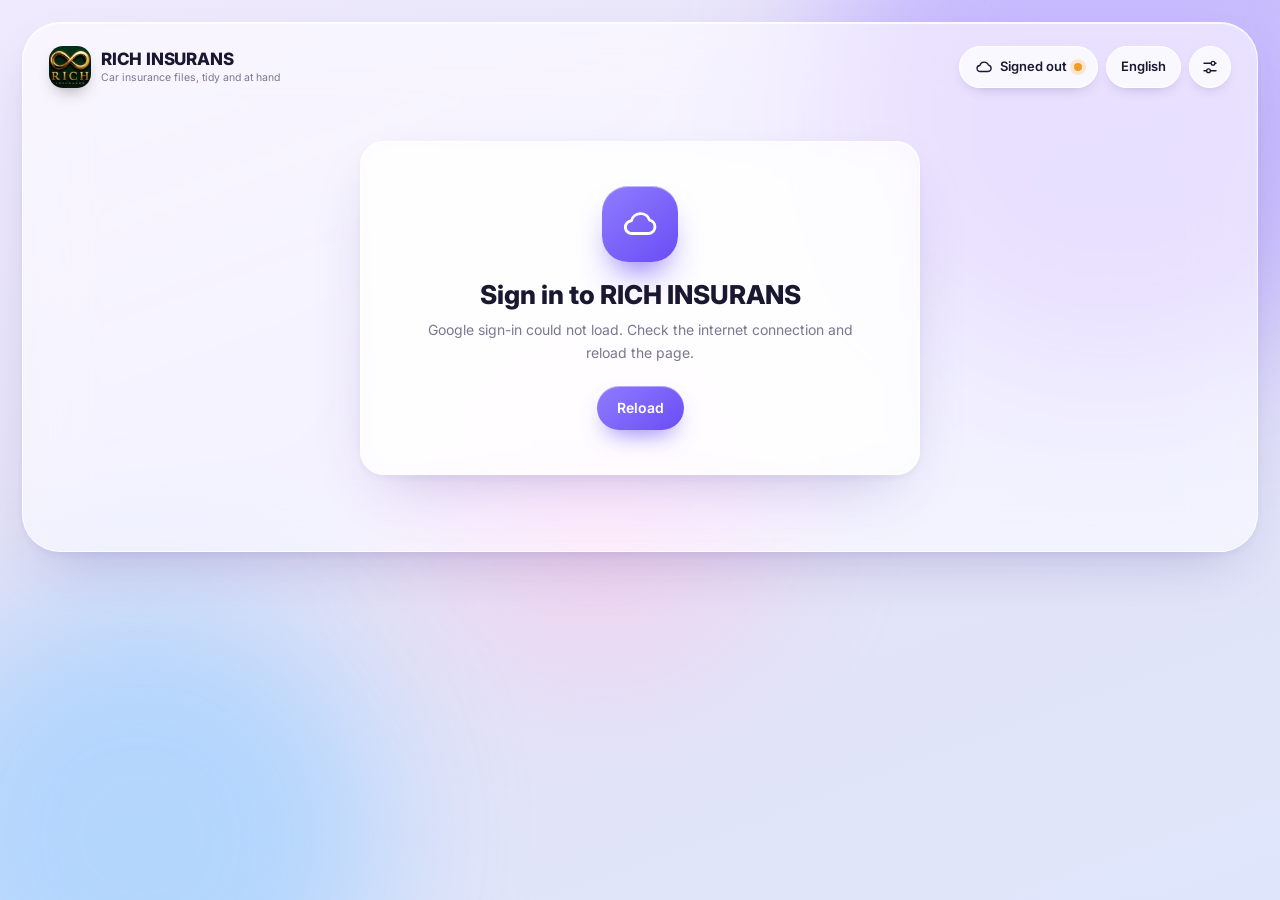
==== commit 7b9a5e08: "v4.6.0: rebrand to RICH INSURANS (name, logo, favicon, PWA icons, tagline); SW cache bimeyar-v4.6.0 " ====
--- a/index.html
+++ b/index.html
@@ -3,17 +3,18 @@
 <head>
 <meta charset="utf-8">
 <meta name="viewport" content="width=device-width, initial-scale=1, viewport-fit=cover">
-<title>Bimeyar</title>
+<title>RICH INSURANS</title>
 <meta name="description" content="Car insurance case files and documents, connected to Google Drive">
 <meta name="theme-color" content="#e9e6f7">
 <meta name="color-scheme" content="light">
 <meta name="apple-mobile-web-app-capable" content="yes">
 <meta name="mobile-web-app-capable" content="yes">
 <meta name="apple-mobile-web-app-status-bar-style" content="default">
-<meta name="apple-mobile-web-app-title" content="Bimeyar">
+<meta name="apple-mobile-web-app-title" content="RICH INSURANS">
 <meta name="format-detection" content="telephone=no">
 <link rel="manifest" href="manifest.webmanifest">
-<link rel="icon" href="icons/icon-192.png">
+<link rel="icon" type="image/png" sizes="64x64" href="icons/favicon-64.png">
+<link rel="icon" type="image/png" sizes="192x192" href="icons/icon-192.png">
 <link rel="apple-touch-icon" href="icons/apple-touch-icon.png">
 <link rel="preconnect" href="https://fonts.googleapis.com">
 <link rel="preconnect" href="https://fonts.gstatic.com" crossorigin>
@@ -26,8 +27,8 @@
 <div class="shell glass" id="app">
   <header class="top">
     <a class="brand" data-act="go" data-view="dash" href="#">
-      <span class="logo"><svg viewBox="0 0 24 24" width="22" height="22" fill="none" stroke="#fff" stroke-width="2" stroke-linecap="round" stroke-linejoin="round"><path d="M12 3l8 3v6c0 4.5-3.2 8-8 9-4.8-1-8-4.5-8-9V6z"/><path d="M8.500 12l2.500 2.500 4.500-5"/></svg></span>
-      <span><b data-i18n="brand">Bimeyar</b><small data-i18n="tagline"></small></span>
+      <span class="logo logo-img"><img src="assets/rich-mark-128.png" alt="" width="42" height="42"></span>
+      <span><b data-i18n="brand">RICH INSURANS</b><small data-i18n="tagline"></small></span>
     </a>
     <nav class="nav" id="nav">
       <i class="nav-ind"></i>
@@ -35,6 +36,7 @@
       <button data-act="go" data-view="files" data-i18n="nav.files"></button>
       <button data-act="go" data-view="exp" data-i18n="nav.exp"></button>
       <button data-act="go" data-view="inv" data-i18n="nav.invoices"></button>
+      <button data-act="go" data-view="prb" data-i18n="nav.prb"></button>
     </nav>
     <div class="tools">
       <button class="pill-btn as-btn" data-act="assistant" data-i18n-title="assistant"><span data-ico="sparkle"></span><span class="lbl" data-i18n="assistant"></span></button>
@@ -52,6 +54,7 @@
   <button class="tab-add" data-act="add" data-need="edit" data-i18n-title="add.title"><span data-ico="plus"></span></button>
   <button data-act="go" data-view="exp"><span data-ico="clock"></span><small data-i18n="nav.exp"></small></button>
   <button data-act="go" data-view="inv"><span data-ico="invoice"></span><small data-i18n="nav.invoices"></small></button>
+  <button data-act="go" data-view="prb"><span data-ico="shield"></span><small data-i18n="nav.prb"></small></button>
 </nav>
 
 <div id="drop" class="drop-overlay"><div><span data-ico="download"></span><b data-i18n="drop.title"></b><small data-i18n="drop.sub"></small></div></div>
--- a/css/app.css
+++ b/css/app.css
@@ -714,3 +714,292 @@
   #storeChip .lbl { display: none; }
   #storeChip { padding: 0; width: 44px; }
 }
+
+/* file names that start with Latin/Thai text read correctly in Persian (RTL) */
+.tile b { unicode-bidi: plaintext; }
+
+/* AI waiting: elapsed time, and the "can take up to 3 minutes" hint after 20 s */
+.elapsed { font-variant-numeric: tabular-nums; font-weight: 600; opacity: .75; }
+.scan .slow-hint { display: none; color: #b96700; font-weight: 600; max-width: 360px; }
+.scan.slow .slow-hint { display: block; }
+.ai-line .slow-hint { display: none; flex-basis: 100%; color: #b96700; font-weight: 500; }
+.ai-line.slow .slow-hint { display: block; }
+
+/* v3.2: shared-by-link icon on a tile, share state in the file window */
+.tile .link-flag { position: absolute; bottom: 6px; inset-inline-end: 6px; display: grid; place-items: center; width: 22px; height: 22px; border-radius: 999px; background: #fff; color: var(--accent); box-shadow: 0 4px 10px -4px rgba(40, 30, 100, .45); font-style: normal; }
+#shState { color: var(--accent); font-weight: 600; white-space: nowrap; }
+#shState .ico { display: inline-block; vertical-align: -2px; }
+
+/* v3.2: rename tool (Settings, admin) */
+.rn-bar { display: flex; align-items: center; gap: 12px; flex-wrap: wrap; margin: 14px 0 8px; }
+.rn-list details { border-top: 1px solid var(--line); padding: 8px 0; }
+.rn-list summary { cursor: pointer; font-weight: 600; padding: 6px 0; display: flex; align-items: center; gap: 8px; }
+.rn-list summary .cnt { font-style: normal; font-size: 11px; color: var(--muted); }
+.rn-row { display: grid; grid-template-columns: 22px minmax(0, 1fr); gap: 10px; align-items: start; padding: 8px 0; }
+.rn-row > input[type=checkbox] { width: 18px; height: 18px; margin-top: 4px; accent-color: var(--accent); }
+.rn-main { display: grid; gap: 6px; min-width: 0; }
+.rn-main s { color: var(--muted); font-size: 12px; overflow-wrap: anywhere; unicode-bidi: plaintext; }
+.rn-main input { height: 40px; border-radius: 12px; border: 1px solid rgba(26, 23, 48, .1); background: #fff; padding: 0 12px; font-size: 14px; color: var(--ink); width: 100%; min-width: 0; outline: 0; unicode-bidi: plaintext; }
+.rn-main input:focus { border-color: var(--accent); box-shadow: 0 0 0 3px var(--accent-soft); }
+.up-row input[data-u="name"], .rv input[data-rn] { unicode-bidi: plaintext; }
+@media (max-width: 820px) {
+  /* phone: share buttons show only their icon (title + aria-label keep the name), so the buttons stay on one line */
+  .sh-btn span { display: none; }
+  .sh-btn { width: 44px; min-width: 44px; height: 44px; padding: 0; justify-content: center; border-radius: 999px; }
+  .rn-main input { height: 44px; font-size: 16px; }
+  .rn-row > input[type=checkbox] { width: 22px; height: 22px; }
+}
+
+/* v3.3: device password (unlock / set password screens, My devices) */
+.gate-form { width: 100%; max-width: 340px; margin: 14px auto 0; text-align: start; }
+.gate-form .btn.block { width: 100%; justify-content: center; }
+.gate-err { min-height: 1.3em; margin: 0; color: var(--bad) !important; font-weight: 600; font-size: 13px; text-align: center; max-width: none !important; }
+.gate-note { font-size: 12.5px; max-width: 360px; margin-top: 10px; }
+.dv-h { font-size: 14px; font-weight: 700; margin: 18px 0 4px; }
+.dv-ava { display: grid; place-items: center; color: #fff; background: linear-gradient(140deg, var(--accent-2), var(--accent)); }
+
+/* =====================================================================
+   v4: vehicles (month cards -> vehicle cards -> folders), Smart upload, move tool
+   ===================================================================== */
+.dinfo.two { grid-template-columns: repeat(2, minmax(0, 1fr)); }
+.vadd { display: flex; justify-content: flex-end; margin: -6px 0 10px; }
+.vmonth .dsec-h .fico { background: rgba(255, 255, 255, .24); }
+.vcards { display: flex; flex-direction: column; gap: 8px; }
+.vcard { border-radius: 18px; background: rgba(255, 255, 255, .13); border: 1px solid rgba(255, 255, 255, .2); overflow: hidden; animation: rise .6s var(--spring) both; animation-delay: calc(var(--i, 0) * 45ms); transition: background .25s; }
+.vcard.open { background: rgba(255, 255, 255, .18); }
+.vcard-h { width: 100%; display: flex; align-items: center; gap: 10px; padding: 10px 12px; min-height: 52px; color: #fff; text-align: start; }
+.vcard-h:hover { background: rgba(255, 255, 255, .08); }
+.vcard-h .fico { width: 32px; height: 32px; border-radius: 10px; display: grid; place-items: center; background: rgba(255, 255, 255, .2); flex: none; }
+.vcard-h .cmain { flex: 1; min-width: 0; }
+.vcard-h .cmain b, .vcard-h .cmain small { display: block; overflow: hidden; text-overflow: ellipsis; white-space: nowrap; }
+.vcard-h .cmain b { font-size: 14px; }
+.vcard-h .cmain small { font-size: 11.5px; opacity: .78; }
+.vcard-h .cnt { font-style: normal; font-size: 11px; background: rgba(255, 255, 255, .16); border-radius: 999px; padding: 1px 9px; }
+.vcard-h > .ico:last-child { transition: transform .3s var(--spring); transform: scaleX(var(--dx)); opacity: .8; }
+.vcard.open .vcard-h > .ico:last-child { transform: rotate(90deg); }
+.vbody { padding: 2px 12px 12px; display: flex; flex-direction: column; gap: 10px; }
+.vinfo { display: grid; grid-template-columns: repeat(2, minmax(0, 1fr)); column-gap: 14px; }
+.vinfo .irow { display: flex; justify-content: space-between; gap: 10px; padding: 4px 0; border-top: 1px solid rgba(255, 255, 255, .12); font-size: 12.5px; }
+.vinfo .irow small { opacity: .72; font-size: 11.5px; flex: none; }
+.vinfo .irow span { font-weight: 600; text-align: end; min-width: 0; overflow-wrap: anywhere; }
+.vslots { display: grid; grid-template-columns: repeat(auto-fill, minmax(170px, 1fr)); gap: 6px; }
+.vslots.sub { padding: 8px; border-radius: 16px; background: rgba(0, 0, 0, .1); }
+.vslot { display: flex; align-items: center; gap: 8px; min-height: 44px; padding: 6px 10px; border-radius: 14px; color: #fff; text-align: start; background: rgba(255, 255, 255, .1); border: 1px solid rgba(255, 255, 255, .16); transition: background .25s, transform .35s var(--spring); }
+.vslot:hover { background: rgba(255, 255, 255, .2); }
+.vslot:active { transform: scale(.97); }
+.vslot.on { background: #fff; color: var(--accent); }
+.vslot .fico { width: 26px; height: 26px; border-radius: 8px; display: grid; place-items: center; background: rgba(255, 255, 255, .18); flex: none; }
+.vslot.on .fico { background: var(--accent-soft); }
+.vslot b { flex: 1; min-width: 0; font-size: 12px; line-height: 1.25; overflow-wrap: anywhere; }
+.vslot .cnt { font-style: normal; font-size: 10.5px; background: rgba(255, 255, 255, .18); border-radius: 999px; padding: 1px 8px; }
+.vslot.on .cnt { background: var(--accent-soft); }
+.vactions { display: flex; flex-wrap: wrap; gap: 8px; justify-content: flex-end; }
+.vold { margin-top: 8px; padding-top: 12px; border-top: 1px dashed rgba(255, 255, 255, .3); }
+
+/* Smart upload / upload review */
+.su-new { display: grid; grid-template-columns: repeat(auto-fit, minmax(280px, 1fr)); gap: 10px; margin-bottom: 12px; }
+.su-card { padding: 12px; border-radius: 18px; background: #fff7e8; border: 1.5px dashed rgba(242, 157, 31, .7); display: flex; flex-direction: column; gap: 8px; }
+.su-card.ok { background: #eefaf4; border: 1.5px solid rgba(10, 138, 90, .45); }
+.su-ok { display: flex; align-items: center; gap: 10px; min-height: 44px; cursor: pointer; flex-wrap: wrap; }
+.su-ok input { width: 22px; height: 22px; accent-color: var(--accent); flex: none; }
+.su-ok b { display: inline-flex; align-items: center; gap: 6px; font-size: 13px; }
+.su-ok small { color: var(--muted); font-size: 11.5px; }
+.su-f { display: grid; grid-template-columns: repeat(2, minmax(0, 1fr)); gap: 8px; }
+.su-f label, .su-grid label, .su-name, .mv-to label { display: flex; flex-direction: column; gap: 4px; font-size: 12px; font-weight: 600; color: #4a4760; min-width: 0; }
+.su-f input, .mv-to input, .mv-to select, .mv-row > .rn-main > input { height: 40px; border-radius: 12px; border: 1px solid rgba(26, 23, 48, .1); background: #fff; padding: 0 12px; font: inherit; font-size: 13.5px; outline: 0; width: 100%; min-width: 0; }
+.su-f input:focus, .mv-to input:focus, .mv-to select:focus, .mv-row > .rn-main > input:focus { border-color: var(--accent); box-shadow: 0 0 0 4px rgba(106, 77, 245, .15); }
+.su-row .up-main { display: flex; flex-direction: column; gap: 8px; }
+.su-row.need { border-color: rgba(238, 79, 108, .35); }
+.su-file { flex: 1; min-width: 0; overflow: hidden; text-overflow: ellipsis; white-space: nowrap; color: var(--muted); unicode-bidi: plaintext; }
+.su-grid { display: grid; grid-template-columns: repeat(4, minmax(0, 1fr)); gap: 8px; }
+.su-grid input[readonly] { background: rgba(255, 255, 255, .6); color: #4a4760; }
+.su-name input { unicode-bidi: plaintext; }
+
+/* move tool */
+.mv-row.done { opacity: .6; }
+.mv-row.need { border-color: rgba(238, 79, 108, .4); }
+.mv-from { font-size: 11.5px; color: var(--muted); }
+.mv-to { display: grid; grid-template-columns: minmax(0, 1.2fr) minmax(0, 1fr) minmax(0, 1.4fr); gap: 8px; }
+.mv-row .ai-line { margin: 0; }
+.mv-veh { margin-bottom: 10px; }
+
+@media (max-width: 820px) {
+  /* the case file never gets wider than the screen (long chips / names wrap instead) */
+  .panel-body { grid-template-columns: minmax(0, 1fr); }
+  .detail, .dcard { min-width: 0; max-width: 100%; }
+  .dmeta { min-width: 0; max-width: 100%; }
+  .dmeta span, .dmeta a { white-space: normal; flex-wrap: wrap; overflow-wrap: anywhere; }
+  .dinfo.two { grid-template-columns: 1fr; }
+  .vinfo { grid-template-columns: 1fr; }
+  .vslots { grid-template-columns: repeat(2, minmax(0, 1fr)); }
+  .su-grid, .su-f, .mv-to { grid-template-columns: 1fr 1fr; }
+  .su-f input, .mv-to input, .mv-to select, .mv-row > .rn-main > input { font-size: 16px; height: 44px; }
+  .vactions .btn, .vadd .btn { flex: 1; height: 44px; }
+}
+@media (max-width: 480px) {
+  .su-grid, .su-f, .mv-to, .vslots { grid-template-columns: 1fr; }
+}
+
+/* v4.1: "Detect vehicles automatically" in the move tool */
+.mv-det { display: flex; flex-direction: column; gap: 8px; margin: 6px 0 10px; }
+.mv-det > .btn { align-self: flex-start; }
+.mv-dv { display: grid; grid-template-columns: auto auto minmax(150px, 180px) minmax(0, 1fr) auto; align-items: center; gap: 10px; min-height: 48px; padding: 6px 12px; border-radius: 16px; background: #fff; border: 1px solid var(--line); cursor: pointer; }
+.mv-dv.off { opacity: .55; }
+.mv-dv > input[type=checkbox] { width: 20px; height: 20px; accent-color: var(--accent); }
+.mv-dv input[type=month] { height: 38px; border-radius: 12px; border: 1px solid rgba(26, 23, 48, .1); padding: 0 10px; font: inherit; font-size: 13px; min-width: 0; }
+.mv-dv small { color: var(--muted); font-size: 11.5px; min-width: 0; }
+.mv-dv .cnt { font-style: normal; font-size: 11px; background: var(--accent-soft); color: var(--accent); border-radius: 999px; padding: 1px 9px; white-space: nowrap; }
+@media (max-width: 820px) {
+  .mv-dv { grid-template-columns: auto 1fr auto; }
+  .mv-dv input[type=month] { grid-column: 1 / -1; height: 44px; font-size: 16px; }
+  .mv-dv small { grid-column: 1 / -1; }
+}
+
+/* v4.2: restore original file names */
+.rs-row .rn-main { gap: 6px; }
+.rs-opt { display: flex; align-items: center; gap: 8px; font-size: 12px; font-weight: 600; color: #4a4760; flex-wrap: wrap; }
+.rs-opt select { height: 38px; border-radius: 12px; border: 1px solid rgba(26, 23, 48, .1); background: #fff; padding: 0 10px; font: inherit; font-size: 13px; min-width: 0; max-width: 100%; }
+.rs-bar { margin-top: 10px; }
+@media (max-width: 820px) { .rs-opt select { height: 44px; font-size: 16px; width: 100%; } }
+
+/* v4.3: Edit with AI (before -> after) */
+.ae-row { align-items: flex-start; }
+.ae-row.ok { opacity: .8; }
+.ae-row.choose { border-color: rgba(238, 79, 108, .35); }
+.ae-on { display: grid; place-items: center; min-width: 32px; min-height: 44px; }
+.ae-on input { width: 20px; height: 20px; accent-color: var(--accent); }
+.ae-ba { display: grid; grid-template-columns: minmax(0, 1fr) minmax(0, 1.6fr); gap: 12px; }
+.ae-b, .ae-a { display: flex; flex-direction: column; gap: 6px; min-width: 0; }
+.ae-b small, .ae-a > small { font-size: 11px; font-weight: 700; color: var(--muted); text-transform: uppercase; letter-spacing: .3px; }
+.ae-b b { font-size: 13px; overflow-wrap: anywhere; unicode-bidi: plaintext; color: #4a4760; }
+.ae-b span { font-size: 12px; color: var(--muted); }
+.ae-a input[data-ae=name] { unicode-bidi: plaintext; }
+.ae-grid { grid-template-columns: minmax(0, 1.3fr) minmax(140px, .9fr) minmax(0, 1.2fr); }
+.ae-row .chg, .ae-row input.chg, .ae-row select.chg { border-color: var(--warn); background: #fffaf2; box-shadow: 0 0 0 3px rgba(242, 157, 31, .14); }
+.ae-prog { display: flex; align-items: center; gap: 12px; flex-wrap: wrap; margin-bottom: 12px; }
+.ae-prog .prog { flex: 1; min-width: 120px; }
+.vadd { gap: 8px; flex-wrap: wrap; }
+@media (max-width: 820px) {
+  .ae-ba { grid-template-columns: 1fr; }
+  .ae-grid { grid-template-columns: 1fr 1fr; }
+}
+@media (max-width: 480px) { .ae-grid { grid-template-columns: 1fr; } }
+
+/* v4.5 พ.ร.บ. section */
+.prb-wrap { overflow-x: auto; -webkit-overflow-scrolling: touch; border-radius: 20px; background: rgba(255, 255, 255, .82); border: 1px solid #fff; }
+.prb-table { width: 100%; border-collapse: collapse; font-size: 12.5px; font-variant-numeric: tabular-nums; color: var(--ink); }
+.prb-table th { position: sticky; top: 0; z-index: 1; background: #f4f1fd; color: var(--muted); font-size: 11.5px; font-weight: 700; text-align: start; padding: 9px 10px; border-bottom: 1px solid var(--line); white-space: nowrap; }
+.prb-table td { height: 44px; padding: 6px 10px; border-bottom: 1px solid var(--line); vertical-align: middle; }
+.prb-table tbody tr:hover { background: rgba(106, 77, 245, .05); }
+.prb-table .num, .prb-table .amt, .prb-table th.r, .prb-table td.r { text-align: end; font-variant-numeric: tabular-nums; white-space: nowrap; }
+.prb-table tfoot td { height: 44px; font-weight: 800; background: var(--accent-soft); border-top: 1.5px solid var(--line); }
+.prb-ins { width: 100%; display: flex; align-items: center; gap: 10px; min-height: 48px; padding: 10px 12px; border-radius: 18px; text-align: start; color: #fff; transition: background .3s, transform .4s var(--spring), box-shadow .3s; }
+.prb-ins:hover { background: rgba(255, 255, 255, .07); transform: translateX(calc(3px * var(--dx))); }
+.prb-ins.on { background: linear-gradient(140deg, var(--accent-2), var(--accent)); box-shadow: 0 14px 26px -14px rgba(106, 77, 245, 1), 0 1px 0 rgba(255, 255, 255, .3) inset; }
+.prb-st { display: inline-flex; align-items: center; gap: 4px; font-style: normal; font-size: 11px; font-weight: 700; padding: 3px 10px; border-radius: 999px; white-space: nowrap; background: #ececf3; color: var(--muted); }
+.prb-st.ok { background: #d9f6ea; color: var(--ok); }
+.prb-st.warn { background: #ffecd2; color: var(--warn); }
+.prb-st.bad { background: #ffe1e7; color: var(--bad); }
+.prb-warn { display: flex; align-items: center; gap: 8px; padding: 9px 12px; border-radius: 14px; background: #ffecd2; color: var(--warn); font-size: 12.5px; font-weight: 600; }
+@media (max-width: 820px) {
+  .prb-wrap { margin-inline: -2px; }
+  .prb-table th, .prb-table td { min-height: 44px; padding: 8px 10px; }
+  .prb-ins { min-height: 56px; }
+}
+
+/* v4.5: compulsory insurance workspace and review sheets. */
+.prb-layout { display: grid; grid-template-columns: 260px minmax(0, 1fr); gap: 18px; align-items: start; }
+.prb-insured { padding: 18px; min-width: 0; }
+.prb-insured h2 { font-size: 17px; margin-bottom: 12px; color: #fff; }
+.prb-insured > p { color: #e0dced; }
+.prb-ins span { flex: 1; overflow-wrap: anywhere; }
+.prb-detail { min-width: 0; }
+.prb-detail h2 { font-size: 20px; overflow-wrap: anywhere; }
+.prb-detail h3 { margin: 20px 0 12px; }
+.prb-toolbar { display: flex; align-items: center; flex-wrap: wrap; gap: 12px; margin-bottom: 16px; }
+.prb-toolbar > div:first-child { flex: 1; min-width: 0; }
+.prb-toolbar p { font-size: 13px; color: var(--muted); overflow-wrap: anywhere; }
+.prb-toolbar .f { min-width: 180px; }
+#prbSelection { margin-top: 16px; }
+.prb-table input[type=checkbox], .prb-import-row input { width: 22px; height: 22px; accent-color: var(--accent); cursor: pointer; }
+.prb-table td:has(input[type=checkbox]) { padding: 11px; }
+.prb-open { display: inline-flex; align-items: center; min-height: 44px; min-width: 44px; }
+.prb-form { display: grid; grid-template-columns: repeat(3, minmax(0, 1fr)); gap: 14px; margin: 18px 0; }
+.prb-form .field { min-width: 0; }
+.prb-form input, .prb-form select { width: 100%; min-width: 0; min-height: 44px; }
+.prb-filename { overflow-wrap: anywhere; unicode-bidi: plaintext; font-size: 13px; margin: 14px 0; }
+.prb-warn[hidden] { display: none; }
+.prb-preview { display: block; width: 100%; height: 55vh; object-fit: contain; border: 0; border-radius: 14px; margin-top: 16px; }
+.prb-facts { display: grid; grid-template-columns: repeat(3, minmax(0, 1fr)); gap: 12px; margin-top: 18px; }
+.prb-facts dt { color: var(--muted); font-size: 12px; }
+.prb-facts dd { margin: 3px 0 0; font-size: 14px; overflow-wrap: anywhere; unicode-bidi: plaintext; }
+.prb-invoices { display: flex; flex-wrap: wrap; gap: 8px; }
+.prb-import-row { display: flex; align-items: center; gap: 12px; min-height: 56px; padding: 12px; border-bottom: 1px solid var(--line); cursor: pointer; }
+.prb-import-row input { flex-shrink: 0; }
+.prb-import-row span { min-width: 0; overflow-wrap: anywhere; }
+.prb-import-row small { display: block; color: var(--muted); margin-top: 4px; }
+.prb-wrap:focus-visible, .prb-ins:focus-visible { outline: 3px solid var(--accent); outline-offset: 3px; }
+.sr-only { position: absolute; width: 1px; height: 1px; padding: 0; margin: -1px; overflow: hidden; clip-path: inset(50%); white-space: nowrap; border: 0; }
+@media (max-width: 1100px) and (min-width: 821px) {
+  .nav button { padding-inline: 12px; }
+  .tools .lbl { display: none; }
+}
+@media (max-width: 820px) {
+  .prb-layout { grid-template-columns: minmax(0, 1fr); }
+  .prb-insured { max-height: 240px; overflow-y: auto; }
+  .prb-form { grid-template-columns: repeat(2, minmax(0, 1fr)); }
+  .prb-form input, .prb-form select { font-size: 16px; }
+  .prb-facts { grid-template-columns: repeat(2, minmax(0, 1fr)); }
+  .tabbar button { min-width: 0; min-height: 44px; }
+  .tabbar button small { max-width: 100%; white-space: nowrap; overflow: hidden; text-overflow: ellipsis; }
+  .tabbar .tab-add { width: 46px; height: 46px; }
+}
+@media (max-width: 480px) {
+  .prb-form { grid-template-columns: minmax(0, 1fr); }
+  .prb-toolbar .f { width: 100%; }
+}
+@media print {
+  #prbInvoicePrint { color: #000; padding: 16px; font: 12px Sarabun, sans-serif; }
+  #prbInvoicePrint .prb-wrap { overflow: visible; border: 0; }
+  #prbInvoicePrint .prb-table { font-size: 10px; }
+  #prbInvoicePrint .prb-table th, #prbInvoicePrint .prb-table td { padding: 5px; }
+}
+
+.up-row .prb-route { display: flex; flex-direction: row; align-items: center; gap: 10px; min-height: 44px; }
+.up-row .prb-route input { width: 22px; height: 22px; flex-shrink: 0; accent-color: var(--accent); }
+.title-row:has([data-act=prb-upload]) { flex-wrap: wrap; }
+.title-row:has([data-act=prb-upload]) .title-actions { flex-wrap: wrap; }
+@media (max-width: 820px) {
+  .title-row:has([data-act=prb-upload]) { flex-direction: column; align-items: stretch; }
+  .title-row:has([data-act=prb-upload]) .title-actions { display: flex; }
+  .title-row:has([data-act=prb-upload]) .title-actions .btn { flex: 1 1 auto; min-height: 44px; }
+}
+.prb-table td { white-space: nowrap; }
+
+/* v4.5.1 พ.ร.บ. review table for many files */
+.prb-batch .prb-table td { vertical-align: top; }
+.prb-cell { width: 100%; min-width: 92px; height: 36px; padding: 4px 8px; border: 1px solid var(--line); border-radius: 10px; background: #fff; font: inherit; font-size: 16px; color: var(--ink); }
+.prb-cell.wide { min-width: 220px; }
+.prb-cell[readonly] { background: #f6f5fb; color: var(--muted); }
+.prb-batch .prb-fname small { display: block; max-width: 180px; overflow-wrap: anywhere; }
+.prb-chk { min-width: 200px; font-size: 12px; }
+.prb-bad { color: var(--bad); font-weight: 700; margin-block: 2px; }
+.prb-bad.warn { font-weight: 600; }
+.prb-batch tr.skip { opacity: .45; }
+.prb-batch tr.st-saved { background: #eefaf4; }
+.prb-batch tr.st-failed { background: #fff3f5; }
+.prb-sug { display: block; font-size: 12px; margin-top: 4px; text-align: start; }
+.prb-group { flex-wrap: wrap; margin-bottom: 10px; }
+
+/* v4.5.2 auto-corrected cells and suggestions */
+.prb-cell.prb-auto { border-color: #8b6cf6; background: #f3efff; }
+.prb-cell.prb-diff { border-color: var(--warn); background: #fff6e8; }
+.prb-autonote { color: #6a4df5; font-weight: 600; margin-block: 2px; }
+.prb-cell[data-pk="policyNo"] { min-width: 200px; }
+.prb-cell[data-pk="barcode"], .prb-cell[data-pk="vin"], .prb-cell[data-pk="engineNo"] { min-width: 140px; }
+
+/* v4.6.0: RICH INSURANS logo (header mark + sign-in / unlock screens); colours of the app unchanged */
+.logo.logo-img { background: none; overflow: hidden; box-shadow: 0 8px 18px -8px rgba(0, 0, 0, .45); }
+.logo.logo-img img { width: 100%; height: 100%; display: block; object-fit: cover; }
+.gate-logo { width: 132px; height: 132px; border-radius: 30px; object-fit: cover; display: block; margin: 0 auto 10px; box-shadow: 0 20px 34px -16px rgba(0, 0, 0, .55); }
+@media (max-width: 480px) { .gate-logo { width: 108px; height: 108px; border-radius: 26px; } }
